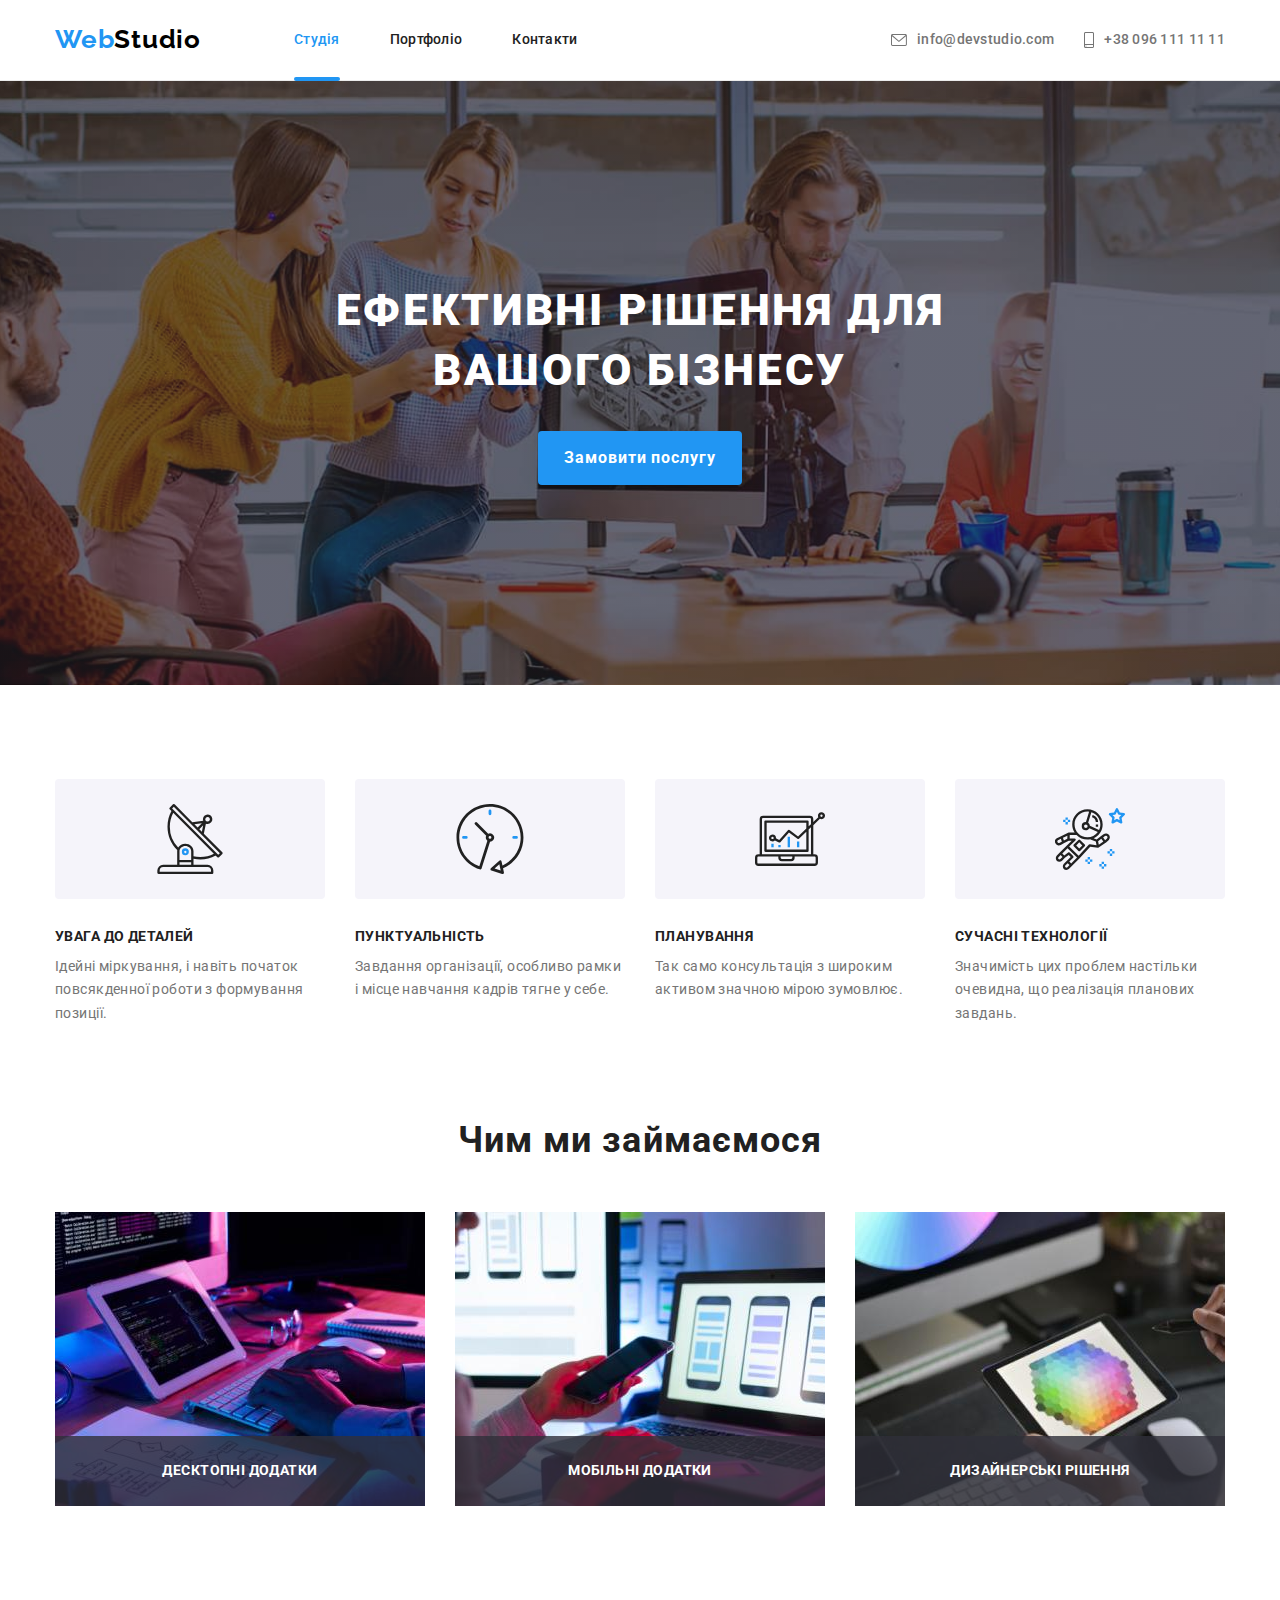
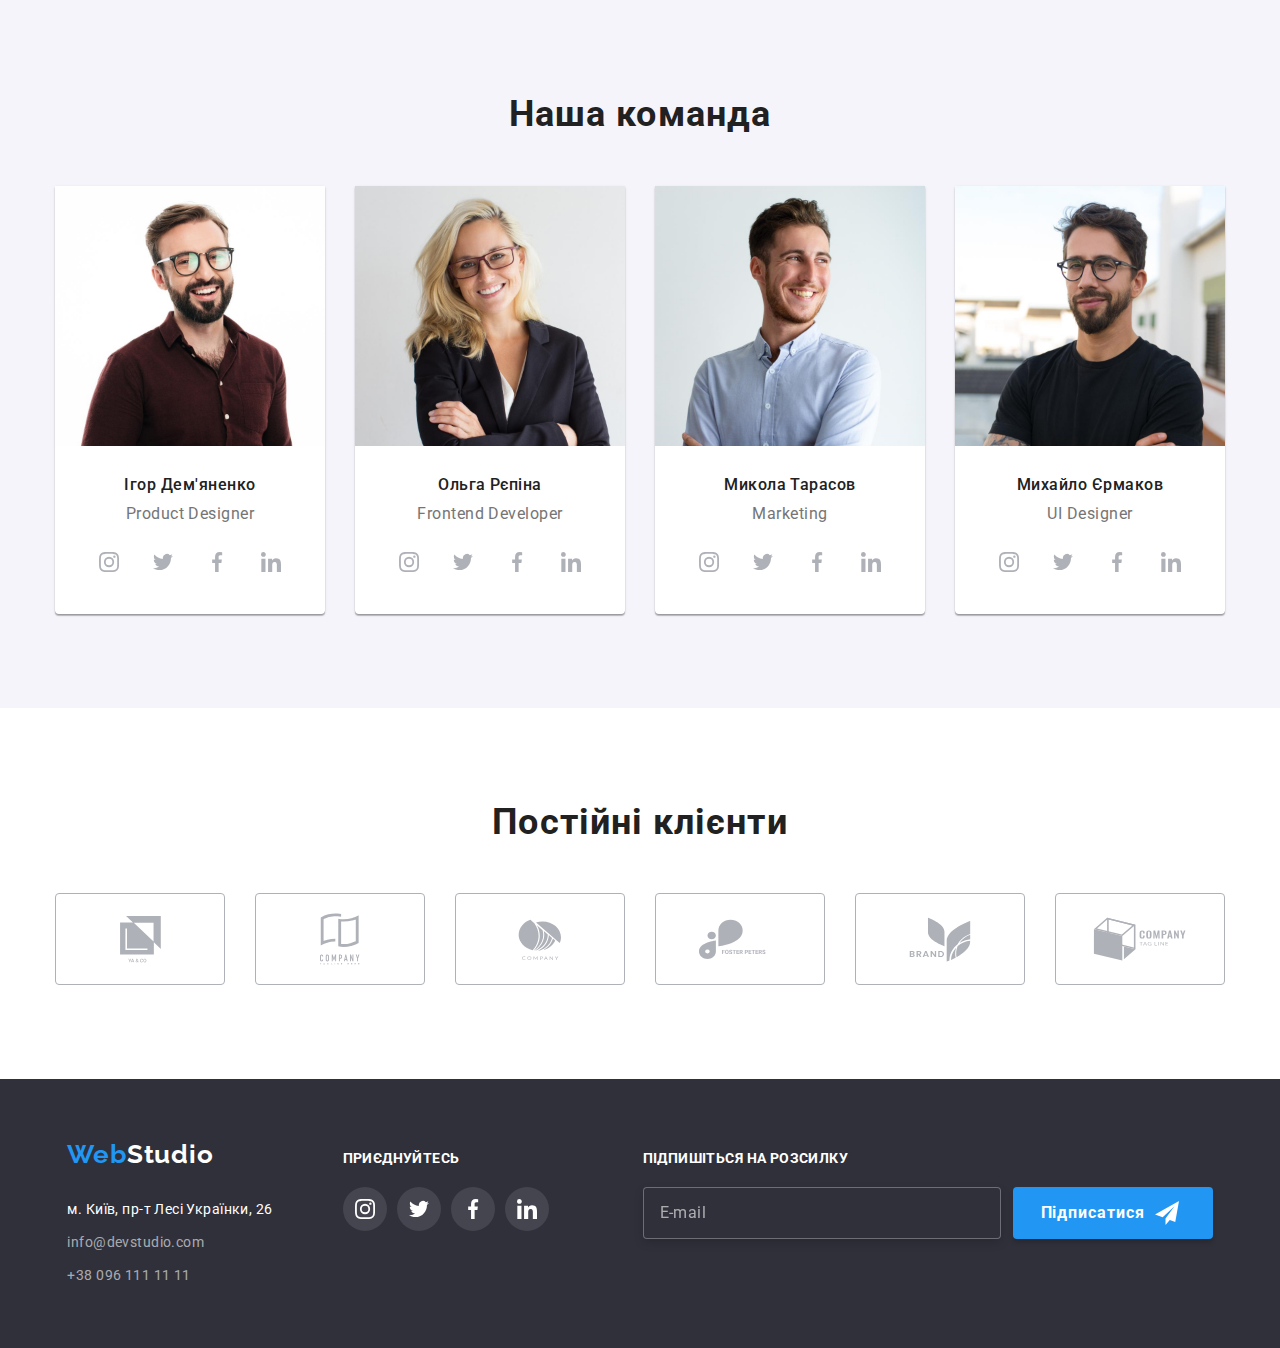
==== index.html @ ff3f1fca "фіксить висоту картки проекта" ====
<!DOCTYPE html>
<html lang="uk">
<head>
    <meta charset="UTF-8">
    <meta http-equiv="X-UA-Compatible" content="IE=edge">
    <meta name="viewport" content="width=device-width, initial-scale=1.0">

    <link rel="preconnect" href="https://fonts.googleapis.com">
    <link rel="preconnect" href="https://fonts.gstatic.com" crossorigin>
    <link href="https://fonts.googleapis.com/css2?family=Raleway:wght@700&family=Roboto:wght@400;500;700;900&display=swap"
        rel="stylesheet">

    <title>Сайт-Студія</title>

    <link rel="stylesheet" href="https://cdnjs.cloudflare.com/ajax/libs/modern-normalize/1.1.0/modern-normalize.min.css">
    <link rel="stylesheet" href="./css/main.min.css">
</head>

<body>
  
    <!--header-->
    <header class="page-header">
        <div class="container container--header">
            
            <nav class="bloc-nav">
                <a class="logo bloc-nav__logo" href="./index.html">
                    Web<span class="logo__accent">Studio</span>
                </a>

                <!-- Перемикач мобільного меню -->
                <button 
                    type="button" 
                    class="mobile-menu__button js-open-menu"
                    aria-expanded="false"
                    aria-controls="mobile-menu"
                >
                    <svg width="40" height="40" aria-label="Перемикач мобільного меню">
                        <use class="mobile-menu__icon-open" href="./images/icons.svg#icon-menu_40px"></use>
                    </svg>
                </button>
        
                <ul class="navigation-list">
                    <li class="navigation-list__item"><a class="navigation-list__link navigation-list__link--current" href="./index.html">Студія</a></li>
                    <li class="navigation-list__item"><a class="navigation-list__link" href="./portfolio.html">Портфоліо</a></li>
                    <li class="navigation-list__item"><a class="navigation-list__link" href="">Контакти</a></li>
                </ul>
            </nav>
        
            <ul class="contact-list">
                <li class="contact-list__item">
                    <a class="contact-list__link" href="mailto:info@devstudio.com">
                        <svg class="contact-list__icon" width="16" height="12">
                            <use href="./images/icons.svg#icon-envelope"></use>
                        </svg>
                        info@devstudio.com   
                    </a>
                </li>  

                <li class="contact-list__item">
                    <a class="contact-list__link" href="tel:+380961111111">
                        <svg class="contact-list__icon" width="10" height="16">
                            <use href="./images/icons.svg#icon-phone"></use>
                        </svg>
                        +38 096 111 11 11   
                    </a>
                </li> 
            </ul>
            
        </div>

    </header>
    
    <!--main Студія-->
    <main class="page-studio">

        <!-- Секція "hero" -->
        <section class="hero hero--overlay">
            <h1 class="hero__title">Ефективні рішення для вашого бізнесу</h1>
            <button data-modal-open class="hero__btn" type="button">Замовити послугу</button>  
        </section>
    
        <!-- Секція "advantage" -->
        <section class="section">
            <div class="container">
    
                <!--Скритий заголовок-->
                <h2 class="visually-hidden">Наші переваги</h2>
                <ul class="advantage-list">
                    <li class="advantage-list__item">
                        <div class="advantage-list__icon">
                            <svg width="70" height="70">
                                <use href="./images/icons.svg#icon-antenna"></use>
                            </svg>   
                        </div>

                        <h3 class="advantage-list__title">УВАГА ДО ДЕТАЛЕЙ</h3>
                        <p class="advantage-list__descr">Ідейні міркування, і 
                            навіть початок повсякденної роботи з формування
                            позиції.
                        </p>
                    </li>

                    <li class="advantage-list__item">
                        <div class="advantage-list__icon">
                            <svg width="70" height="70">
                                <use href="./images/icons.svg#icon-clock"></use>
                            </svg>   
                        </div>

                        <h3 class="advantage-list__title">ПУНКТУАЛЬНІСТЬ</h3>
                        <p class="advantage-list__descr">Завдання організації, особливо 
                            рамки і місце навчання кадрів тягне у себе.
                        </p>
                    </li>

                    <li class="advantage-list__item">
                        <div class="advantage-list__icon">
                            <svg width="70" height="70">
                                <use href="./images/icons.svg#icon-diagram"></use>
                            </svg>   
                        </div>

                        <h3 class="advantage-list__title">ПЛАНУВАННЯ</h3>
                        <p class="advantage-list__descr">Так само консультація з широким 
                            активом значною мірою зумовлює.
                        </p>
                    </li>

                    <li class="advantage-list__item">
                        <div class="advantage-list__icon">
                            <svg width="70" height="70">
                                <use href="./images/icons.svg#icon-astronaut"></use>
                            </svg>   
                        </div>

                        <h3 class="advantage-list__title">СУЧАСНІ ТЕХНОЛОГІЇ</h3>
                        <p class="advantage-list__descr">Значимість цих проблем настільки 
                            очевидна, що реалізація планових завдань.
                        </p>
                    </li>
                </ul>
            </div>
        </section>
    
        <!-- Секція "work"-->
        <section class="section section--work">
            <div class="container">
    
                <h2 class="work-title">Чим ми займаємося</h2>
                <ul class="work-list">
                    <li class="work-list__item">
                        <div class="work-list__box">
                            <img src="./images/box-1.jpg" alt="Програмуємо алгоритми роботи" width="370" height="294">
                            <h3 class="work-list__title">Десктопні додатки</h3>
                        </div>
                    </li>

                    <li class="work-list__item">
                        <div class="work-list__box">
                            <img src="./images/box-2.jpg" alt="Розробляємо макети застосунків для телефонів" width="370" height="294">
                            <h3 class="work-list__title">Мобільні додатки</h3>
                        </div>
                    </li>

                    <li class="work-list__item">
                        <div class="work-list__box">
                            <img src="./images/box-3.jpg" alt="Використовуємо палітру кольорів" width="370" height="294">
                            <h3 class="work-list__title">Дизайнерські рішення</h3>
                        </div>
                    </li>

                </ul>
            </div>
        </section>
    
        <!-- Секція "team"-->
        <section class="section section--team">
            <div class="container">
    
                <h2 class="team-title">Наша команда</h2>
                <ul class="team-list">
                    <li class="team-list__item">
                        <img src="./images/igor.jpg" alt="Фото Ігоря Дем'яненко" width="270" height="260">
                        
                        <div class="team-list__card">
                            <h3 class="team-list__title">Ігор Дем'яненко</h3>
                            <p class="team-list__descr">Product Designer</p>

                            <!-- Блок social-list -->

                            <ul class="social-list">
                                <li class="social-list__item">
                                    <a class="social-list__link" aria-label="Instagram" href="">
                                        <svg class="social-list__icon" width="20" height="20">
                                            <use href="./images/icons.svg#icon-instagram"></use>
                                        </svg>   
                                    </a>
                                </li>  

                                <li class="social-list__item">
                                    <a class="social-list__link" aria-label="Twitter" href="">
                                        <svg class="social-list__icon" width="20" height="20">
                                            <use href="./images/icons.svg#icon-twitter"></use>
                                        </svg>   
                                    </a>
                                </li>  

                                <li class="social-list__item">
                                    <a class="social-list__link" aria-label="Facebook" href="">
                                        <svg class="social-list__icon" width="20" height="20">
                                            <use href="./images/icons.svg#icon-facebook"></use>
                                        </svg>   
                                    </a>
                                </li> 
                                
                                <li class="social-list__item">
                                    <a class="social-list__link" aria-label="Linkedin" href="">
                                        <svg class="social-list__icon" width="20" height="20">
                                            <use href="./images/icons.svg#icon-linkedin"></use>
                                        </svg>   
                                    </a>
                                </li>  
                            </ul>  

                        </div>

                    </li>

                    <li class="team-list__item">
                        <img src="./images/olga.jpg" alt="Фото Ольги Рєпіної" width="270" height="260">

                        <div class="team-list__card">
                            <h3 class="team-list__title">Ольга Рєпіна</h3>
                            <p class="team-list__descr">Frontend Developer</p>

                            <!-- Блок social-list -->

                            <ul class="social-list">
                                <li class="social-list__item">
                                    <a class="social-list__link" aria-label="Instagram" href="">
                                        <svg class="social-list__icon" width="20" height="20">
                                            <use href="./images/icons.svg#icon-instagram"></use>
                                        </svg>   
                                    </a>
                                </li>  

                                <li class="social-list__item">
                                    <a class="social-list__link" aria-label="Twitter" href="">
                                        <svg class="social-list__icon" width="20" height="20">
                                            <use href="./images/icons.svg#icon-twitter"></use>
                                        </svg>   
                                    </a>
                                </li>  

                                <li class="social-list__item">
                                    <a class="social-list__link" aria-label="Facebook" href="">
                                        <svg class="social-list__icon" width="20" height="20">
                                            <use href="./images/icons.svg#icon-facebook"></use>
                                        </svg>   
                                    </a>
                                </li> 
                                
                                <li class="social-list__item">
                                    <a class="social-list__link" aria-label="Linkedin" href="">
                                        <svg class="social-list__icon" width="20" height="20">
                                            <use href="./images/icons.svg#icon-linkedin"></use>
                                        </svg>   
                                    </a>
                                </li>  
                            </ul>  

                        </div>

                    </li>

                    <li class="team-list__item">
                        <img src="./images/mykola.jpg" alt="Фото Миколи Тарасова" width="270" height="260">

                        <div class="team-list__card">
                            <h3 class="team-list__title">Микола Тарасов</h3>
                            <p class="team-list__descr">Marketing</p>

                            <!-- Блок social-list -->

                            <ul class="social-list">
                                <li class="social-list__item">
                                    <a class="social-list__link" aria-label="Instagram" href="">
                                        <svg class="social-list__icon" width="20" height="20">
                                            <use href="./images/icons.svg#icon-instagram"></use>
                                        </svg>   
                                    </a>
                                </li>  

                                <li class="social-list__item">
                                    <a class="social-list__link" aria-label="Twitter" href="">
                                        <svg class="social-list__icon" width="20" height="20">
                                            <use href="./images/icons.svg#icon-twitter"></use>
                                        </svg>   
                                    </a>
                                </li>  

                                <li class="social-list__item">
                                    <a class="social-list__link" aria-label="Facebook" href="">
                                        <svg class="social-list__icon" width="20" height="20">
                                            <use href="./images/icons.svg#icon-facebook"></use>
                                        </svg>   
                                    </a>
                                </li> 
                                
                                <li class="social-list__item">
                                    <a class="social-list__link" aria-label="Linkedin" href="">
                                        <svg class="social-list__icon" width="20" height="20">
                                            <use href="./images/icons.svg#icon-linkedin"></use>
                                        </svg>   
                                    </a>
                                </li>  
                            </ul>  

                        </div>

                    </li>

                    <li class="team-list__item">
                        <img src="./images/mykhailo.jpg" alt="Фото Михайла Єрмакова" width="270" height="260">

                        <div class="team-list__card">
                            <h3 class="team-list__title">Михайло Єрмаков</h3>
                            <p class="team-list__descr">UI Designer</p>

                            <!-- Блок social-list -->

                           <ul class="social-list">
                                <li class="social-list__item">
                                    <a class="social-list__link" aria-label="Instagram" href="">
                                        <svg class="social-list__icon" width="20" height="20">
                                            <use href="./images/icons.svg#icon-instagram"></use>
                                        </svg>   
                                    </a>
                                </li>  

                                <li class="social-list__item">
                                    <a class="social-list__link" aria-label="Twitter" href="">
                                        <svg class="social-list__icon" width="20" height="20">
                                            <use href="./images/icons.svg#icon-twitter"></use>
                                        </svg>   
                                    </a>
                                </li>  

                                <li class="social-list__item">
                                    <a class="social-list__link" aria-label="Facebook" href="">
                                        <svg class="social-list__icon" width="20" height="20">
                                            <use href="./images/icons.svg#icon-facebook"></use>
                                        </svg>   
                                    </a>
                                </li> 
                                
                                <li class="social-list__item">
                                    <a class="social-list__link" aria-label="Linkedin" href="">
                                        <svg class="social-list__icon" width="20" height="20">
                                            <use href="./images/icons.svg#icon-linkedin"></use>
                                        </svg>   
                                    </a>
                                </li>  
                            </ul>  

                        </div>

                    </li>

                </ul>
    
            </div>
        </section>

        <!-- Секція "clients"-->
        <section class="section">
            <div class="container">

                <h2 class="clients-title">Постійні клієнти</h2>
                <ul class="clients-list">
                    <li class="clients-list__item">
                        <a class="clients-list__link" href="">
                            <svg class="clients-list__icon" width="41" height="46.7">
                                <use href="./images/icons.svg#icon-cl1-ya-co"></use>
                            </svg>   
                        </a>
                    </li>  

                    <li class="clients-list__item">
                        <a class="clients-list__link" href="">
                            <svg class="clients-list__icon" width="40" height="52">
                                <use href="./images/icons.svg#icon-cl2-tagline"></use>
                            </svg>   
                        </a>
                    </li>  

                    <li class="clients-list__item">
                        <a class="clients-list__link" href="">
                            <svg class="clients-list__icon" width="43.46" height="41.18">
                                <use href="./images/icons.svg#icon-cl3-company"></use>
                            </svg>   
                        </a>
                    </li>  

                    <li class="clients-list__item">
                        <a class="clients-list__link" href="">
                            <svg class="clients-list__icon" width="84.44" height="40.62">
                                <use href="./images/icons.svg#icon-cl4-foster"></use>
                            </svg>   
                        </a>
                    </li>  

                    <li class="clients-list__item">
                        <a class="clients-list__link" href="">
                            <svg class="clients-list__icon" width="62.54" height="45.43">
                                <use href="./images/icons.svg#icon-cl5-brand"></use>
                            </svg>   
                        </a>
                    </li> 
                    
                    <li class="clients-list__item">
                        <a class="clients-list__link" href="">
                            <svg class="clients-list__icon" width="93.79" height="43.93">
                                <use href="./images/icons.svg#icon-cl6-tag-line"></use>
                            </svg>   
                        </a>
                    </li>  
                </ul>
            </div>
        </section>
    
    </main>

    <!--footer-->
    <footer class="page-footer">
        <div class="container container--footer">
    
            <div class="bloc-residence">
                <a class="logo bloc-residence__logo" href="./index.html">
                    Web<span class="logo__accent bloc-residence__logo__accent">Studio</span>
                </a>

                <address class="residence">
                    <ul class="residence-list">
                        <li class="residence-list__item"><a class="residence-list__descr" href="https://goo.gl/maps/CPtrU1FHBa2aNyZL9" target="_blank"
                            rel="noopener noreferrer nofollow">м. Київ, пр-т Лесі Українки, 26</a>
                        </li>
                        <li class="residence-list__item"><a class="residence-list__link" href="mailto:info@devstudio.com">info@devstudio.com</a></li>
                        <li class="residence-list__item"><a class="residence-list__link" href="tel:+380961111111">+38 096 111 11 11</a></li>
                    </ul>
                </address>
            </div>

            <div class="bloc-join">
                <h3 class="bloc-join__title"><em class="bloc-join__slogan">Приєднуйтесь</em></h3>
                
                <!-- Блок  social-list -->

                <ul class="social-list">
                    <li class="social-list__item">
                        <a class="social-list__link bloc-join__social-list__link" aria-label="Instagram" href="">
                            <svg class="social-list__icon" width="20" height="20">
                                <use href="./images/icons.svg#icon-instagram"></use>
                            </svg>   
                        </a>
                    </li>  

                    <li class="social-list__item">
                        <a class="social-list__link bloc-join__social-list__link" aria-label="Twitter" href="">
                            <svg class="social-list__icon" width="20" height="20">
                                <use href="./images/icons.svg#icon-twitter"></use>
                            </svg>   
                        </a>
                    </li>  

                    <li class="social-list__item">
                        <a class="social-list__link bloc-join__social-list__link" aria-label="Facebook" href="">
                            <svg class="social-list__icon" width="20" height="20">
                                <use href="./images/icons.svg#icon-facebook"></use>
                            </svg>   
                        </a>
                    </li> 
                                
                    <li class="social-list__item">
                        <a class="social-list__link bloc-join__social-list__link" aria-label="Linkedin" href="">
                            <svg class="social-list__icon" width="20" height="20">
                                <use href="./images/icons.svg#icon-linkedin"></use>
                            </svg>   
                        </a>
                    </li>

                </ul>  
            </div>

            <div class="bloc-send">
                <p class="bloc-send__title">Підпишіться на розсилку</p>

                <form class="bloc-send__form">
                    <input class="bloc-send__input" type="email" name="send-mail" id="send-mail" placeholder="E-mail">

                    <button class="bloc-send__btn-submit" type="submit">Підписатися
                        <svg class="bloc-send__icon" width="24" height="24">
                            <use href="./images/icons.svg#icon-send"></use>
                        </svg>
                    </button> 

                </form>
            </div>

        </div>

    </footer>
        
    <!--Модальне вікно-->
    <div class="backdrop backdrop--is-hidden" data-modal>
        <div class="modal">
            <button data-modal-close class="modal__btn-close" type="button">
                <svg class="modal__icon-close" width="18" height="18">
                    <use href="./images/icons.svg#icon-close"></use>
                </svg>
            </button>

            <p class="modal__title">Залиште свої дані, ми вам передзвонимо</p>

            <form class="form">
                <label class="form__field" for="name">Ім'я
                    <input class="form__input" type="text" name="name" id="name">

                    <svg class="form__icon" width="18" height="18">
                        <use href="./images/icons.svg#icon-person-black"></use>
                    </svg>
                </label>
                
                <label class="form__field" for="tel">Телефон
                    <input class="form__input" type="tel" name="tel" id="tel">

                    <svg class="form__icon" width="18" height="18">
                        <use href="./images/icons.svg#icon-phone-black"></use>
                    </svg>
                </label>

                <label class="form__field" for="mail">Пошта
                    <input class="form__input" type="email" name="mail" id="mail">

                    <svg class="form__icon" width="18" height="18">
                        <use href="./images/icons.svg#icon-email-black"></use>
                    </svg>
                </label>
                
                <label class="form__field form__field--last" for="comment">Коментар
                    <textarea class="form__textarea" name="comment" id="comment" placeholder="Введіть текст"></textarea>
                </label>
                
                <div class="form__check">
                    <label class="form__label-check" for="check">Погоджуюся з розсилкою та приймаю
                        <input class="form__input-check" type="checkbox" name="check" value="checked" id="check">
                        <svg class="form__icon-check" width="16" height="15">
                            <use href="./images/icons.svg#icon-check"></use>
                        </svg>
                    </label>
                    
                    <div class="form__contract-check">
                        <a class="form__link-contract" href="">Умови договору</a>
                    </div>

                </div>

                <div class="form__bloc-btn">
                    <button class="form__btn-submit" type="submit">Відправити</button>
                </div>   

            </form>

        </div>
    </div>

    <!-- Mobile menu -->
    <div class="mobile-menu js-menu-container" id="mobile-menu">

        <button 
            type="button" 
            class="mobile-menu__button js-close-menu"
            aria-expanded="false"
            aria-controls="mobile-menu"
        >
            <svg width="40" height="40" aria-label="Перемикач мобільного меню">
                <use class="mobile-menu__icon-close" href="./images/icons.svg#icon-close_40px"></use>
            </svg>
        </button>
        
        <ul class="mobile-menu__list">
          <li class="mobile-menu__item">
            <a href="./index.html" class="mobile-menu__link mobile-menu__link--current">Студія</a>
          </li>
          <li class="mobile-menu__item">
            <a href="./portfolio.html" class="mobile-menu__link">Портфоліо</a>
          </li>
          <li class="mobile-menu__item">
            <a href="#" class="mobile-menu__link">Контакти</a>
          </li>
        </ul>

        <ul class="mobile-menu-contact">
            <li class="mobile-menu-contact__item"><a class="mobile-menu-contact__link mobile-menu-contact__link--tel" href="tel:+380961111111">+38 096 111 11 11</a></li>
            <li class="mobile-menu-contact__item"><a class="mobile-menu-contact__link mobile-menu-contact__link--mailto" href="mailto:info@devstudio.com">info@devstudio.com</a></li>
        </ul>

    </div>

    <script src="./js/modal.js"></script>
    <script src="./js/mobile-menu.js"></script>
</body>
</html>
---- css/main.min.css ----
:root{--primary-text-color: #757575;--secondary-text-color:#000000;--title-text-color: #212121;--accent-text-color:#FFFFFF;--link-text-color: rgba(255, 255, 255, 0.6);--primary-accent-color: #2196F3;--secondary-accent-color: #188CE8;--primary-background-color: #FFFFFF;--secondary-background-color: #F5F4FA;--hero-background-color:#C4C4C4;--footer-background-color: #2F303A;--header-border-color: #ECECEC;--project-border-color: #EEEEEE;--svg-primary-color: #AFB1B8;--footer-social-background-color:rgba(255, 255, 255, 0.1);--work-overlay-color:rgba(47, 48, 58, 0.8);--project-overlay-color: rgba(33, 150, 243, 0.9);--modal-backdrop-color:rgba(0, 0, 0, 0.2);--btn-shadow-color: rgba(0, 0, 0, 0.15);--team-shadow-color: 0px 1px 3px rgba(0, 0, 0, 0.12), 0px 1px 1px rgba(0, 0, 0, 0.14), 0px 2px 1px rgba(0, 0, 0, 0.2);--filter-shadow-color: 0px 3px 1px rgba(0, 0, 0, 0.1), 0px 1px 2px rgba(0, 0, 0, 0.08), 0px 2px 2px rgba(0, 0, 0, 0.12);--project-shadow-color: 0px 1px 1px rgba(0, 0, 0, 0.12), 0px 4px 4px rgba(0, 0, 0, 0.06), 1px 4px 6px rgba(0, 0, 0, 0.16);--drop-shadow-color: drop-shadow(0px 4px 4px rgba(0, 0, 0, 0.15));--form-placeholder-color: rgba(117, 117, 117, 0.5);--form-border-color: rgba(33, 33, 33, 0.2);--btn-border-color: rgba(0, 0, 0, 0.1);--form-footer-border-color: rgba(255, 255, 255, 0.3);--project-card-set-gap: 30px;--cubic-bezier: cubic-bezier(0.4, 0, 0.2, 1);--font-family-basic: Roboto, sans-serif;--font-family-special: "Raleway"}body{color:var(--primary-text-color);background-color:var(--primary-background-color);font-family:var(--font-family-basic)}h1,h2,h3,h4,h5,h6,p,ul{padding:0;margin:0}img{display:block;max-width:100%;height:auto}.section{padding-top:60px;padding-bottom:60px}@media screen and (min-width: 1200px){.section{padding-top:94px;padding-bottom:94px}}.container{padding-left:15px;padding-right:15px;margin-left:auto;margin-right:auto}@media screen and (min-width: 480px){.container{width:480px}}@media screen and (min-width: 768px){.container{width:768px}}@media screen and (min-width: 1200px){.container{width:1200px}}.visually-hidden{position:absolute;white-space:nowrap;width:1px;height:1px;overflow:hidden;border:0;padding:0;clip:rect(0 0 0 0);-webkit-clip-path:inset(50%);clip-path:inset(50%);margin:-1px}.logo{color:var(--primary-accent-color);font-family:var(--font-family-special);font-style:normal;font-weight:700;font-size:24px;line-height:1.16;letter-spacing:.03em;text-decoration:none}@media screen and (min-width: 1200px){.logo{font-size:26px;line-height:1.19}}.logo__accent{color:var(--secondary-text-color)}.page-header{border-bottom:1px solid var(--header-border-color)}@media screen and (max-width: 767px){.page-header{position:relative}}.container--header{display:flex;align-items:center}.bloc-nav{display:flex}.bloc-nav__logo{display:block;padding-top:24px;padding-bottom:25px}@media screen and (max-width: 767px){.bloc-nav__logo{padding-top:16px;padding-bottom:16px}}.navigation-list{list-style:none;display:flex;margin-left:93px}@media screen and (max-width: 767px){.navigation-list{display:none}}.navigation-list__item:not(:first-child){margin-left:50px}.navigation-list__link{color:var(--title-text-color);font-weight:500;font-size:14px;line-height:1.14;letter-spacing:.02em;text-decoration:none;display:block;padding-top:32px;padding-bottom:32px;position:relative;transition:color 250ms var(--cubic-bezier)}.navigation-list__link:hover,.navigation-list__link:focus{color:var(--primary-accent-color)}.navigation-list__link--current{color:var(--primary-accent-color)}.navigation-list__link--current::after{content:"";display:block;height:4px;width:100%;border-radius:2px;background-color:var(--primary-accent-color);position:absolute;left:0;bottom:-1px}.contact-list{list-style:none;display:flex;margin-left:auto}@media screen and (max-width: 767px){.contact-list{display:none}}@media screen and (min-width: 768px)and (max-width: 1199px){.contact-list{display:block}}.contact-list__item{padding-top:0;padding-bottom:0}@media screen and (min-width: 1200px){.contact-list__item{padding-top:32px;padding-bottom:32px}}@media screen and (min-width: 768px)and (max-width: 1199px){.contact-list__item:first-child{padding-top:21px;margin-bottom:10px}}@media screen and (min-width: 768px)and (max-width: 1199px){.contact-list__item:last-child{padding-bottom:21px}}@media screen and (min-width: 1200px){.contact-list__item:last-child{margin-left:30px}}.contact-list__link{color:var(--primary-text-color);font-weight:500;font-size:14px;line-height:1.14;letter-spacing:.02em;text-decoration:none;display:flex;align-items:center;transition:color 250ms var(--cubic-bezier)}.contact-list__link:hover,.contact-list__link:focus{color:var(--primary-accent-color)}.contact-list__icon{fill:currentColor;margin-right:10px}.hero{text-align:center;padding:118px 0}@media screen and (min-width: 1200px){.hero{background-color:var(--hero-background-color);padding:200px 0}}.hero--overlay{max-width:100%;margin-left:auto;margin-right:auto;background-image:linear-gradient(to right, rgba(47, 48, 58, 0.4), rgba(47, 48, 58, 0.4)),url("../images/Img-hero.jpg");background-repeat:no-repeat;background-position:center;background-size:cover}@media screen and (min-width: 1200px){.hero--overlay{max-width:1600px}}.hero__title{color:var(--accent-text-color);font-weight:900;font-size:26px;line-height:1.61;letter-spacing:.06em;text-transform:uppercase;max-width:360px;margin:0 auto;margin-bottom:30px}@media screen and (min-width: 1200px){.hero__title{font-size:44px;line-height:1.36;max-width:696px}}.hero__btn{color:var(--accent-text-color);background-color:var(--primary-accent-color);cursor:pointer;border-radius:4px;font-weight:700;font-size:16px;line-height:1.87;letter-spacing:.06em;font-family:inherit;border-color:rgba(0,0,0,0);padding:10px 24px;box-shadow:0px 4px 4px var(--btn-shadow-color);transition:background-color 250ms var(--cubic-bezier)}.hero__btn:hover,.hero__btn:focus{background-color:var(--secondary-accent-color)}.advantage-list{list-style:none;margin-top:-30px}@media screen and (min-width: 768px){.advantage-list{display:flex;flex-wrap:wrap;margin-left:-30px}}.advantage-list__item{max-width:100%;margin-top:30px}@media screen and (min-width: 768px){.advantage-list__item{flex-basis:calc(50% - 30px);margin-left:30px}}@media screen and (min-width: 1200px){.advantage-list__item{flex-basis:calc(25% - 30px)}}.advantage-list__icon{width:100%;height:120px;background-color:var(--secondary-background-color);border-radius:4px;margin-bottom:30px;display:flex;justify-content:center;align-items:center}.advantage-list__title{color:var(--title-text-color);font-weight:700;font-size:14px;line-height:1.14;letter-spacing:.03em;text-transform:uppercase;margin-bottom:10px}.advantage-list__descr{font-size:14px;line-height:1.71;letter-spacing:.03em}.section--work{padding-top:0}@media screen and (max-width: 1199px){.section--work{display:none}}.work-title{color:var(--title-text-color);font-weight:700;font-size:36px;line-height:1.16;letter-spacing:.03em;text-align:center;margin-bottom:50px}.work-list{list-style:none;display:flex;justify-content:space-between}.work-list__item:not(:first-child){margin-left:30px}.work-list__box{position:relative}.work-list__title{color:var(--accent-text-color);background-color:var(--work-overlay-color);font-weight:700;font-size:14px;line-height:1.14;letter-spacing:.03em;text-transform:uppercase;text-align:center;padding-top:27px;padding-bottom:27px;position:absolute;width:100%;left:0;bottom:0}.section--team{background-color:var(--secondary-background-color)}.team-title{color:var(--title-text-color);font-weight:700;font-size:28px;line-height:1.17;letter-spacing:.03em;text-align:center;margin-bottom:30px}@media screen and (min-width: 1200px){.team-title{font-size:36px;line-height:1.16;margin-bottom:50px}}.team-list{list-style:none}@media screen and (min-width: 768px){.team-list{display:flex;justify-content:space-between;flex-wrap:wrap;margin-left:-30px;margin-top:-30px}}.team-list__item{max-width:100%;margin-top:30px;background-color:var(--primary-background-color);border-radius:0px 0px 4px 4px;text-align:center;box-shadow:var(--team-shadow-color)}@media screen and (min-width: 768px){.team-list__item{flex-basis:calc(50% - 30px);margin-left:30px}}@media screen and (min-width: 1200px){.team-list__item{flex-basis:calc(25% - 30px)}}.team-list__card{padding-top:30px;padding-bottom:24px}@media screen and (min-width: 1200px){.team-list__card{padding-bottom:30px}}.team-list__title{color:var(--title-text-color);font-weight:500;font-size:16px;line-height:1.18;letter-spacing:.03em;margin-bottom:10px}.team-list__descr{font-size:16px;line-height:1.18;letter-spacing:.03em;margin-bottom:16px}.social-list{list-style:none;display:flex;justify-content:center}.social-list__item{display:flex}.social-list__item:not(:first-child){margin-left:10px}.social-list__link{width:44px;height:44px;border-radius:50%;color:var(--svg-primary-color);display:flex;justify-content:center;align-items:center;transition:color 250ms var(--cubic-bezier),background-color 250ms var(--cubic-bezier)}.social-list__link:hover,.social-list__link:focus{color:var(--accent-text-color);background-color:var(--primary-accent-color)}.social-list__icon{display:block;fill:currentColor}.clients-title{color:var(--title-text-color);font-weight:700;font-size:28px;line-height:1.17;letter-spacing:.03em;text-align:center;margin-bottom:30px}@media screen and (min-width: 1200px){.clients-title{font-size:36px;line-height:1.16;margin-bottom:50px}}.clients-list{list-style:none;display:flex;flex-wrap:wrap;justify-content:center;margin-left:-30px;margin-top:-30px}@media screen and (min-width: 1200px){.clients-list{flex-wrap:nowrap}}.clients-list__item{display:flex;flex-basis:calc(50% - 30px);margin-left:30px;margin-top:30px}@media screen and (min-width: 768px){.clients-list__item{flex-basis:calc(33.3333333333% - 30px)}}@media screen and (min-width: 1200px){.clients-list__item{flex-basis:calc(16.6666666667% - 30px)}}.clients-list__link{width:100%;height:92px;border:1px solid var(--svg-primary-color);border-radius:4px;color:var(--svg-primary-color);display:flex;justify-content:center;align-items:center;transition:color 250ms var(--cubic-bezier),border-color 250ms var(--cubic-bezier)}.clients-list__link:hover,.clients-list__link:focus{color:var(--primary-accent-color);border-color:var(--primary-accent-color)}.clients-list__icon{display:block;fill:currentColor}.filter-list{list-style:none;display:flex;flex-wrap:wrap;width:100%}@media screen and (min-width: 480px)and (max-width: 767px){.filter-list{width:350px}}@media screen and (max-width: 767px){.filter-list{margin-right:-8px;margin-top:-15px;margin-bottom:70px}}@media screen and (min-width: 768px){.filter-list{justify-content:center;flex-wrap:nowrap;margin-bottom:30px}}@media screen and (min-width: 1200px){.filter-list{margin-bottom:50px}}.filter-list__item{margin-top:15px;display:flex}@media screen and (min-width: 768px){.filter-list__item{margin-top:0}}.filter-list__item:not(:last-child){margin-right:8px}.filter-list__btn{color:var(--title-text-color);background-color:var(--secondary-background-color);border-radius:4px;font-weight:500;font-size:16px;line-height:1.62;letter-spacing:.03em;cursor:pointer;font-family:inherit;border-color:rgba(0,0,0,0);box-shadow:none;padding:6px 22px;transition:color 250ms var(--cubic-bezier),background-color 250ms var(--cubic-bezier),box-shadow 250ms var(--cubic-bezier)}.filter-list__btn:hover,.filter-list__btn:focus{color:var(--accent-text-color);background-color:var(--primary-accent-color);box-shadow:var(--filter-shadow-color)}.project-list{list-style:none;margin-top:calc(-1*var(--project-card-set-gap))}@media screen and (min-width: 768px){.project-list{display:flex;flex-wrap:wrap;margin-left:calc(-1*var(--project-card-set-gap))}}.project-list__item{max-width:100%;margin-top:var(--project-card-set-gap)}@media screen and (min-width: 768px){.project-list__item{flex-basis:calc(50% - var(--project-card-set-gap));margin-left:var(--project-card-set-gap)}}@media screen and (min-width: 1200px){.project-list__item{flex-basis:calc(33.3333333333% - var(--project-card-set-gap))}}.project-list__link{height:100%;text-decoration:none;display:flex;flex-direction:column;box-shadow:none;transition:box-shadow 250ms var(--cubic-bezier)}.project-list__link:hover,.project-list__link:focus{box-shadow:var(--project-shadow-color)}.project-list__card{border-right:1px solid var(--project-border-color);border-bottom:1px solid var(--project-border-color);border-left:1px solid var(--project-border-color);padding:20px 24px;flex-grow:1}.project-list__title{color:var(--title-text-color);font-weight:700;font-size:18px;line-height:2;letter-spacing:.06em;margin-bottom:4px}.project-list__descr{color:var(--primary-text-color);font-size:16px;line-height:1.87;letter-spacing:.03em}.project-list__container{position:relative;overflow:hidden}.project-list__link:hover .project-list__overlay,.project-list__link:focus .project-list__overlay{transform:translateY(-100%)}.project-list__overlay{background-color:var(--project-overlay-color);padding:63px 24px;position:absolute;top:100%;left:0;transform:translateY(0);transition:transform 250ms var(--cubic-bezier)}.project-list__text{color:var(--accent-text-color);font-size:18px;line-height:1.55;letter-spacing:.03em}.page-footer{background-color:var(--footer-background-color);padding-top:60px;padding-bottom:60px}@media screen and (min-width: 768px){.container--footer{display:flex;align-items:baseline;justify-content:center;flex-wrap:wrap}}.bloc-residence{text-align:center}@media screen and (max-width: 1199px){.bloc-residence{margin-bottom:60px}}@media screen and (min-width: 768px)and (max-width: 1199px){.bloc-residence{margin-right:165px}}@media screen and (min-width: 1200px){.bloc-residence{text-align:start;margin-right:70px}}.bloc-residence__logo{display:inline-block;margin-bottom:28px}.bloc-residence__logo__accent{color:var(--accent-text-color)}.residence{font-style:normal}.residence-list{list-style:none;display:inline-block}.residence-list__item:not(:first-child){margin-top:9px}.residence-list__descr{color:var(--accent-text-color);font-size:14px;line-height:1.71;letter-spacing:.03em;text-decoration:none;display:block;transition:color 250ms var(--cubic-bezier)}.residence-list__link{color:var(--link-text-color);font-size:14px;line-height:1.71;letter-spacing:.03em;text-decoration:none;display:block;transition:color 250ms var(--cubic-bezier)}.residence-list__descr:hover,.residence-list__descr:focus,.residence-list__link:hover,.residence-list__link:focus{color:var(--primary-accent-color)}.bloc-join{text-align:center}@media screen and (max-width: 767px){.bloc-join{margin-bottom:60px}}@media screen and (min-width: 1200px){.bloc-join{text-align:start;margin-right:94px}}.bloc-join__title{color:var(--accent-text-color);font-weight:700;font-size:14px;line-height:1.14;letter-spacing:.03em;text-transform:uppercase;margin-bottom:20px}.bloc-join__slogan{font-style:normal}.bloc-join__social-list__link{color:var(--accent-text-color);background-color:var(--footer-social-background-color)}.bloc-join__social-list__link:hover,.bloc-join__social-list__link:focus{background-color:var(--primary-accent-color)}.bloc-send{text-align:center}@media screen and (min-width: 1200px){.bloc-send{text-align:start}}.bloc-send__title{color:var(--accent-text-color);font-weight:700;font-size:14px;line-height:1.14;letter-spacing:.03em;text-transform:uppercase;margin-bottom:20px}@media screen and (min-width: 1200px){.bloc-send__form{display:flex}}.bloc-send__input{color:var(--accent-text-color);background-color:var(--footer-background-color);font-size:16px;line-height:1.25;letter-spacing:.03em;border:1px solid var(--form-footer-border-color);filter:var(--drop-shadow-color);border-radius:4px;width:450px;margin:0;padding:15px 16px}@media screen and (max-width: 479px){.bloc-send__input{width:100%}}@media screen and (max-width: 1199px){.bloc-send__input{margin-bottom:20px}}@media screen and (min-width: 1200px){.bloc-send__input{width:358px;margin-right:12px}}.bloc-send__input::-moz-placeholder{color:var(--link-text-color);font-size:16px;line-height:1.25;letter-spacing:.03em}.bloc-send__input:-ms-input-placeholder{color:var(--link-text-color);font-size:16px;line-height:1.25;letter-spacing:.03em}.bloc-send__input::placeholder{color:var(--link-text-color);font-size:16px;line-height:1.25;letter-spacing:.03em}.bloc-send__btn-submit{color:var(--accent-text-color);background-color:var(--primary-accent-color);cursor:pointer;border-radius:4px;font-weight:700;font-size:16px;line-height:1.87;letter-spacing:.06em;font-family:inherit;border:none;display:flex;align-items:center;min-width:200px;padding:10px 28px;margin-left:auto;margin-right:auto;box-shadow:0px 4px 4px var(--btn-shadow-color)}.bloc-send__icon{fill:currentColor;margin-left:10px}.backdrop{position:fixed;top:0;left:0;width:100%;height:100%;background-color:var(--modal-backdrop-color);opacity:1;transition:opacity 250ms var(--cubic-bezier)}.backdrop--is-hidden{opacity:0;pointer-events:none}.backdrop--is-hidden .modal{transform:translate(-50%, -50%) scale(0.9)}.modal{position:absolute;top:50%;left:50%;height:581px;width:528px;background-color:var(--primary-background-color);padding:40px;transform:translate(-50%, -50%) scale(1);transition:transform 250ms var(--cubic-bezier)}.modal__btn-close{width:30px;height:30px;border-radius:50%;border:1px solid var(--btn-border-color);background-color:var(--primary-background-color);cursor:pointer;display:flex;justify-content:center;align-items:center;position:absolute;top:8px;right:8px;transition:color 250ms var(--cubic-bezier)}.modal__btn-close:hover,.modal__btn-close:focus{color:var(--primary-accent-color)}.modal__icon-close{fill:currentColor}.modal__title{color:var(--title-text-color);font-weight:700;font-size:20px;line-height:1.15;letter-spacing:.03em;text-align:center;margin-bottom:12px}.form{display:block}.form__field{color:var(--primary-text-color);font-size:12px;line-height:1.16;letter-spacing:.01em;display:flex;flex-direction:column;margin-bottom:10px;position:relative}.form__field--last{margin-bottom:20px}.form__input{margin:0;padding-left:42px;padding-right:16px;height:40px;border:1px solid var(--form-border-color);border-radius:4px;margin-top:4px;transition:border-color 250ms var(--cubic-bezier),outline 250ms var(--cubic-bezier)}.form__input:focus{border-color:var(--primary-accent-color);outline:.1px var(--primary-accent-color);outline-style:solid}.form__input:focus+.form__icon{fill:var(--primary-accent-color)}.form__icon{fill:var(--title-text-color);position:absolute;top:50%;margin-left:12px;transition:fill 250ms var(--cubic-bezier)}.form__textarea{padding:12px 16px;height:120px;margin-top:4px;resize:none;border:1px solid var(--form-border-color);border-radius:4px;transition:border-color 250ms var(--cubic-bezier),outline 250ms var(--cubic-bezier)}.form__textarea:focus{border-color:var(--primary-accent-color);outline:.1px var(--primary-accent-color);outline-style:solid}.form__textarea::-moz-placeholder{font-size:12px;line-height:1.16;letter-spacing:.01em;color:var(--form-placeholder-color)}.form__textarea:-ms-input-placeholder{font-size:12px;line-height:1.16;letter-spacing:.01em;color:var(--form-placeholder-color)}.form__textarea::placeholder{font-size:12px;line-height:1.16;letter-spacing:.01em;color:var(--form-placeholder-color)}.form__check{margin-bottom:30px;display:flex;align-items:center;position:relative}.form__label-check{font-size:14px;line-height:1.71;letter-spacing:.03em;color:var(--primary-text-color);display:flex;align-items:center;position:relative;padding-left:35px}.form__input-check{position:absolute;white-space:nowrap;width:1px;height:1px;overflow:hidden;border:0;padding:0;clip:rect(0 0 0 0);-webkit-clip-path:inset(50%);clip-path:inset(50%);margin:-1px}.form__input-check:checked+.form__icon-check{background-color:var(--primary-accent-color);border:rgba(0,0,0,0)}.form__icon-check{margin-left:12px;fill:var(--accent-text-color);border:2px solid var(--title-text-color);border-radius:2px;background-color:var(--primary-background-color);position:absolute;left:0;transition:background-color 250ms var(--cubic-bezier),border 250ms var(--cubic-bezier)}.form__contract-check{position:relative;margin-left:5px}.form__link-contract{font-size:14px;line-height:1.71;letter-spacing:.03em;color:var(--primary-accent-color);text-decoration:none}.form__link-contract::after{content:"";display:block;height:.5px;width:100%;background-color:var(--primary-accent-color);position:absolute;left:0;bottom:5.5px}.form__bloc-btn{display:flex;justify-content:center}.form__btn-submit{color:var(--accent-text-color);background-color:var(--primary-accent-color);cursor:pointer;border-radius:4px;font-weight:700;font-size:16px;line-height:1.87;letter-spacing:.06em;font-family:inherit;border:none;min-width:200px;padding:10px 52px;box-shadow:0px 4px 4px var(--btn-shadow-color);transition:background-color 250ms var(--cubic-bezier)}.form__btn-submit:hover{background-color:var(--secondary-accent-color)}.mobile-menu{background-color:var(--primary-background-color);padding:48px 40px;position:fixed;top:0;left:0;width:100vw;height:100vh;transform:translateX(100%);transition:transform 250ms var(--cubic-bezier)}.mobile-menu.is-open{transform:translateX(0)}.mobile-menu__button{width:40px;height:40px;padding:0;border:none;background-color:var(--primary-background-color);cursor:pointer;display:flex;justify-content:center;align-items:center;position:absolute;top:10px;right:15px;transition:color 250ms var(--cubic-bezier)}@media screen and (min-width: 768px){.mobile-menu__button{display:none}}.mobile-menu__button:hover,.mobile-menu__button:focus{color:var(--primary-accent-color)}.mobile-menu__icon-open,.mobile-menu__icon-close{fill:currentColor}.mobile-menu__list{list-style:none;display:inline-block}.mobile-menu__item:not(:first-child){margin-top:32px}.mobile-menu__link{color:var(--title-text-color);font-weight:500;font-size:40px;line-height:1.17;letter-spacing:.02em;text-decoration:none;transition:color 250ms var(--cubic-bezier)}.mobile-menu__link:hover,.mobile-menu__link:focus{color:var(--primary-accent-color)}.mobile-menu__link--current{color:var(--primary-accent-color)}.mobile-menu-contact{list-style:none;display:inline-block}.mobile-menu-contact__item:not(:first-child){margin-top:32px}.mobile-menu-contact__link{text-decoration:none;font-weight:500;letter-spacing:.02em}.mobile-menu-contact__link--tel{font-size:34px;line-height:1.17;color:var(--primary-accent-color)}@media screen and (max-width: 390px){.mobile-menu-contact__link--tel{font-size:26px}}.mobile-menu-contact__link--mailto{font-size:24px;line-height:1.16;color:var(--primary-text-color)}/*# sourceMappingURL=main.min.css.map */
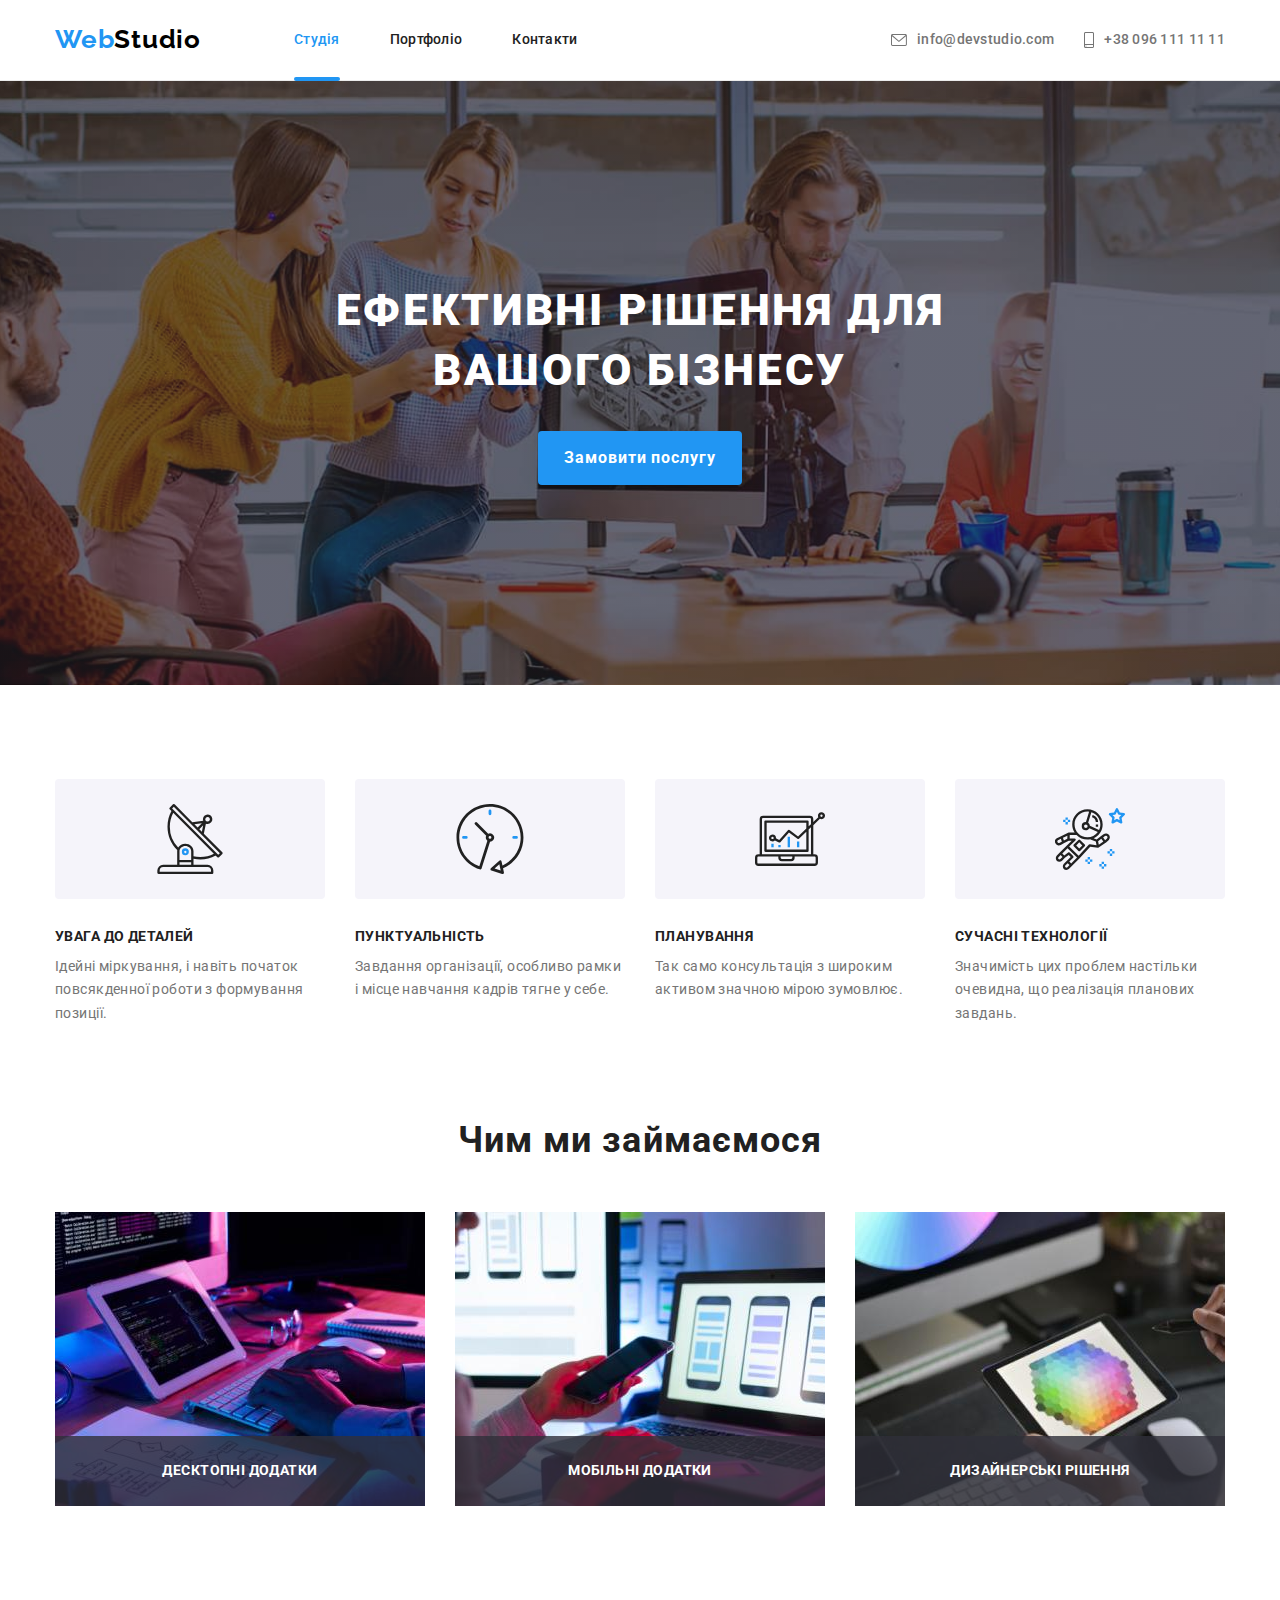
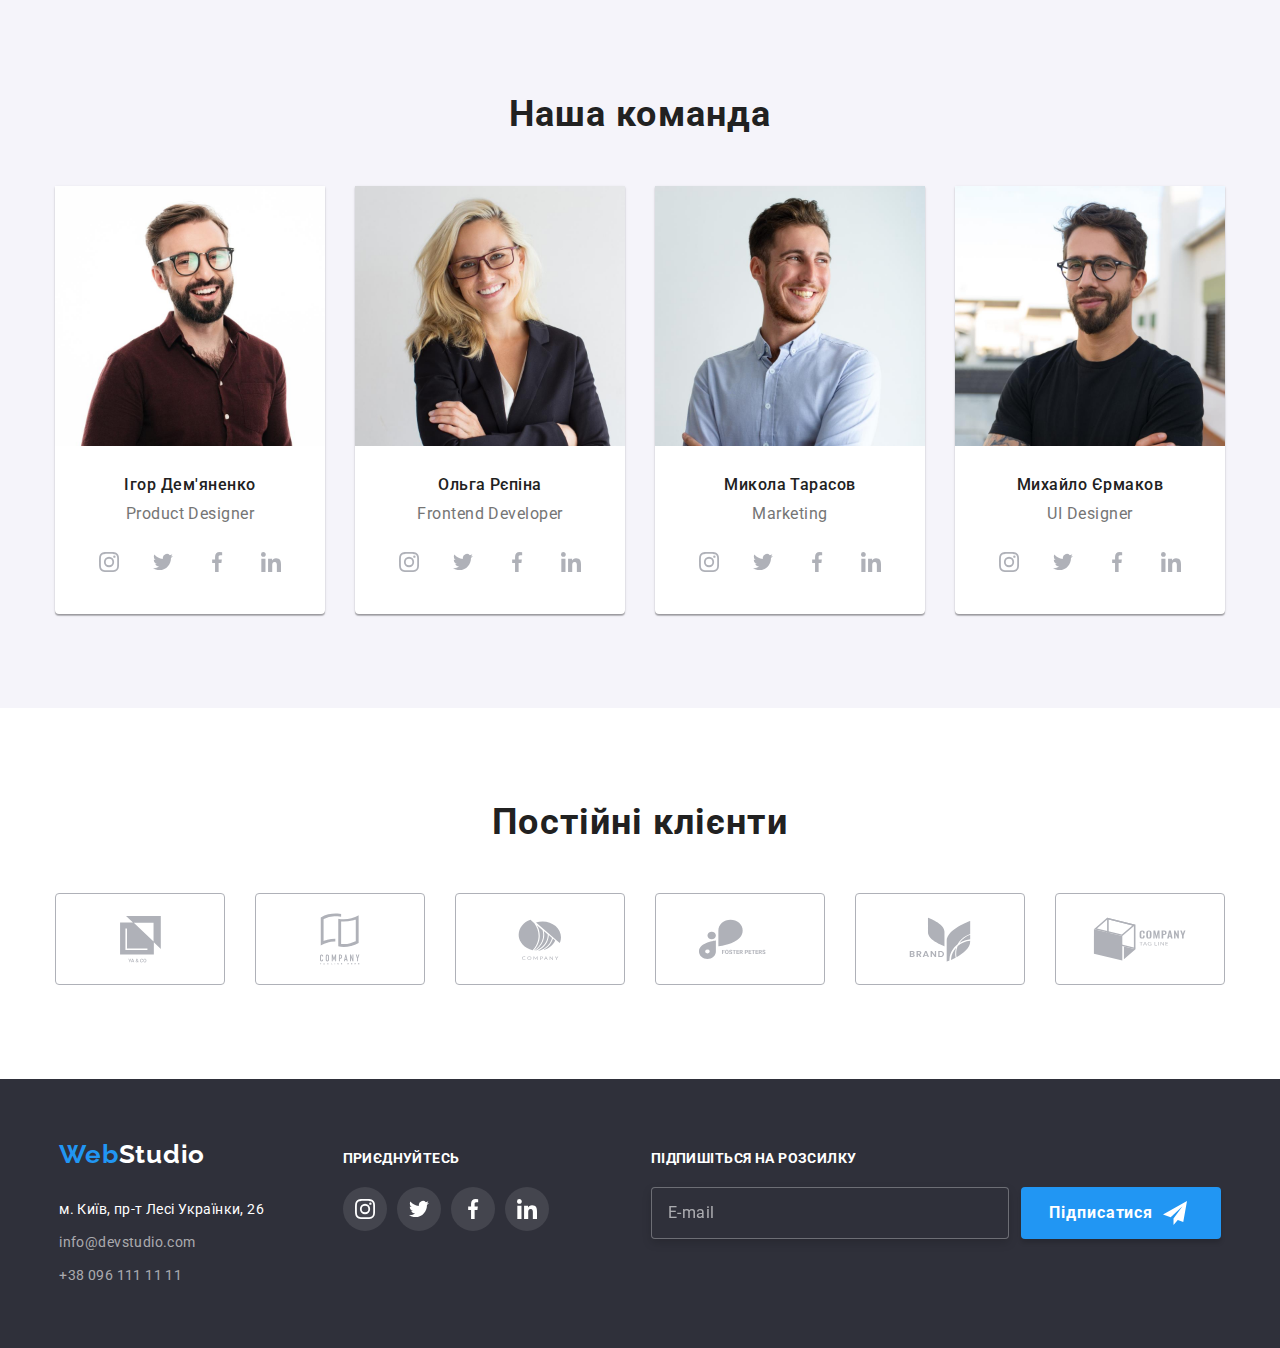
==== commit f07bdeec: "додає фото для мобілок" ====
--- a/index.html
+++ b/index.html
@@ -180,8 +180,12 @@
                 <h2 class="team-title">Наша команда</h2>
                 <ul class="team-list">
                     <li class="team-list__item">
-                        <img src="./images/igor.jpg" alt="Фото Ігоря Дем'яненко" width="270" height="260">
-                        
+
+                        <picture>
+                            <source media="(max-width: 767px)" srcset="./images/igor-mobile-@1x.jpg 1x, ./images/igor-mobile-@2x.jpg 2x">
+                            <img src="./images/igor.jpg" alt="Фото Ігоря Дем'яненко" max-width="100%">
+                        </picture>
+
                         <div class="team-list__card">
                             <h3 class="team-list__title">Ігор Дем'яненко</h3>
                             <p class="team-list__descr">Product Designer</p>
@@ -227,7 +231,11 @@
                     </li>
 
                     <li class="team-list__item">
-                        <img src="./images/olga.jpg" alt="Фото Ольги Рєпіної" width="270" height="260">
+
+                        <picture>
+                            <source media="(max-width: 767px)" srcset="./images/olga-mobile-@1x.jpg 1x, ./images/olga-mobile-@2x.jpg 2x">
+                            <img src="./images/olga.jpg" alt="Фото Ольги Рєпіної" max-width="100%">
+                        </picture>
 
                         <div class="team-list__card">
                             <h3 class="team-list__title">Ольга Рєпіна</h3>
@@ -274,7 +282,11 @@
                     </li>
 
                     <li class="team-list__item">
-                        <img src="./images/mykola.jpg" alt="Фото Миколи Тарасова" width="270" height="260">
+
+                        <picture>
+                            <source media="(max-width: 767px)" srcset="./images/mykola-mobile-@1x.jpg 1x, ./images/mykola-mobile-@2x.jpg 2x">
+                            <img src="./images/mykola.jpg" alt="Фото Миколи Тарасова" max-width="100%">
+                        </picture>
 
                         <div class="team-list__card">
                             <h3 class="team-list__title">Микола Тарасов</h3>
@@ -321,7 +333,11 @@
                     </li>
 
                     <li class="team-list__item">
-                        <img src="./images/mykhailo.jpg" alt="Фото Михайла Єрмакова" width="270" height="260">
+
+                        <picture>
+                            <source media="(max-width: 767px)" srcset="./images/mykhailo-mobile-@1x.jpg 1x, ./images/mykhailo-mobile-@2x.jpg 2x">
+                            <img src="./images/mykhailo.jpg" alt="Фото Михайла Єрмакова" max-width="100%">
+                        </picture>
 
                         <div class="team-list__card">
                             <h3 class="team-list__title">Михайло Єрмаков</h3>
@@ -600,11 +616,33 @@
           </li>
         </ul>
 
+        <!-- Mobile menu  Список контактів -->
+
         <ul class="mobile-menu-contact">
             <li class="mobile-menu-contact__item"><a class="mobile-menu-contact__link mobile-menu-contact__link--tel" href="tel:+380961111111">+38 096 111 11 11</a></li>
             <li class="mobile-menu-contact__item"><a class="mobile-menu-contact__link mobile-menu-contact__link--mailto" href="mailto:info@devstudio.com">info@devstudio.com</a></li>
         </ul>
 
+        <!-- Mobile menu  Список соціальних мереж -->
+
+        <ul class="mobile-menu-social">
+            <li class="mobile-menu-social__item">
+                <a class="mobile-menu-social__link" aria-label="Instagram" href="">Instagram</a>
+            </li>  
+
+            <li class="mobile-menu-social__item">
+                <a class="mobile-menu-social__link" aria-label="Twitter" href="">Twitter</a>
+            </li>  
+
+            <li class="mobile-menu-social__item">
+                <a class="mobile-menu-social__link" aria-label="Facebook" href="">Facebook</a>
+            </li>               
+                        
+            <li class="mobile-menu-social__item">
+                <a class="mobile-menu-social__link" aria-label="Linkedin" href="">Linkedin</a>
+            </li>             
+        </ul>              
+
     </div>
 
     <script src="./js/modal.js"></script>
--- a/css/main.min.css
+++ b/css/main.min.css
@@ -1 +1 @@
-:root{--primary-text-color: #757575;--secondary-text-color:#000000;--title-text-color: #212121;--accent-text-color:#FFFFFF;--link-text-color: rgba(255, 255, 255, 0.6);--primary-accent-color: #2196F3;--secondary-accent-color: #188CE8;--primary-background-color: #FFFFFF;--secondary-background-color: #F5F4FA;--hero-background-color:#C4C4C4;--footer-background-color: #2F303A;--header-border-color: #ECECEC;--project-border-color: #EEEEEE;--svg-primary-color: #AFB1B8;--footer-social-background-color:rgba(255, 255, 255, 0.1);--work-overlay-color:rgba(47, 48, 58, 0.8);--project-overlay-color: rgba(33, 150, 243, 0.9);--modal-backdrop-color:rgba(0, 0, 0, 0.2);--btn-shadow-color: rgba(0, 0, 0, 0.15);--team-shadow-color: 0px 1px 3px rgba(0, 0, 0, 0.12), 0px 1px 1px rgba(0, 0, 0, 0.14), 0px 2px 1px rgba(0, 0, 0, 0.2);--filter-shadow-color: 0px 3px 1px rgba(0, 0, 0, 0.1), 0px 1px 2px rgba(0, 0, 0, 0.08), 0px 2px 2px rgba(0, 0, 0, 0.12);--project-shadow-color: 0px 1px 1px rgba(0, 0, 0, 0.12), 0px 4px 4px rgba(0, 0, 0, 0.06), 1px 4px 6px rgba(0, 0, 0, 0.16);--drop-shadow-color: drop-shadow(0px 4px 4px rgba(0, 0, 0, 0.15));--form-placeholder-color: rgba(117, 117, 117, 0.5);--form-border-color: rgba(33, 33, 33, 0.2);--btn-border-color: rgba(0, 0, 0, 0.1);--form-footer-border-color: rgba(255, 255, 255, 0.3);--project-card-set-gap: 30px;--cubic-bezier: cubic-bezier(0.4, 0, 0.2, 1);--font-family-basic: Roboto, sans-serif;--font-family-special: "Raleway"}body{color:var(--primary-text-color);background-color:var(--primary-background-color);font-family:var(--font-family-basic)}h1,h2,h3,h4,h5,h6,p,ul{padding:0;margin:0}img{display:block;max-width:100%;height:auto}.section{padding-top:60px;padding-bottom:60px}@media screen and (min-width: 1200px){.section{padding-top:94px;padding-bottom:94px}}.container{padding-left:15px;padding-right:15px;margin-left:auto;margin-right:auto}@media screen and (min-width: 480px){.container{width:480px}}@media screen and (min-width: 768px){.container{width:768px}}@media screen and (min-width: 1200px){.container{width:1200px}}.visually-hidden{position:absolute;white-space:nowrap;width:1px;height:1px;overflow:hidden;border:0;padding:0;clip:rect(0 0 0 0);-webkit-clip-path:inset(50%);clip-path:inset(50%);margin:-1px}.logo{color:var(--primary-accent-color);font-family:var(--font-family-special);font-style:normal;font-weight:700;font-size:24px;line-height:1.16;letter-spacing:.03em;text-decoration:none}@media screen and (min-width: 1200px){.logo{font-size:26px;line-height:1.19}}.logo__accent{color:var(--secondary-text-color)}.page-header{border-bottom:1px solid var(--header-border-color)}@media screen and (max-width: 767px){.page-header{position:relative}}.container--header{display:flex;align-items:center}.bloc-nav{display:flex}.bloc-nav__logo{display:block;padding-top:24px;padding-bottom:25px}@media screen and (max-width: 767px){.bloc-nav__logo{padding-top:16px;padding-bottom:16px}}.navigation-list{list-style:none;display:flex;margin-left:93px}@media screen and (max-width: 767px){.navigation-list{display:none}}.navigation-list__item:not(:first-child){margin-left:50px}.navigation-list__link{color:var(--title-text-color);font-weight:500;font-size:14px;line-height:1.14;letter-spacing:.02em;text-decoration:none;display:block;padding-top:32px;padding-bottom:32px;position:relative;transition:color 250ms var(--cubic-bezier)}.navigation-list__link:hover,.navigation-list__link:focus{color:var(--primary-accent-color)}.navigation-list__link--current{color:var(--primary-accent-color)}.navigation-list__link--current::after{content:"";display:block;height:4px;width:100%;border-radius:2px;background-color:var(--primary-accent-color);position:absolute;left:0;bottom:-1px}.contact-list{list-style:none;display:flex;margin-left:auto}@media screen and (max-width: 767px){.contact-list{display:none}}@media screen and (min-width: 768px)and (max-width: 1199px){.contact-list{display:block}}.contact-list__item{padding-top:0;padding-bottom:0}@media screen and (min-width: 1200px){.contact-list__item{padding-top:32px;padding-bottom:32px}}@media screen and (min-width: 768px)and (max-width: 1199px){.contact-list__item:first-child{padding-top:21px;margin-bottom:10px}}@media screen and (min-width: 768px)and (max-width: 1199px){.contact-list__item:last-child{padding-bottom:21px}}@media screen and (min-width: 1200px){.contact-list__item:last-child{margin-left:30px}}.contact-list__link{color:var(--primary-text-color);font-weight:500;font-size:14px;line-height:1.14;letter-spacing:.02em;text-decoration:none;display:flex;align-items:center;transition:color 250ms var(--cubic-bezier)}.contact-list__link:hover,.contact-list__link:focus{color:var(--primary-accent-color)}.contact-list__icon{fill:currentColor;margin-right:10px}.hero{text-align:center;padding:118px 0}@media screen and (min-width: 1200px){.hero{background-color:var(--hero-background-color);padding:200px 0}}.hero--overlay{max-width:100%;margin-left:auto;margin-right:auto;background-image:linear-gradient(to right, rgba(47, 48, 58, 0.4), rgba(47, 48, 58, 0.4)),url("../images/Img-hero.jpg");background-repeat:no-repeat;background-position:center;background-size:cover}@media screen and (min-width: 1200px){.hero--overlay{max-width:1600px}}.hero__title{color:var(--accent-text-color);font-weight:900;font-size:26px;line-height:1.61;letter-spacing:.06em;text-transform:uppercase;max-width:360px;margin:0 auto;margin-bottom:30px}@media screen and (min-width: 1200px){.hero__title{font-size:44px;line-height:1.36;max-width:696px}}.hero__btn{color:var(--accent-text-color);background-color:var(--primary-accent-color);cursor:pointer;border-radius:4px;font-weight:700;font-size:16px;line-height:1.87;letter-spacing:.06em;font-family:inherit;border-color:rgba(0,0,0,0);padding:10px 24px;box-shadow:0px 4px 4px var(--btn-shadow-color);transition:background-color 250ms var(--cubic-bezier)}.hero__btn:hover,.hero__btn:focus{background-color:var(--secondary-accent-color)}.advantage-list{list-style:none;margin-top:-30px}@media screen and (min-width: 768px){.advantage-list{display:flex;flex-wrap:wrap;margin-left:-30px}}.advantage-list__item{max-width:100%;margin-top:30px}@media screen and (min-width: 768px){.advantage-list__item{flex-basis:calc(50% - 30px);margin-left:30px}}@media screen and (min-width: 1200px){.advantage-list__item{flex-basis:calc(25% - 30px)}}.advantage-list__icon{width:100%;height:120px;background-color:var(--secondary-background-color);border-radius:4px;margin-bottom:30px;display:flex;justify-content:center;align-items:center}.advantage-list__title{color:var(--title-text-color);font-weight:700;font-size:14px;line-height:1.14;letter-spacing:.03em;text-transform:uppercase;margin-bottom:10px}.advantage-list__descr{font-size:14px;line-height:1.71;letter-spacing:.03em}.section--work{padding-top:0}@media screen and (max-width: 1199px){.section--work{display:none}}.work-title{color:var(--title-text-color);font-weight:700;font-size:36px;line-height:1.16;letter-spacing:.03em;text-align:center;margin-bottom:50px}.work-list{list-style:none;display:flex;justify-content:space-between}.work-list__item:not(:first-child){margin-left:30px}.work-list__box{position:relative}.work-list__title{color:var(--accent-text-color);background-color:var(--work-overlay-color);font-weight:700;font-size:14px;line-height:1.14;letter-spacing:.03em;text-transform:uppercase;text-align:center;padding-top:27px;padding-bottom:27px;position:absolute;width:100%;left:0;bottom:0}.section--team{background-color:var(--secondary-background-color)}.team-title{color:var(--title-text-color);font-weight:700;font-size:28px;line-height:1.17;letter-spacing:.03em;text-align:center;margin-bottom:30px}@media screen and (min-width: 1200px){.team-title{font-size:36px;line-height:1.16;margin-bottom:50px}}.team-list{list-style:none}@media screen and (min-width: 768px){.team-list{display:flex;justify-content:space-between;flex-wrap:wrap;margin-left:-30px;margin-top:-30px}}.team-list__item{max-width:100%;margin-top:30px;background-color:var(--primary-background-color);border-radius:0px 0px 4px 4px;text-align:center;box-shadow:var(--team-shadow-color)}@media screen and (min-width: 768px){.team-list__item{flex-basis:calc(50% - 30px);margin-left:30px}}@media screen and (min-width: 1200px){.team-list__item{flex-basis:calc(25% - 30px)}}.team-list__card{padding-top:30px;padding-bottom:24px}@media screen and (min-width: 1200px){.team-list__card{padding-bottom:30px}}.team-list__title{color:var(--title-text-color);font-weight:500;font-size:16px;line-height:1.18;letter-spacing:.03em;margin-bottom:10px}.team-list__descr{font-size:16px;line-height:1.18;letter-spacing:.03em;margin-bottom:16px}.social-list{list-style:none;display:flex;justify-content:center}.social-list__item{display:flex}.social-list__item:not(:first-child){margin-left:10px}.social-list__link{width:44px;height:44px;border-radius:50%;color:var(--svg-primary-color);display:flex;justify-content:center;align-items:center;transition:color 250ms var(--cubic-bezier),background-color 250ms var(--cubic-bezier)}.social-list__link:hover,.social-list__link:focus{color:var(--accent-text-color);background-color:var(--primary-accent-color)}.social-list__icon{display:block;fill:currentColor}.clients-title{color:var(--title-text-color);font-weight:700;font-size:28px;line-height:1.17;letter-spacing:.03em;text-align:center;margin-bottom:30px}@media screen and (min-width: 1200px){.clients-title{font-size:36px;line-height:1.16;margin-bottom:50px}}.clients-list{list-style:none;display:flex;flex-wrap:wrap;justify-content:center;margin-left:-30px;margin-top:-30px}@media screen and (min-width: 1200px){.clients-list{flex-wrap:nowrap}}.clients-list__item{display:flex;flex-basis:calc(50% - 30px);margin-left:30px;margin-top:30px}@media screen and (min-width: 768px){.clients-list__item{flex-basis:calc(33.3333333333% - 30px)}}@media screen and (min-width: 1200px){.clients-list__item{flex-basis:calc(16.6666666667% - 30px)}}.clients-list__link{width:100%;height:92px;border:1px solid var(--svg-primary-color);border-radius:4px;color:var(--svg-primary-color);display:flex;justify-content:center;align-items:center;transition:color 250ms var(--cubic-bezier),border-color 250ms var(--cubic-bezier)}.clients-list__link:hover,.clients-list__link:focus{color:var(--primary-accent-color);border-color:var(--primary-accent-color)}.clients-list__icon{display:block;fill:currentColor}.filter-list{list-style:none;display:flex;flex-wrap:wrap;width:100%}@media screen and (min-width: 480px)and (max-width: 767px){.filter-list{width:350px}}@media screen and (max-width: 767px){.filter-list{margin-right:-8px;margin-top:-15px;margin-bottom:70px}}@media screen and (min-width: 768px){.filter-list{justify-content:center;flex-wrap:nowrap;margin-bottom:30px}}@media screen and (min-width: 1200px){.filter-list{margin-bottom:50px}}.filter-list__item{margin-top:15px;display:flex}@media screen and (min-width: 768px){.filter-list__item{margin-top:0}}.filter-list__item:not(:last-child){margin-right:8px}.filter-list__btn{color:var(--title-text-color);background-color:var(--secondary-background-color);border-radius:4px;font-weight:500;font-size:16px;line-height:1.62;letter-spacing:.03em;cursor:pointer;font-family:inherit;border-color:rgba(0,0,0,0);box-shadow:none;padding:6px 22px;transition:color 250ms var(--cubic-bezier),background-color 250ms var(--cubic-bezier),box-shadow 250ms var(--cubic-bezier)}.filter-list__btn:hover,.filter-list__btn:focus{color:var(--accent-text-color);background-color:var(--primary-accent-color);box-shadow:var(--filter-shadow-color)}.project-list{list-style:none;margin-top:calc(-1*var(--project-card-set-gap))}@media screen and (min-width: 768px){.project-list{display:flex;flex-wrap:wrap;margin-left:calc(-1*var(--project-card-set-gap))}}.project-list__item{max-width:100%;margin-top:var(--project-card-set-gap)}@media screen and (min-width: 768px){.project-list__item{flex-basis:calc(50% - var(--project-card-set-gap));margin-left:var(--project-card-set-gap)}}@media screen and (min-width: 1200px){.project-list__item{flex-basis:calc(33.3333333333% - var(--project-card-set-gap))}}.project-list__link{height:100%;text-decoration:none;display:flex;flex-direction:column;box-shadow:none;transition:box-shadow 250ms var(--cubic-bezier)}.project-list__link:hover,.project-list__link:focus{box-shadow:var(--project-shadow-color)}.project-list__card{border-right:1px solid var(--project-border-color);border-bottom:1px solid var(--project-border-color);border-left:1px solid var(--project-border-color);padding:20px 24px;flex-grow:1}.project-list__title{color:var(--title-text-color);font-weight:700;font-size:18px;line-height:2;letter-spacing:.06em;margin-bottom:4px}.project-list__descr{color:var(--primary-text-color);font-size:16px;line-height:1.87;letter-spacing:.03em}.project-list__container{position:relative;overflow:hidden}.project-list__link:hover .project-list__overlay,.project-list__link:focus .project-list__overlay{transform:translateY(-100%)}.project-list__overlay{background-color:var(--project-overlay-color);padding:63px 24px;position:absolute;top:100%;left:0;transform:translateY(0);transition:transform 250ms var(--cubic-bezier)}.project-list__text{color:var(--accent-text-color);font-size:18px;line-height:1.55;letter-spacing:.03em}.page-footer{background-color:var(--footer-background-color);padding-top:60px;padding-bottom:60px}@media screen and (min-width: 768px){.container--footer{display:flex;align-items:baseline;justify-content:center;flex-wrap:wrap}}.bloc-residence{text-align:center}@media screen and (max-width: 1199px){.bloc-residence{margin-bottom:60px}}@media screen and (min-width: 768px)and (max-width: 1199px){.bloc-residence{margin-right:165px}}@media screen and (min-width: 1200px){.bloc-residence{text-align:start;margin-right:70px}}.bloc-residence__logo{display:inline-block;margin-bottom:28px}.bloc-residence__logo__accent{color:var(--accent-text-color)}.residence{font-style:normal}.residence-list{list-style:none;display:inline-block}.residence-list__item:not(:first-child){margin-top:9px}.residence-list__descr{color:var(--accent-text-color);font-size:14px;line-height:1.71;letter-spacing:.03em;text-decoration:none;display:block;transition:color 250ms var(--cubic-bezier)}.residence-list__link{color:var(--link-text-color);font-size:14px;line-height:1.71;letter-spacing:.03em;text-decoration:none;display:block;transition:color 250ms var(--cubic-bezier)}.residence-list__descr:hover,.residence-list__descr:focus,.residence-list__link:hover,.residence-list__link:focus{color:var(--primary-accent-color)}.bloc-join{text-align:center}@media screen and (max-width: 767px){.bloc-join{margin-bottom:60px}}@media screen and (min-width: 1200px){.bloc-join{text-align:start;margin-right:94px}}.bloc-join__title{color:var(--accent-text-color);font-weight:700;font-size:14px;line-height:1.14;letter-spacing:.03em;text-transform:uppercase;margin-bottom:20px}.bloc-join__slogan{font-style:normal}.bloc-join__social-list__link{color:var(--accent-text-color);background-color:var(--footer-social-background-color)}.bloc-join__social-list__link:hover,.bloc-join__social-list__link:focus{background-color:var(--primary-accent-color)}.bloc-send{text-align:center}@media screen and (min-width: 1200px){.bloc-send{text-align:start}}.bloc-send__title{color:var(--accent-text-color);font-weight:700;font-size:14px;line-height:1.14;letter-spacing:.03em;text-transform:uppercase;margin-bottom:20px}@media screen and (min-width: 1200px){.bloc-send__form{display:flex}}.bloc-send__input{color:var(--accent-text-color);background-color:var(--footer-background-color);font-size:16px;line-height:1.25;letter-spacing:.03em;border:1px solid var(--form-footer-border-color);filter:var(--drop-shadow-color);border-radius:4px;width:450px;margin:0;padding:15px 16px}@media screen and (max-width: 479px){.bloc-send__input{width:100%}}@media screen and (max-width: 1199px){.bloc-send__input{margin-bottom:20px}}@media screen and (min-width: 1200px){.bloc-send__input{width:358px;margin-right:12px}}.bloc-send__input::-moz-placeholder{color:var(--link-text-color);font-size:16px;line-height:1.25;letter-spacing:.03em}.bloc-send__input:-ms-input-placeholder{color:var(--link-text-color);font-size:16px;line-height:1.25;letter-spacing:.03em}.bloc-send__input::placeholder{color:var(--link-text-color);font-size:16px;line-height:1.25;letter-spacing:.03em}.bloc-send__btn-submit{color:var(--accent-text-color);background-color:var(--primary-accent-color);cursor:pointer;border-radius:4px;font-weight:700;font-size:16px;line-height:1.87;letter-spacing:.06em;font-family:inherit;border:none;display:flex;align-items:center;min-width:200px;padding:10px 28px;margin-left:auto;margin-right:auto;box-shadow:0px 4px 4px var(--btn-shadow-color)}.bloc-send__icon{fill:currentColor;margin-left:10px}.backdrop{position:fixed;top:0;left:0;width:100%;height:100%;background-color:var(--modal-backdrop-color);opacity:1;transition:opacity 250ms var(--cubic-bezier)}.backdrop--is-hidden{opacity:0;pointer-events:none}.backdrop--is-hidden .modal{transform:translate(-50%, -50%) scale(0.9)}.modal{position:absolute;top:50%;left:50%;height:581px;width:528px;background-color:var(--primary-background-color);padding:40px;transform:translate(-50%, -50%) scale(1);transition:transform 250ms var(--cubic-bezier)}.modal__btn-close{width:30px;height:30px;border-radius:50%;border:1px solid var(--btn-border-color);background-color:var(--primary-background-color);cursor:pointer;display:flex;justify-content:center;align-items:center;position:absolute;top:8px;right:8px;transition:color 250ms var(--cubic-bezier)}.modal__btn-close:hover,.modal__btn-close:focus{color:var(--primary-accent-color)}.modal__icon-close{fill:currentColor}.modal__title{color:var(--title-text-color);font-weight:700;font-size:20px;line-height:1.15;letter-spacing:.03em;text-align:center;margin-bottom:12px}.form{display:block}.form__field{color:var(--primary-text-color);font-size:12px;line-height:1.16;letter-spacing:.01em;display:flex;flex-direction:column;margin-bottom:10px;position:relative}.form__field--last{margin-bottom:20px}.form__input{margin:0;padding-left:42px;padding-right:16px;height:40px;border:1px solid var(--form-border-color);border-radius:4px;margin-top:4px;transition:border-color 250ms var(--cubic-bezier),outline 250ms var(--cubic-bezier)}.form__input:focus{border-color:var(--primary-accent-color);outline:.1px var(--primary-accent-color);outline-style:solid}.form__input:focus+.form__icon{fill:var(--primary-accent-color)}.form__icon{fill:var(--title-text-color);position:absolute;top:50%;margin-left:12px;transition:fill 250ms var(--cubic-bezier)}.form__textarea{padding:12px 16px;height:120px;margin-top:4px;resize:none;border:1px solid var(--form-border-color);border-radius:4px;transition:border-color 250ms var(--cubic-bezier),outline 250ms var(--cubic-bezier)}.form__textarea:focus{border-color:var(--primary-accent-color);outline:.1px var(--primary-accent-color);outline-style:solid}.form__textarea::-moz-placeholder{font-size:12px;line-height:1.16;letter-spacing:.01em;color:var(--form-placeholder-color)}.form__textarea:-ms-input-placeholder{font-size:12px;line-height:1.16;letter-spacing:.01em;color:var(--form-placeholder-color)}.form__textarea::placeholder{font-size:12px;line-height:1.16;letter-spacing:.01em;color:var(--form-placeholder-color)}.form__check{margin-bottom:30px;display:flex;align-items:center;position:relative}.form__label-check{font-size:14px;line-height:1.71;letter-spacing:.03em;color:var(--primary-text-color);display:flex;align-items:center;position:relative;padding-left:35px}.form__input-check{position:absolute;white-space:nowrap;width:1px;height:1px;overflow:hidden;border:0;padding:0;clip:rect(0 0 0 0);-webkit-clip-path:inset(50%);clip-path:inset(50%);margin:-1px}.form__input-check:checked+.form__icon-check{background-color:var(--primary-accent-color);border:rgba(0,0,0,0)}.form__icon-check{margin-left:12px;fill:var(--accent-text-color);border:2px solid var(--title-text-color);border-radius:2px;background-color:var(--primary-background-color);position:absolute;left:0;transition:background-color 250ms var(--cubic-bezier),border 250ms var(--cubic-bezier)}.form__contract-check{position:relative;margin-left:5px}.form__link-contract{font-size:14px;line-height:1.71;letter-spacing:.03em;color:var(--primary-accent-color);text-decoration:none}.form__link-contract::after{content:"";display:block;height:.5px;width:100%;background-color:var(--primary-accent-color);position:absolute;left:0;bottom:5.5px}.form__bloc-btn{display:flex;justify-content:center}.form__btn-submit{color:var(--accent-text-color);background-color:var(--primary-accent-color);cursor:pointer;border-radius:4px;font-weight:700;font-size:16px;line-height:1.87;letter-spacing:.06em;font-family:inherit;border:none;min-width:200px;padding:10px 52px;box-shadow:0px 4px 4px var(--btn-shadow-color);transition:background-color 250ms var(--cubic-bezier)}.form__btn-submit:hover{background-color:var(--secondary-accent-color)}.mobile-menu{background-color:var(--primary-background-color);padding:48px 40px;position:fixed;top:0;left:0;width:100vw;height:100vh;transform:translateX(100%);transition:transform 250ms var(--cubic-bezier)}.mobile-menu.is-open{transform:translateX(0)}.mobile-menu__button{width:40px;height:40px;padding:0;border:none;background-color:var(--primary-background-color);cursor:pointer;display:flex;justify-content:center;align-items:center;position:absolute;top:10px;right:15px;transition:color 250ms var(--cubic-bezier)}@media screen and (min-width: 768px){.mobile-menu__button{display:none}}.mobile-menu__button:hover,.mobile-menu__button:focus{color:var(--primary-accent-color)}.mobile-menu__icon-open,.mobile-menu__icon-close{fill:currentColor}.mobile-menu__list{list-style:none;display:inline-block}.mobile-menu__item:not(:first-child){margin-top:32px}.mobile-menu__link{color:var(--title-text-color);font-weight:500;font-size:40px;line-height:1.17;letter-spacing:.02em;text-decoration:none;transition:color 250ms var(--cubic-bezier)}.mobile-menu__link:hover,.mobile-menu__link:focus{color:var(--primary-accent-color)}.mobile-menu__link--current{color:var(--primary-accent-color)}.mobile-menu-contact{list-style:none;display:inline-block}.mobile-menu-contact__item:not(:first-child){margin-top:32px}.mobile-menu-contact__link{text-decoration:none;font-weight:500;letter-spacing:.02em}.mobile-menu-contact__link--tel{font-size:34px;line-height:1.17;color:var(--primary-accent-color)}@media screen and (max-width: 390px){.mobile-menu-contact__link--tel{font-size:26px}}.mobile-menu-contact__link--mailto{font-size:24px;line-height:1.16;color:var(--primary-text-color)}/*# sourceMappingURL=main.min.css.map */+:root{--primary-text-color: #757575;--secondary-text-color:#000000;--title-text-color: #212121;--accent-text-color:#FFFFFF;--link-text-color: rgba(255, 255, 255, 0.6);--primary-accent-color: #2196F3;--secondary-accent-color: #188CE8;--primary-background-color: #FFFFFF;--secondary-background-color: #F5F4FA;--hero-background-color:#C4C4C4;--footer-background-color: #2F303A;--header-border-color: #ECECEC;--project-border-color: #EEEEEE;--svg-primary-color: #AFB1B8;--footer-social-background-color:rgba(255, 255, 255, 0.1);--work-overlay-color:rgba(47, 48, 58, 0.8);--project-overlay-color: rgba(33, 150, 243, 0.9);--modal-backdrop-color:rgba(0, 0, 0, 0.2);--btn-shadow-color: rgba(0, 0, 0, 0.15);--team-shadow-color: 0px 1px 3px rgba(0, 0, 0, 0.12), 0px 1px 1px rgba(0, 0, 0, 0.14), 0px 2px 1px rgba(0, 0, 0, 0.2);--filter-shadow-color: 0px 3px 1px rgba(0, 0, 0, 0.1), 0px 1px 2px rgba(0, 0, 0, 0.08), 0px 2px 2px rgba(0, 0, 0, 0.12);--project-shadow-color: 0px 1px 1px rgba(0, 0, 0, 0.12), 0px 4px 4px rgba(0, 0, 0, 0.06), 1px 4px 6px rgba(0, 0, 0, 0.16);--drop-shadow-color: drop-shadow(0px 4px 4px rgba(0, 0, 0, 0.15));--form-placeholder-color: rgba(117, 117, 117, 0.5);--form-border-color: rgba(33, 33, 33, 0.2);--btn-border-color: rgba(0, 0, 0, 0.1);--form-footer-border-color: rgba(255, 255, 255, 0.3);--project-card-set-gap: 30px;--cubic-bezier: cubic-bezier(0.4, 0, 0.2, 1);--font-family-basic: Roboto, sans-serif;--font-family-special: "Raleway"}body{color:var(--primary-text-color);background-color:var(--primary-background-color);font-family:var(--font-family-basic)}h1,h2,h3,h4,h5,h6,p,ul{padding:0;margin:0}img{display:block;max-width:100%;height:auto}.section{padding-top:60px;padding-bottom:60px}@media screen and (min-width: 1200px){.section{padding-top:94px;padding-bottom:94px}}.container{padding-left:15px;padding-right:15px;margin-left:auto;margin-right:auto}@media screen and (min-width: 480px){.container{width:480px}}@media screen and (min-width: 768px){.container{width:768px}}@media screen and (min-width: 1200px){.container{width:1200px}}.visually-hidden{position:absolute;white-space:nowrap;width:1px;height:1px;overflow:hidden;border:0;padding:0;clip:rect(0 0 0 0);-webkit-clip-path:inset(50%);clip-path:inset(50%);margin:-1px}.logo{color:var(--primary-accent-color);font-family:var(--font-family-special);font-style:normal;font-weight:700;font-size:24px;line-height:1.16;letter-spacing:.03em;text-decoration:none}@media screen and (min-width: 1200px){.logo{font-size:26px;line-height:1.19}}.logo__accent{color:var(--secondary-text-color)}.page-header{border-bottom:1px solid var(--header-border-color)}@media screen and (max-width: 767px){.page-header{position:relative}}.container--header{display:flex;align-items:center}.bloc-nav{display:flex}.bloc-nav__logo{display:block;padding-top:24px;padding-bottom:25px}@media screen and (max-width: 767px){.bloc-nav__logo{padding-top:16px;padding-bottom:16px}}.navigation-list{list-style:none;display:flex;margin-left:93px}@media screen and (max-width: 767px){.navigation-list{display:none}}.navigation-list__item:not(:first-child){margin-left:50px}.navigation-list__link{color:var(--title-text-color);font-weight:500;font-size:14px;line-height:1.14;letter-spacing:.02em;text-decoration:none;display:block;padding-top:32px;padding-bottom:32px;position:relative;transition:color 250ms var(--cubic-bezier)}.navigation-list__link:hover,.navigation-list__link:focus{color:var(--primary-accent-color)}.navigation-list__link--current{color:var(--primary-accent-color)}.navigation-list__link--current::after{content:"";display:block;height:4px;width:100%;border-radius:2px;background-color:var(--primary-accent-color);position:absolute;left:0;bottom:-1px}.contact-list{list-style:none;display:flex;margin-left:auto}@media screen and (max-width: 767px){.contact-list{display:none}}@media screen and (min-width: 768px)and (max-width: 1199px){.contact-list{display:block}}.contact-list__item{padding-top:0;padding-bottom:0}@media screen and (min-width: 1200px){.contact-list__item{padding-top:32px;padding-bottom:32px}}@media screen and (min-width: 768px)and (max-width: 1199px){.contact-list__item:first-child{padding-top:21px;margin-bottom:10px}}@media screen and (min-width: 768px)and (max-width: 1199px){.contact-list__item:last-child{padding-bottom:21px}}@media screen and (min-width: 1200px){.contact-list__item:last-child{margin-left:30px}}.contact-list__link{color:var(--primary-text-color);font-weight:500;font-size:14px;line-height:1.14;letter-spacing:.02em;text-decoration:none;display:flex;align-items:center;transition:color 250ms var(--cubic-bezier)}@media screen and (min-width: 768px)and (max-width: 1199px){.contact-list__link{font-size:12px;line-height:1.16}}.contact-list__link:hover,.contact-list__link:focus{color:var(--primary-accent-color)}.contact-list__icon{fill:currentColor;margin-right:10px}@media screen and (min-width: 768px)and (max-width: 1199px){.contact-list__icon{margin-right:8px}}.hero{background-color:var(--hero-background-color);text-align:center;padding:118px 0}@media screen and (min-width: 1200px){.hero{padding:200px 0}}.hero--overlay{max-width:100%;height:auto;margin-left:auto;margin-right:auto;background-image:linear-gradient(to right, rgba(47, 48, 58, 0.4), rgba(47, 48, 58, 0.4)),url("../images/hero-mobile-@1x.jpg");background-repeat:no-repeat;background-position:center;background-size:cover}@media(min-device-pixel-ratio: 2),(-webkit-min-device-pixel-ratio: 2),(min-resolution: 192dpi),(min-resolution: 2dppx){.hero--overlay{background-image:linear-gradient(to right, rgba(47, 48, 58, 0.4), rgba(47, 48, 58, 0.4)),url("../images/hero-mobile-@2x.jpg")}}@media screen and (min-width: 768px){.hero--overlay{background-image:linear-gradient(to right, rgba(47, 48, 58, 0.4), rgba(47, 48, 58, 0.4)),url("../images/hero-tablet-@1x.jpg")}}@media screen and (min-width: 768px)and (min-device-pixel-ratio: 2),screen and (min-width: 768px)and (-webkit-min-device-pixel-ratio: 2),screen and (min-width: 768px)and (min-resolution: 192dpi),screen and (min-width: 768px)and (min-resolution: 2dppx){.hero--overlay{background-image:linear-gradient(to right, rgba(47, 48, 58, 0.4), rgba(47, 48, 58, 0.4)),url("../images/hero-tablet-@2x.jpg")}}@media screen and (min-width: 1200px){.hero--overlay{max-width:1600px;background-image:linear-gradient(to right, rgba(47, 48, 58, 0.4), rgba(47, 48, 58, 0.4)),url("../images/hero-desktop-@1x.jpg")}}@media screen and (min-width: 1200px)and (min-device-pixel-ratio: 2),screen and (min-width: 1200px)and (-webkit-min-device-pixel-ratio: 2),screen and (min-width: 1200px)and (min-resolution: 192dpi),screen and (min-width: 1200px)and (min-resolution: 2dppx){.hero--overlay{background-image:linear-gradient(to right, rgba(47, 48, 58, 0.4), rgba(47, 48, 58, 0.4)),url("../images/hero-desktop-@2x.jpg")}}.hero__title{color:var(--accent-text-color);font-weight:900;font-size:26px;line-height:1.61;letter-spacing:.06em;text-transform:uppercase;max-width:360px;margin:0 auto;margin-bottom:30px}@media screen and (min-width: 1200px){.hero__title{font-size:44px;line-height:1.36;max-width:696px}}.hero__btn{color:var(--accent-text-color);background-color:var(--primary-accent-color);cursor:pointer;border-radius:4px;font-weight:700;font-size:16px;line-height:1.87;letter-spacing:.06em;font-family:inherit;border-color:rgba(0,0,0,0);padding:10px 24px;box-shadow:0px 4px 4px var(--btn-shadow-color);transition:background-color 250ms var(--cubic-bezier)}.hero__btn:hover,.hero__btn:focus{background-color:var(--secondary-accent-color)}.advantage-list{list-style:none;margin-top:-30px}@media screen and (min-width: 768px){.advantage-list{display:flex;flex-wrap:wrap;margin-left:-30px}}.advantage-list__item{max-width:100%;margin-top:30px}@media screen and (min-width: 768px){.advantage-list__item{flex-basis:calc(50% - 30px);margin-left:30px}}@media screen and (min-width: 1200px){.advantage-list__item{flex-basis:calc(25% - 30px)}}.advantage-list__icon{width:100%;height:120px;background-color:var(--secondary-background-color);border-radius:4px;margin-bottom:30px;display:flex;justify-content:center;align-items:center}.advantage-list__title{color:var(--title-text-color);font-weight:700;font-size:14px;line-height:1.14;letter-spacing:.03em;text-transform:uppercase;margin-bottom:10px}@media screen and (max-width: 767px){.advantage-list__title{text-align:center}}.advantage-list__descr{font-size:14px;line-height:1.71;letter-spacing:.03em}.section--work{padding-top:0}@media screen and (max-width: 1199px){.section--work{display:none}}.work-title{color:var(--title-text-color);font-weight:700;font-size:36px;line-height:1.16;letter-spacing:.03em;text-align:center;margin-bottom:50px}.work-list{list-style:none;display:flex;justify-content:space-between}.work-list__item:not(:first-child){margin-left:30px}.work-list__box{position:relative}.work-list__title{color:var(--accent-text-color);background-color:var(--work-overlay-color);font-weight:700;font-size:14px;line-height:1.14;letter-spacing:.03em;text-transform:uppercase;text-align:center;padding-top:27px;padding-bottom:27px;position:absolute;width:100%;left:0;bottom:0}.section--team{background-color:var(--secondary-background-color)}.team-title{color:var(--title-text-color);font-weight:700;font-size:28px;line-height:1.17;letter-spacing:.03em;text-align:center;margin-bottom:30px}@media screen and (min-width: 1200px){.team-title{font-size:36px;line-height:1.16;margin-bottom:50px}}.team-list{list-style:none}@media screen and (min-width: 768px){.team-list{display:flex;justify-content:space-between;flex-wrap:wrap;margin-left:-30px;margin-top:-30px}}.team-list__item{max-width:100%;margin-top:30px;background-color:var(--primary-background-color);border-radius:0px 0px 4px 4px;text-align:center;box-shadow:var(--team-shadow-color)}@media screen and (min-width: 768px){.team-list__item{flex-basis:calc(50% - 30px);margin-left:30px}}@media screen and (min-width: 1200px){.team-list__item{flex-basis:calc(25% - 30px)}}.team-list__card{padding-top:30px;padding-bottom:24px}@media screen and (min-width: 1200px){.team-list__card{padding-bottom:30px}}.team-list__title{color:var(--title-text-color);font-weight:500;font-size:16px;line-height:1.18;letter-spacing:.03em;margin-bottom:10px}.team-list__descr{font-size:16px;line-height:1.18;letter-spacing:.03em;margin-bottom:16px}.social-list{list-style:none;display:flex;justify-content:center}.social-list__item{display:flex}.social-list__item:not(:first-child){margin-left:10px}.social-list__link{width:44px;height:44px;border-radius:50%;color:var(--svg-primary-color);display:flex;justify-content:center;align-items:center;transition:color 250ms var(--cubic-bezier),background-color 250ms var(--cubic-bezier)}.social-list__link:hover,.social-list__link:focus{color:var(--accent-text-color);background-color:var(--primary-accent-color)}.social-list__icon{display:block;fill:currentColor}.clients-title{color:var(--title-text-color);font-weight:700;font-size:28px;line-height:1.17;letter-spacing:.03em;text-align:center;margin-bottom:30px}@media screen and (min-width: 1200px){.clients-title{font-size:36px;line-height:1.16;margin-bottom:50px}}.clients-list{list-style:none;display:flex;flex-wrap:wrap;justify-content:center;margin-left:-30px;margin-top:-30px}@media screen and (min-width: 1200px){.clients-list{flex-wrap:nowrap}}.clients-list__item{display:flex;flex-basis:calc(50% - 30px);margin-left:30px;margin-top:30px}@media screen and (min-width: 768px){.clients-list__item{flex-basis:calc(33.3333333333% - 30px)}}@media screen and (min-width: 1200px){.clients-list__item{flex-basis:calc(16.6666666667% - 30px)}}.clients-list__link{width:100%;height:92px;border:1px solid var(--svg-primary-color);border-radius:4px;color:var(--svg-primary-color);display:flex;justify-content:center;align-items:center;transition:color 250ms var(--cubic-bezier),border-color 250ms var(--cubic-bezier)}.clients-list__link:hover,.clients-list__link:focus{color:var(--primary-accent-color);border-color:var(--primary-accent-color)}.clients-list__icon{display:block;fill:currentColor}.filter-list{list-style:none;display:flex;flex-wrap:wrap;width:100%}@media screen and (min-width: 480px)and (max-width: 767px){.filter-list{max-width:350px}}@media screen and (max-width: 767px){.filter-list{margin-right:-8px;margin-top:-15px;margin-bottom:40px}}@media screen and (min-width: 768px){.filter-list{justify-content:center;flex-wrap:nowrap;margin-bottom:30px}}@media screen and (min-width: 1200px){.filter-list{margin-bottom:50px}}.filter-list__item{margin-top:15px;display:flex}@media screen and (min-width: 768px){.filter-list__item{margin-top:0}}.filter-list__item:not(:last-child){margin-right:8px}.filter-list__btn{color:var(--title-text-color);background-color:var(--secondary-background-color);border-radius:4px;font-weight:500;font-size:16px;line-height:1.62;letter-spacing:.03em;cursor:pointer;font-family:inherit;border-color:rgba(0,0,0,0);box-shadow:none;padding:6px 22px;transition:color 250ms var(--cubic-bezier),background-color 250ms var(--cubic-bezier),box-shadow 250ms var(--cubic-bezier)}@media screen and (max-width: 374px){.filter-list__btn{font-size:4vw;padding-left:4vw;padding-right:4vw}}.filter-list__btn:hover,.filter-list__btn:focus{color:var(--accent-text-color);background-color:var(--primary-accent-color);box-shadow:var(--filter-shadow-color)}.project-list{list-style:none}@media screen and (min-width: 768px){.project-list{display:flex;flex-wrap:wrap;margin-left:calc(-1*var(--project-card-set-gap));margin-top:calc(-1*var(--project-card-set-gap))}}.project-list__item{max-width:100%;margin-top:var(--project-card-set-gap)}@media screen and (min-width: 768px){.project-list__item{flex-basis:calc(50% - var(--project-card-set-gap));margin-left:var(--project-card-set-gap)}}@media screen and (min-width: 1200px){.project-list__item{flex-basis:calc(33.3333333333% - var(--project-card-set-gap))}}.project-list__link{height:100%;text-decoration:none;display:flex;flex-direction:column;box-shadow:none;transition:box-shadow 250ms var(--cubic-bezier)}.project-list__link:hover,.project-list__link:focus{box-shadow:var(--project-shadow-color)}.project-list__card{border-right:1px solid var(--project-border-color);border-bottom:1px solid var(--project-border-color);border-left:1px solid var(--project-border-color);padding:20px 24px;flex-grow:1}.project-list__title{color:var(--title-text-color);font-weight:700;font-size:18px;line-height:2;letter-spacing:.06em;margin-bottom:4px}.project-list__descr{color:var(--primary-text-color);font-size:16px;line-height:1.87;letter-spacing:.03em}.project-list__container{position:relative;overflow:hidden}.project-list__link:hover .project-list__overlay,.project-list__link:focus .project-list__overlay{transform:translateY(-100%)}.project-list__overlay{background-color:var(--project-overlay-color);width:100%;height:100%;padding:63px 24px;position:absolute;top:100%;left:0;transform:translateY(0);transition:transform 250ms var(--cubic-bezier)}@media screen and (max-width: 479px){.project-list__overlay{padding-top:10vw;padding-bottom:10vw}}.project-list__text{color:var(--accent-text-color);font-size:18px;line-height:1.55;letter-spacing:.03em}@media screen and (max-width: 374px){.project-list__text{font-size:4.5vw}}.page-footer{background-color:var(--footer-background-color);padding-top:60px;padding-bottom:60px}@media screen and (min-width: 768px){.container--footer{display:flex;align-items:baseline;justify-content:space-around;flex-wrap:wrap}}.bloc-residence{text-align:center}@media screen and (max-width: 1199px){.bloc-residence{margin-bottom:60px}}@media screen and (min-width: 1200px){.bloc-residence{text-align:start;margin-right:70px}}.bloc-residence__logo{display:inline-block;margin-bottom:28px}.bloc-residence__logo__accent{color:var(--accent-text-color)}.residence{font-style:normal}.residence-list{list-style:none;display:inline-block}.residence-list__item:not(:first-child){margin-top:9px}.residence-list__descr{color:var(--accent-text-color);font-size:14px;line-height:1.71;letter-spacing:.03em;text-decoration:none;display:block;transition:color 250ms var(--cubic-bezier)}.residence-list__link{color:var(--link-text-color);font-size:14px;line-height:1.71;letter-spacing:.03em;text-decoration:none;display:block;transition:color 250ms var(--cubic-bezier)}.residence-list__descr:hover,.residence-list__descr:focus,.residence-list__link:hover,.residence-list__link:focus{color:var(--primary-accent-color)}.bloc-join{text-align:center}@media screen and (max-width: 767px){.bloc-join{margin-bottom:60px}}@media screen and (min-width: 1200px){.bloc-join{text-align:start;margin-right:94px}}.bloc-join__title{color:var(--accent-text-color);font-weight:700;font-size:14px;line-height:1.14;letter-spacing:.03em;text-transform:uppercase;margin-bottom:20px}.bloc-join__slogan{font-style:normal}.bloc-join__social-list__link{color:var(--accent-text-color);background-color:var(--footer-social-background-color)}.bloc-join__social-list__link:hover,.bloc-join__social-list__link:focus{background-color:var(--primary-accent-color)}.bloc-send{text-align:center}@media screen and (min-width: 1200px){.bloc-send{text-align:start}}.bloc-send__title{color:var(--accent-text-color);font-weight:700;font-size:14px;line-height:1.14;letter-spacing:.03em;text-transform:uppercase;margin-bottom:20px}@media screen and (min-width: 1200px){.bloc-send__form{display:flex}}.bloc-send__input{color:var(--accent-text-color);background-color:var(--footer-background-color);font-size:16px;line-height:1.25;letter-spacing:.03em;border:1px solid var(--form-footer-border-color);filter:var(--drop-shadow-color);border-radius:4px;width:450px;margin:0;padding:15px 16px}@media screen and (max-width: 479px){.bloc-send__input{width:100%}}@media screen and (max-width: 1199px){.bloc-send__input{margin-bottom:20px}}@media screen and (min-width: 1200px){.bloc-send__input{width:358px;margin-right:12px}}.bloc-send__input::-moz-placeholder{color:var(--link-text-color);font-size:16px;line-height:1.25;letter-spacing:.03em}.bloc-send__input:-ms-input-placeholder{color:var(--link-text-color);font-size:16px;line-height:1.25;letter-spacing:.03em}.bloc-send__input::placeholder{color:var(--link-text-color);font-size:16px;line-height:1.25;letter-spacing:.03em}.bloc-send__btn-submit{color:var(--accent-text-color);background-color:var(--primary-accent-color);cursor:pointer;border-radius:4px;font-weight:700;font-size:16px;line-height:1.87;letter-spacing:.06em;font-family:inherit;border:none;display:flex;align-items:center;min-width:200px;padding:10px 28px;margin-left:auto;margin-right:auto;box-shadow:0px 4px 4px var(--btn-shadow-color)}.bloc-send__icon{fill:currentColor;margin-left:10px}.backdrop{position:fixed;top:0;left:0;width:100%;height:100%;background-color:var(--modal-backdrop-color);opacity:1;overflow-y:scroll;transition:opacity 250ms var(--cubic-bezier)}.backdrop--is-hidden{opacity:0;pointer-events:none}.backdrop--is-hidden .modal{transform:translate(-50%, -50%) scale(0.9)}.modal{position:absolute;top:50%;left:50%;background-color:var(--primary-background-color);padding:40px;transform:translate(-50%, -50%) scale(1);transition:transform 250ms var(--cubic-bezier)}@media screen and (max-width: 449px){.modal{width:100%}}@media screen and (min-width: 450px)and (max-width: 1199px){.modal{height:609px;width:450px}}@media screen and (min-width: 1200px){.modal{height:581px;width:528px}}.modal__btn-close{width:30px;height:30px;border-radius:50%;border:1px solid var(--btn-border-color);background-color:var(--primary-background-color);cursor:pointer;display:flex;justify-content:center;align-items:center;position:absolute;top:8px;right:8px;transition:color 250ms var(--cubic-bezier)}.modal__btn-close:hover,.modal__btn-close:focus{color:var(--primary-accent-color)}.modal__icon-close{fill:currentColor}.modal__title{color:var(--title-text-color);font-weight:700;font-size:20px;line-height:1.15;letter-spacing:.03em;text-align:center;margin-bottom:12px}@media screen and (max-width: 1199px){.modal__title{line-height:1.5}}.form{display:block}.form__field{color:var(--primary-text-color);font-size:12px;line-height:1.16;letter-spacing:.01em;display:flex;flex-direction:column;margin-bottom:10px;position:relative}.form__field--last{margin-bottom:20px}.form__input{margin:0;padding-left:42px;padding-right:16px;height:40px;border:1px solid var(--form-border-color);border-radius:4px;margin-top:4px;transition:border-color 250ms var(--cubic-bezier),outline 250ms var(--cubic-bezier)}.form__input:focus{border-color:var(--primary-accent-color);outline:.1px var(--primary-accent-color);outline-style:solid}.form__input:focus+.form__icon{fill:var(--primary-accent-color)}.form__icon{fill:var(--title-text-color);position:absolute;top:50%;margin-left:12px;transition:fill 250ms var(--cubic-bezier)}.form__textarea{padding:12px 16px;height:120px;margin-top:4px;resize:none;border:1px solid var(--form-border-color);border-radius:4px;transition:border-color 250ms var(--cubic-bezier),outline 250ms var(--cubic-bezier)}.form__textarea:focus{border-color:var(--primary-accent-color);outline:.1px var(--primary-accent-color);outline-style:solid}.form__textarea::-moz-placeholder{font-size:12px;line-height:1.16;letter-spacing:.01em;color:var(--form-placeholder-color)}.form__textarea:-ms-input-placeholder{font-size:12px;line-height:1.16;letter-spacing:.01em;color:var(--form-placeholder-color)}.form__textarea::placeholder{font-size:12px;line-height:1.16;letter-spacing:.01em;color:var(--form-placeholder-color)}.form__check{margin-bottom:30px;display:flex;align-items:center;position:relative}.form__label-check{font-size:12px;line-height:1.16;letter-spacing:.03em;color:var(--primary-text-color);display:flex;align-items:center;position:relative;padding-left:35px}@media screen and (max-width: 450px){.form__label-check{font-size:3vw}}@media screen and (min-width: 1200px){.form__label-check{font-size:14px;line-height:1.71}}.form__input-check{position:absolute;white-space:nowrap;width:1px;height:1px;overflow:hidden;border:0;padding:0;clip:rect(0 0 0 0);-webkit-clip-path:inset(50%);clip-path:inset(50%);margin:-1px}.form__input-check:checked+.form__icon-check{background-color:var(--primary-accent-color);border:rgba(0,0,0,0)}.form__icon-check{margin-left:12px;fill:var(--accent-text-color);border:2px solid var(--title-text-color);border-radius:2px;background-color:var(--primary-background-color);position:absolute;left:0;transition:background-color 250ms var(--cubic-bezier),border 250ms var(--cubic-bezier)}.form__contract-check{display:flex;position:relative;margin-left:5px}.form__link-contract{font-size:12px;line-height:1.16;letter-spacing:.03em;color:var(--primary-accent-color);text-decoration:none}@media screen and (max-width: 450px){.form__link-contract{font-size:3vw}}@media screen and (min-width: 1200px){.form__link-contract{font-size:14px;line-height:1.71}}.form__link-contract::after{content:"";display:block;height:.5px;width:100%;background-color:var(--primary-accent-color);position:absolute;left:0}@media screen and (min-width: 1199px){.form__link-contract::after{bottom:5.5px}}.form__bloc-btn{display:flex;justify-content:center}.form__btn-submit{color:var(--accent-text-color);background-color:var(--primary-accent-color);cursor:pointer;border-radius:4px;font-weight:700;font-size:16px;line-height:1.87;letter-spacing:.06em;font-family:inherit;border:none;min-width:200px;padding:10px 52px;box-shadow:0px 4px 4px var(--btn-shadow-color);transition:background-color 250ms var(--cubic-bezier)}.form__btn-submit:hover{background-color:var(--secondary-accent-color)}.mobile-menu{background-color:var(--primary-background-color);padding:48px 40px;position:fixed;top:0;left:0;width:100vw;height:100vh;transform:translateX(100%);transition:transform 250ms var(--cubic-bezier);overflow-y:scroll}.mobile-menu.is-open{transform:translateX(0)}.mobile-menu__button{width:40px;height:40px;padding:0;border:none;background-color:var(--primary-background-color);cursor:pointer;display:flex;justify-content:center;align-items:center;position:absolute;top:10px;right:15px;transition:color 250ms var(--cubic-bezier)}@media screen and (min-width: 768px){.mobile-menu__button{display:none}}.mobile-menu__button:active{color:var(--primary-accent-color)}.mobile-menu__icon-open,.mobile-menu__icon-close{fill:currentColor}.mobile-menu__list{list-style:none;display:inline-block}.mobile-menu__item:not(:first-child){margin-top:32px}.mobile-menu__link{color:var(--title-text-color);font-weight:500;font-size:40px;line-height:1.17;letter-spacing:.02em;text-decoration:none;transition:color 250ms var(--cubic-bezier)}.mobile-menu__link:hover,.mobile-menu__link:focus{color:var(--primary-accent-color)}.mobile-menu__link--current{color:var(--primary-accent-color)}.mobile-menu-contact{list-style:none;margin-top:100%}.mobile-menu-contact__item:not(:first-child){margin-top:32px}.mobile-menu-contact__link{text-decoration:none;font-weight:500;letter-spacing:.02em}.mobile-menu-contact__link--tel{font-size:34px;line-height:1.17;color:var(--primary-accent-color)}@media screen and (max-width: 477px){.mobile-menu-contact__link--tel{font-size:8vw}}.mobile-menu-contact__link--mailto{font-size:24px;line-height:1.16;color:var(--primary-text-color)}@media screen and (max-width: 320px){.mobile-menu-contact__link--mailto{font-size:8vw}}.mobile-menu-social{list-style:none;display:flex;margin-top:64px}.mobile-menu-social__item{display:flex;position:relative}.mobile-menu-social__item:not(:last-child){margin-right:20px}.mobile-menu-social__item:not(:last-child)::after{content:"";display:block;height:100%;width:1px;background-color:var(--form-border-color);position:absolute;right:-10px;bottom:0}.mobile-menu-social__link{text-decoration:none;font-weight:500;font-size:18px;line-height:1.22;letter-spacing:.02em;color:var(--primary-accent-color)}@media screen and (max-width: 447px){.mobile-menu-social__link{font-size:3.4vw}}/*# sourceMappingURL=main.min.css.map */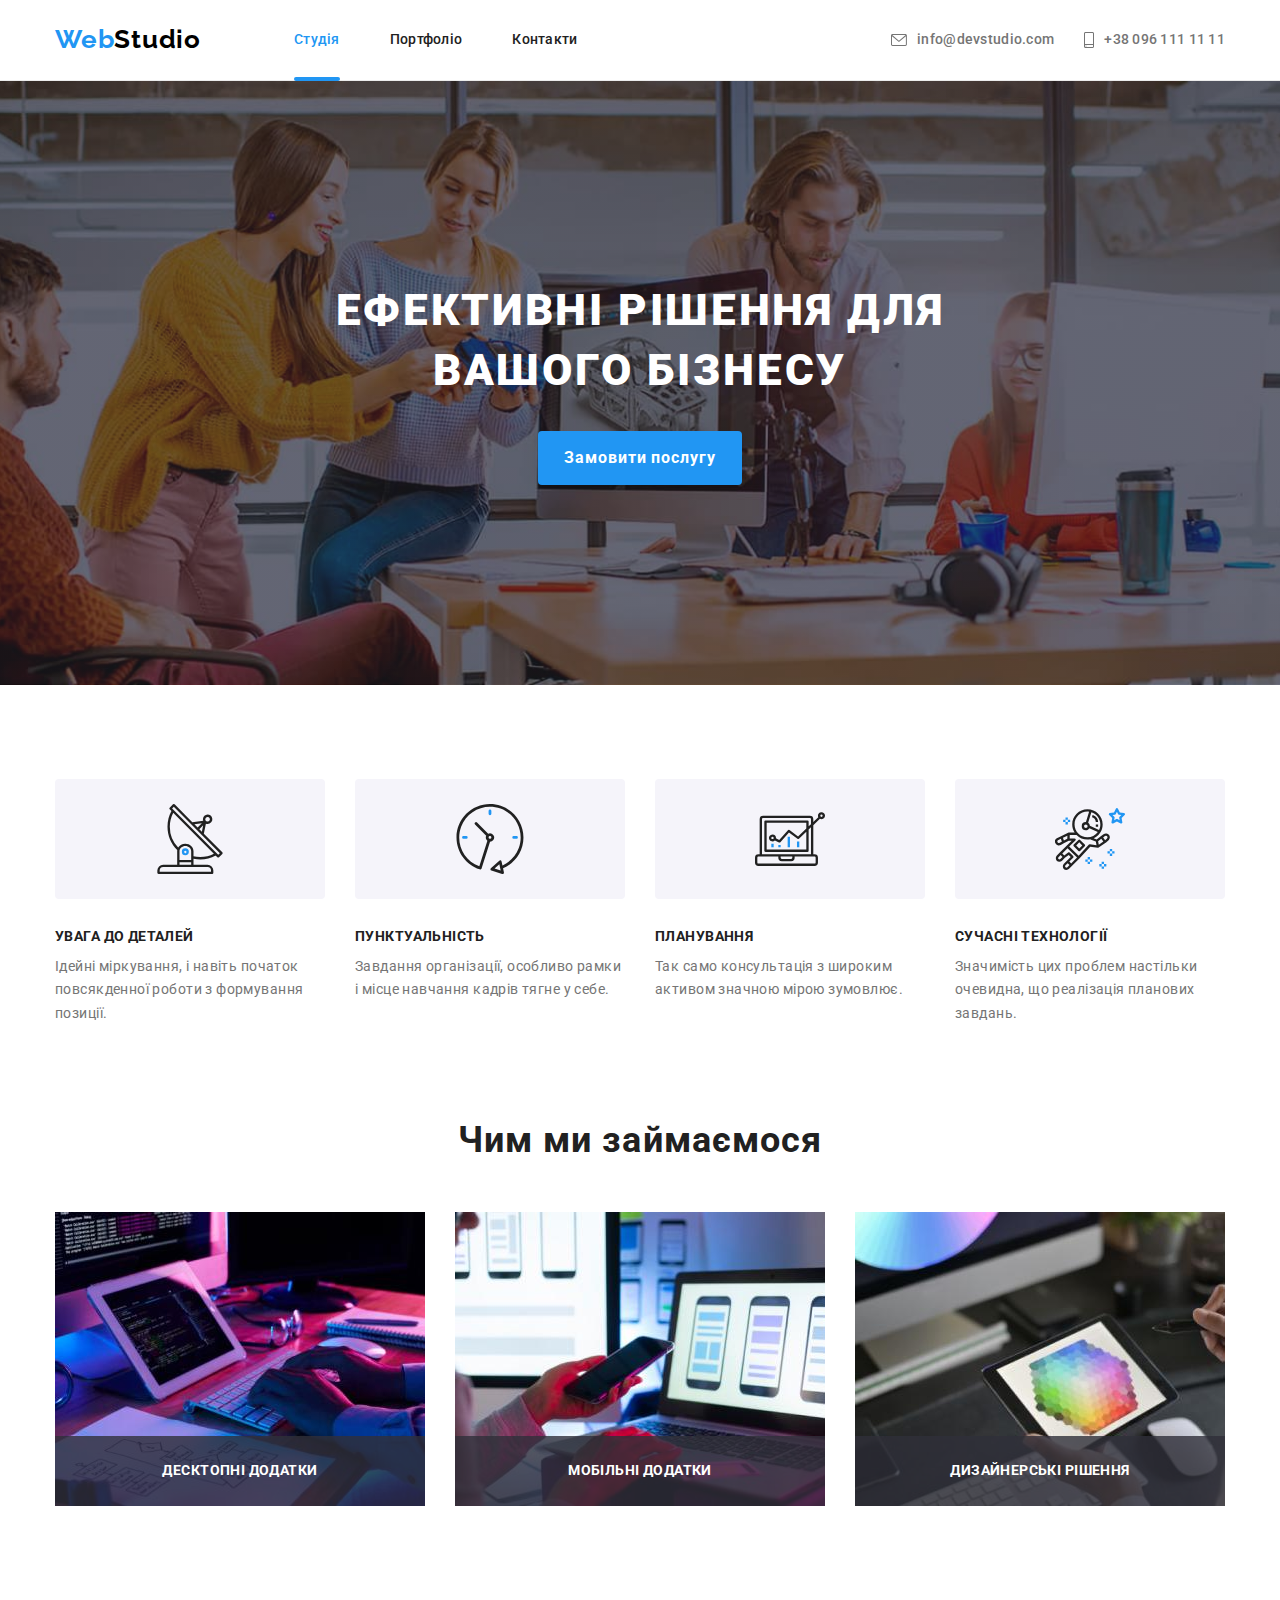
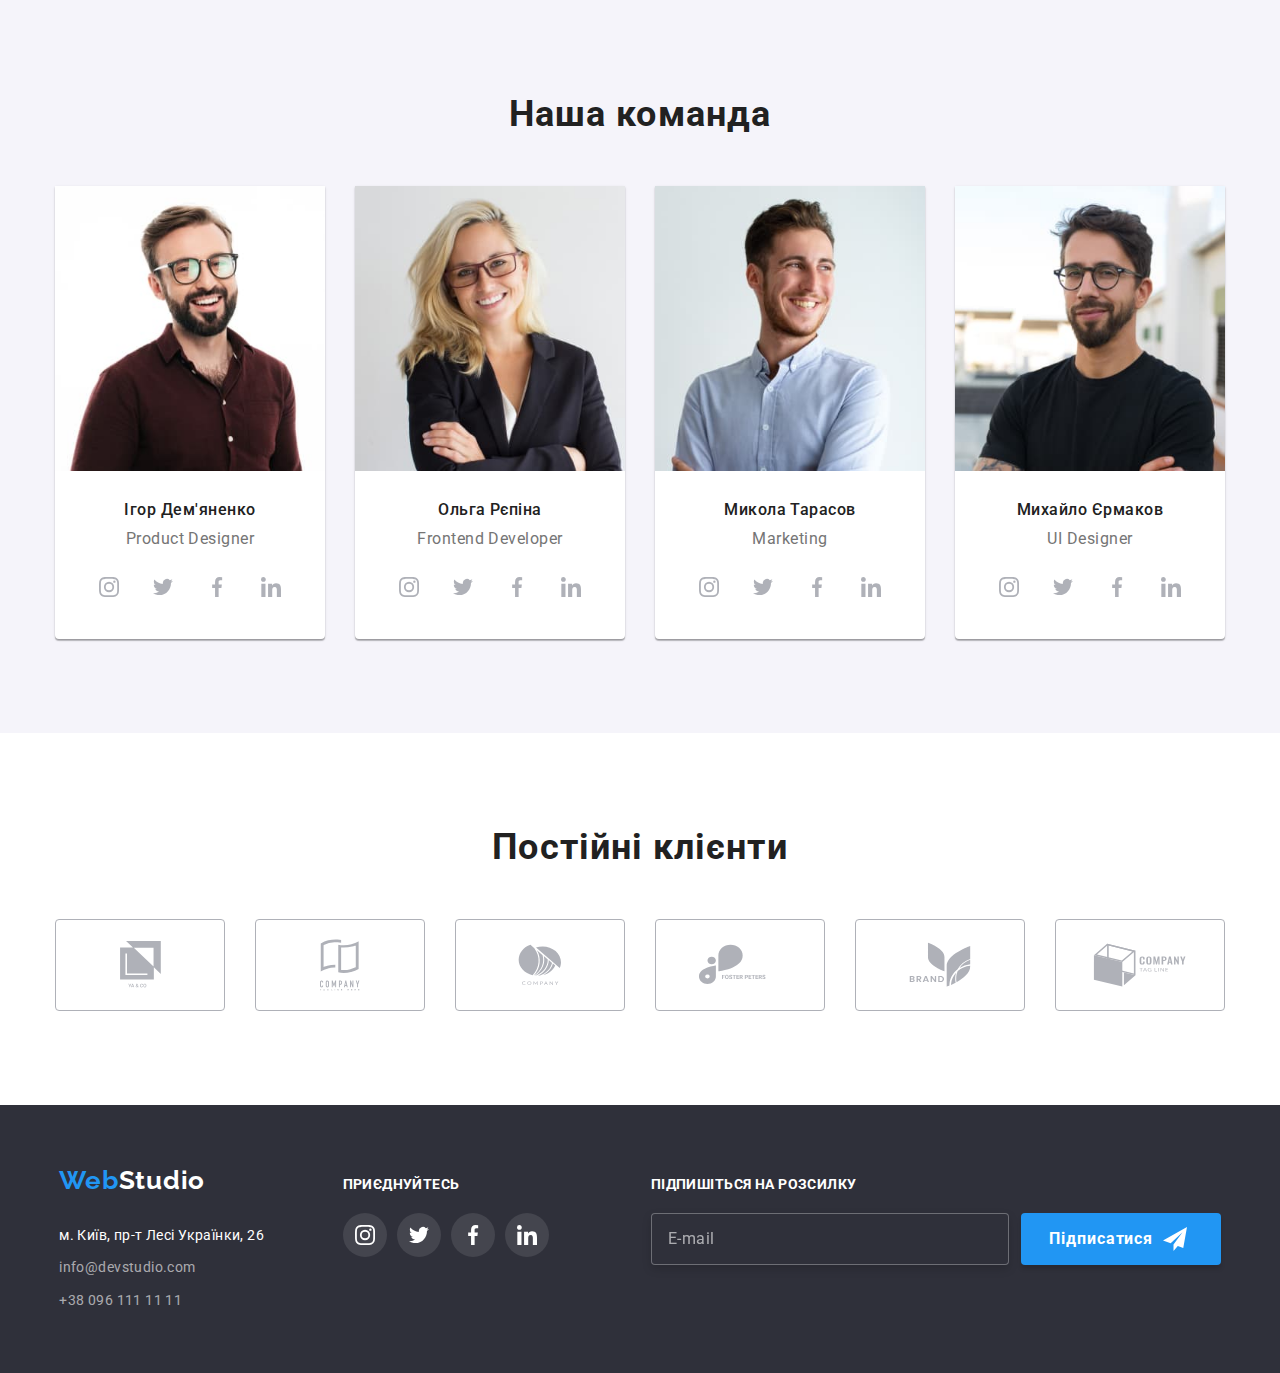
==== commit bcaa77d3: "адаптує фото  для tablet" ====
--- a/index.html
+++ b/index.html
@@ -183,6 +183,7 @@
 
                         <picture>
                             <source media="(max-width: 767px)" srcset="./images/igor-mobile-@1x.jpg 1x, ./images/igor-mobile-@2x.jpg 2x">
+                            <source media="(min-width: 768px)" srcset="./images/igor-tablet-@1x.jpg 1x, ./images/igor-tablet-@2x.jpg 2x">
                             <img src="./images/igor.jpg" alt="Фото Ігоря Дем'яненко" max-width="100%">
                         </picture>
 
@@ -234,6 +235,7 @@
 
                         <picture>
                             <source media="(max-width: 767px)" srcset="./images/olga-mobile-@1x.jpg 1x, ./images/olga-mobile-@2x.jpg 2x">
+                            <source media="(min-width: 768px)" srcset="./images/olga-tablet-@1x.jpg 1x, ./images/olga-tablet-@2x.jpg 2x">
                             <img src="./images/olga.jpg" alt="Фото Ольги Рєпіної" max-width="100%">
                         </picture>
 
@@ -285,6 +287,7 @@
 
                         <picture>
                             <source media="(max-width: 767px)" srcset="./images/mykola-mobile-@1x.jpg 1x, ./images/mykola-mobile-@2x.jpg 2x">
+                            <source media="(min-width: 768px)" srcset="./images/mykola-tablet-@1x.jpg 1x, ./images/mykola-tablet-@2x.jpg 2x">
                             <img src="./images/mykola.jpg" alt="Фото Миколи Тарасова" max-width="100%">
                         </picture>
 
@@ -336,6 +339,7 @@
 
                         <picture>
                             <source media="(max-width: 767px)" srcset="./images/mykhailo-mobile-@1x.jpg 1x, ./images/mykhailo-mobile-@2x.jpg 2x">
+                            <source media="(min-width: 768px)" srcset="./images/mykhailo-tablet-@1x.jpg 1x, ./images/mykhailo-tablet-@2x.jpg 2x">
                             <img src="./images/mykhailo.jpg" alt="Фото Михайла Єрмакова" max-width="100%">
                         </picture>
 
--- a/css/main.min.css
+++ b/css/main.min.css
@@ -1 +1 @@
-:root{--primary-text-color: #757575;--secondary-text-color:#000000;--title-text-color: #212121;--accent-text-color:#FFFFFF;--link-text-color: rgba(255, 255, 255, 0.6);--primary-accent-color: #2196F3;--secondary-accent-color: #188CE8;--primary-background-color: #FFFFFF;--secondary-background-color: #F5F4FA;--hero-background-color:#C4C4C4;--footer-background-color: #2F303A;--header-border-color: #ECECEC;--project-border-color: #EEEEEE;--svg-primary-color: #AFB1B8;--footer-social-background-color:rgba(255, 255, 255, 0.1);--work-overlay-color:rgba(47, 48, 58, 0.8);--project-overlay-color: rgba(33, 150, 243, 0.9);--modal-backdrop-color:rgba(0, 0, 0, 0.2);--btn-shadow-color: rgba(0, 0, 0, 0.15);--team-shadow-color: 0px 1px 3px rgba(0, 0, 0, 0.12), 0px 1px 1px rgba(0, 0, 0, 0.14), 0px 2px 1px rgba(0, 0, 0, 0.2);--filter-shadow-color: 0px 3px 1px rgba(0, 0, 0, 0.1), 0px 1px 2px rgba(0, 0, 0, 0.08), 0px 2px 2px rgba(0, 0, 0, 0.12);--project-shadow-color: 0px 1px 1px rgba(0, 0, 0, 0.12), 0px 4px 4px rgba(0, 0, 0, 0.06), 1px 4px 6px rgba(0, 0, 0, 0.16);--drop-shadow-color: drop-shadow(0px 4px 4px rgba(0, 0, 0, 0.15));--form-placeholder-color: rgba(117, 117, 117, 0.5);--form-border-color: rgba(33, 33, 33, 0.2);--btn-border-color: rgba(0, 0, 0, 0.1);--form-footer-border-color: rgba(255, 255, 255, 0.3);--project-card-set-gap: 30px;--cubic-bezier: cubic-bezier(0.4, 0, 0.2, 1);--font-family-basic: Roboto, sans-serif;--font-family-special: "Raleway"}body{color:var(--primary-text-color);background-color:var(--primary-background-color);font-family:var(--font-family-basic)}h1,h2,h3,h4,h5,h6,p,ul{padding:0;margin:0}img{display:block;max-width:100%;height:auto}.section{padding-top:60px;padding-bottom:60px}@media screen and (min-width: 1200px){.section{padding-top:94px;padding-bottom:94px}}.container{padding-left:15px;padding-right:15px;margin-left:auto;margin-right:auto}@media screen and (min-width: 480px){.container{width:480px}}@media screen and (min-width: 768px){.container{width:768px}}@media screen and (min-width: 1200px){.container{width:1200px}}.visually-hidden{position:absolute;white-space:nowrap;width:1px;height:1px;overflow:hidden;border:0;padding:0;clip:rect(0 0 0 0);-webkit-clip-path:inset(50%);clip-path:inset(50%);margin:-1px}.logo{color:var(--primary-accent-color);font-family:var(--font-family-special);font-style:normal;font-weight:700;font-size:24px;line-height:1.16;letter-spacing:.03em;text-decoration:none}@media screen and (min-width: 1200px){.logo{font-size:26px;line-height:1.19}}.logo__accent{color:var(--secondary-text-color)}.page-header{border-bottom:1px solid var(--header-border-color)}@media screen and (max-width: 767px){.page-header{position:relative}}.container--header{display:flex;align-items:center}.bloc-nav{display:flex}.bloc-nav__logo{display:block;padding-top:24px;padding-bottom:25px}@media screen and (max-width: 767px){.bloc-nav__logo{padding-top:16px;padding-bottom:16px}}.navigation-list{list-style:none;display:flex;margin-left:93px}@media screen and (max-width: 767px){.navigation-list{display:none}}.navigation-list__item:not(:first-child){margin-left:50px}.navigation-list__link{color:var(--title-text-color);font-weight:500;font-size:14px;line-height:1.14;letter-spacing:.02em;text-decoration:none;display:block;padding-top:32px;padding-bottom:32px;position:relative;transition:color 250ms var(--cubic-bezier)}.navigation-list__link:hover,.navigation-list__link:focus{color:var(--primary-accent-color)}.navigation-list__link--current{color:var(--primary-accent-color)}.navigation-list__link--current::after{content:"";display:block;height:4px;width:100%;border-radius:2px;background-color:var(--primary-accent-color);position:absolute;left:0;bottom:-1px}.contact-list{list-style:none;display:flex;margin-left:auto}@media screen and (max-width: 767px){.contact-list{display:none}}@media screen and (min-width: 768px)and (max-width: 1199px){.contact-list{display:block}}.contact-list__item{padding-top:0;padding-bottom:0}@media screen and (min-width: 1200px){.contact-list__item{padding-top:32px;padding-bottom:32px}}@media screen and (min-width: 768px)and (max-width: 1199px){.contact-list__item:first-child{padding-top:21px;margin-bottom:10px}}@media screen and (min-width: 768px)and (max-width: 1199px){.contact-list__item:last-child{padding-bottom:21px}}@media screen and (min-width: 1200px){.contact-list__item:last-child{margin-left:30px}}.contact-list__link{color:var(--primary-text-color);font-weight:500;font-size:14px;line-height:1.14;letter-spacing:.02em;text-decoration:none;display:flex;align-items:center;transition:color 250ms var(--cubic-bezier)}@media screen and (min-width: 768px)and (max-width: 1199px){.contact-list__link{font-size:12px;line-height:1.16}}.contact-list__link:hover,.contact-list__link:focus{color:var(--primary-accent-color)}.contact-list__icon{fill:currentColor;margin-right:10px}@media screen and (min-width: 768px)and (max-width: 1199px){.contact-list__icon{margin-right:8px}}.hero{background-color:var(--hero-background-color);text-align:center;padding:118px 0}@media screen and (min-width: 1200px){.hero{padding:200px 0}}.hero--overlay{max-width:100%;height:auto;margin-left:auto;margin-right:auto;background-image:linear-gradient(to right, rgba(47, 48, 58, 0.4), rgba(47, 48, 58, 0.4)),url("../images/hero-mobile-@1x.jpg");background-repeat:no-repeat;background-position:center;background-size:cover}@media(min-device-pixel-ratio: 2),(-webkit-min-device-pixel-ratio: 2),(min-resolution: 192dpi),(min-resolution: 2dppx){.hero--overlay{background-image:linear-gradient(to right, rgba(47, 48, 58, 0.4), rgba(47, 48, 58, 0.4)),url("../images/hero-mobile-@2x.jpg")}}@media screen and (min-width: 768px){.hero--overlay{background-image:linear-gradient(to right, rgba(47, 48, 58, 0.4), rgba(47, 48, 58, 0.4)),url("../images/hero-tablet-@1x.jpg")}}@media screen and (min-width: 768px)and (min-device-pixel-ratio: 2),screen and (min-width: 768px)and (-webkit-min-device-pixel-ratio: 2),screen and (min-width: 768px)and (min-resolution: 192dpi),screen and (min-width: 768px)and (min-resolution: 2dppx){.hero--overlay{background-image:linear-gradient(to right, rgba(47, 48, 58, 0.4), rgba(47, 48, 58, 0.4)),url("../images/hero-tablet-@2x.jpg")}}@media screen and (min-width: 1200px){.hero--overlay{max-width:1600px;background-image:linear-gradient(to right, rgba(47, 48, 58, 0.4), rgba(47, 48, 58, 0.4)),url("../images/hero-desktop-@1x.jpg")}}@media screen and (min-width: 1200px)and (min-device-pixel-ratio: 2),screen and (min-width: 1200px)and (-webkit-min-device-pixel-ratio: 2),screen and (min-width: 1200px)and (min-resolution: 192dpi),screen and (min-width: 1200px)and (min-resolution: 2dppx){.hero--overlay{background-image:linear-gradient(to right, rgba(47, 48, 58, 0.4), rgba(47, 48, 58, 0.4)),url("../images/hero-desktop-@2x.jpg")}}.hero__title{color:var(--accent-text-color);font-weight:900;font-size:26px;line-height:1.61;letter-spacing:.06em;text-transform:uppercase;max-width:360px;margin:0 auto;margin-bottom:30px}@media screen and (min-width: 1200px){.hero__title{font-size:44px;line-height:1.36;max-width:696px}}.hero__btn{color:var(--accent-text-color);background-color:var(--primary-accent-color);cursor:pointer;border-radius:4px;font-weight:700;font-size:16px;line-height:1.87;letter-spacing:.06em;font-family:inherit;border-color:rgba(0,0,0,0);padding:10px 24px;box-shadow:0px 4px 4px var(--btn-shadow-color);transition:background-color 250ms var(--cubic-bezier)}.hero__btn:hover,.hero__btn:focus{background-color:var(--secondary-accent-color)}.advantage-list{list-style:none;margin-top:-30px}@media screen and (min-width: 768px){.advantage-list{display:flex;flex-wrap:wrap;margin-left:-30px}}.advantage-list__item{max-width:100%;margin-top:30px}@media screen and (min-width: 768px){.advantage-list__item{flex-basis:calc(50% - 30px);margin-left:30px}}@media screen and (min-width: 1200px){.advantage-list__item{flex-basis:calc(25% - 30px)}}.advantage-list__icon{width:100%;height:120px;background-color:var(--secondary-background-color);border-radius:4px;margin-bottom:30px;display:flex;justify-content:center;align-items:center}.advantage-list__title{color:var(--title-text-color);font-weight:700;font-size:14px;line-height:1.14;letter-spacing:.03em;text-transform:uppercase;margin-bottom:10px}@media screen and (max-width: 767px){.advantage-list__title{text-align:center}}.advantage-list__descr{font-size:14px;line-height:1.71;letter-spacing:.03em}.section--work{padding-top:0}@media screen and (max-width: 1199px){.section--work{display:none}}.work-title{color:var(--title-text-color);font-weight:700;font-size:36px;line-height:1.16;letter-spacing:.03em;text-align:center;margin-bottom:50px}.work-list{list-style:none;display:flex;justify-content:space-between}.work-list__item:not(:first-child){margin-left:30px}.work-list__box{position:relative}.work-list__title{color:var(--accent-text-color);background-color:var(--work-overlay-color);font-weight:700;font-size:14px;line-height:1.14;letter-spacing:.03em;text-transform:uppercase;text-align:center;padding-top:27px;padding-bottom:27px;position:absolute;width:100%;left:0;bottom:0}.section--team{background-color:var(--secondary-background-color)}.team-title{color:var(--title-text-color);font-weight:700;font-size:28px;line-height:1.17;letter-spacing:.03em;text-align:center;margin-bottom:30px}@media screen and (min-width: 1200px){.team-title{font-size:36px;line-height:1.16;margin-bottom:50px}}.team-list{list-style:none}@media screen and (min-width: 768px){.team-list{display:flex;justify-content:space-between;flex-wrap:wrap;margin-left:-30px;margin-top:-30px}}.team-list__item{max-width:100%;margin-top:30px;background-color:var(--primary-background-color);border-radius:0px 0px 4px 4px;text-align:center;box-shadow:var(--team-shadow-color)}@media screen and (min-width: 768px){.team-list__item{flex-basis:calc(50% - 30px);margin-left:30px}}@media screen and (min-width: 1200px){.team-list__item{flex-basis:calc(25% - 30px)}}.team-list__card{padding-top:30px;padding-bottom:24px}@media screen and (min-width: 1200px){.team-list__card{padding-bottom:30px}}.team-list__title{color:var(--title-text-color);font-weight:500;font-size:16px;line-height:1.18;letter-spacing:.03em;margin-bottom:10px}.team-list__descr{font-size:16px;line-height:1.18;letter-spacing:.03em;margin-bottom:16px}.social-list{list-style:none;display:flex;justify-content:center}.social-list__item{display:flex}.social-list__item:not(:first-child){margin-left:10px}.social-list__link{width:44px;height:44px;border-radius:50%;color:var(--svg-primary-color);display:flex;justify-content:center;align-items:center;transition:color 250ms var(--cubic-bezier),background-color 250ms var(--cubic-bezier)}.social-list__link:hover,.social-list__link:focus{color:var(--accent-text-color);background-color:var(--primary-accent-color)}.social-list__icon{display:block;fill:currentColor}.clients-title{color:var(--title-text-color);font-weight:700;font-size:28px;line-height:1.17;letter-spacing:.03em;text-align:center;margin-bottom:30px}@media screen and (min-width: 1200px){.clients-title{font-size:36px;line-height:1.16;margin-bottom:50px}}.clients-list{list-style:none;display:flex;flex-wrap:wrap;justify-content:center;margin-left:-30px;margin-top:-30px}@media screen and (min-width: 1200px){.clients-list{flex-wrap:nowrap}}.clients-list__item{display:flex;flex-basis:calc(50% - 30px);margin-left:30px;margin-top:30px}@media screen and (min-width: 768px){.clients-list__item{flex-basis:calc(33.3333333333% - 30px)}}@media screen and (min-width: 1200px){.clients-list__item{flex-basis:calc(16.6666666667% - 30px)}}.clients-list__link{width:100%;height:92px;border:1px solid var(--svg-primary-color);border-radius:4px;color:var(--svg-primary-color);display:flex;justify-content:center;align-items:center;transition:color 250ms var(--cubic-bezier),border-color 250ms var(--cubic-bezier)}.clients-list__link:hover,.clients-list__link:focus{color:var(--primary-accent-color);border-color:var(--primary-accent-color)}.clients-list__icon{display:block;fill:currentColor}.filter-list{list-style:none;display:flex;flex-wrap:wrap;width:100%}@media screen and (min-width: 480px)and (max-width: 767px){.filter-list{max-width:350px}}@media screen and (max-width: 767px){.filter-list{margin-right:-8px;margin-top:-15px;margin-bottom:40px}}@media screen and (min-width: 768px){.filter-list{justify-content:center;flex-wrap:nowrap;margin-bottom:30px}}@media screen and (min-width: 1200px){.filter-list{margin-bottom:50px}}.filter-list__item{margin-top:15px;display:flex}@media screen and (min-width: 768px){.filter-list__item{margin-top:0}}.filter-list__item:not(:last-child){margin-right:8px}.filter-list__btn{color:var(--title-text-color);background-color:var(--secondary-background-color);border-radius:4px;font-weight:500;font-size:16px;line-height:1.62;letter-spacing:.03em;cursor:pointer;font-family:inherit;border-color:rgba(0,0,0,0);box-shadow:none;padding:6px 22px;transition:color 250ms var(--cubic-bezier),background-color 250ms var(--cubic-bezier),box-shadow 250ms var(--cubic-bezier)}@media screen and (max-width: 374px){.filter-list__btn{font-size:4vw;padding-left:4vw;padding-right:4vw}}.filter-list__btn:hover,.filter-list__btn:focus{color:var(--accent-text-color);background-color:var(--primary-accent-color);box-shadow:var(--filter-shadow-color)}.project-list{list-style:none}@media screen and (min-width: 768px){.project-list{display:flex;flex-wrap:wrap;margin-left:calc(-1*var(--project-card-set-gap));margin-top:calc(-1*var(--project-card-set-gap))}}.project-list__item{max-width:100%;margin-top:var(--project-card-set-gap)}@media screen and (min-width: 768px){.project-list__item{flex-basis:calc(50% - var(--project-card-set-gap));margin-left:var(--project-card-set-gap)}}@media screen and (min-width: 1200px){.project-list__item{flex-basis:calc(33.3333333333% - var(--project-card-set-gap))}}.project-list__link{height:100%;text-decoration:none;display:flex;flex-direction:column;box-shadow:none;transition:box-shadow 250ms var(--cubic-bezier)}.project-list__link:hover,.project-list__link:focus{box-shadow:var(--project-shadow-color)}.project-list__card{border-right:1px solid var(--project-border-color);border-bottom:1px solid var(--project-border-color);border-left:1px solid var(--project-border-color);padding:20px 24px;flex-grow:1}.project-list__title{color:var(--title-text-color);font-weight:700;font-size:18px;line-height:2;letter-spacing:.06em;margin-bottom:4px}.project-list__descr{color:var(--primary-text-color);font-size:16px;line-height:1.87;letter-spacing:.03em}.project-list__container{position:relative;overflow:hidden}.project-list__link:hover .project-list__overlay,.project-list__link:focus .project-list__overlay{transform:translateY(-100%)}.project-list__overlay{background-color:var(--project-overlay-color);width:100%;height:100%;padding:63px 24px;position:absolute;top:100%;left:0;transform:translateY(0);transition:transform 250ms var(--cubic-bezier)}@media screen and (max-width: 479px){.project-list__overlay{padding-top:10vw;padding-bottom:10vw}}.project-list__text{color:var(--accent-text-color);font-size:18px;line-height:1.55;letter-spacing:.03em}@media screen and (max-width: 374px){.project-list__text{font-size:4.5vw}}.page-footer{background-color:var(--footer-background-color);padding-top:60px;padding-bottom:60px}@media screen and (min-width: 768px){.container--footer{display:flex;align-items:baseline;justify-content:space-around;flex-wrap:wrap}}.bloc-residence{text-align:center}@media screen and (max-width: 1199px){.bloc-residence{margin-bottom:60px}}@media screen and (min-width: 1200px){.bloc-residence{text-align:start;margin-right:70px}}.bloc-residence__logo{display:inline-block;margin-bottom:28px}.bloc-residence__logo__accent{color:var(--accent-text-color)}.residence{font-style:normal}.residence-list{list-style:none;display:inline-block}.residence-list__item:not(:first-child){margin-top:9px}.residence-list__descr{color:var(--accent-text-color);font-size:14px;line-height:1.71;letter-spacing:.03em;text-decoration:none;display:block;transition:color 250ms var(--cubic-bezier)}.residence-list__link{color:var(--link-text-color);font-size:14px;line-height:1.71;letter-spacing:.03em;text-decoration:none;display:block;transition:color 250ms var(--cubic-bezier)}.residence-list__descr:hover,.residence-list__descr:focus,.residence-list__link:hover,.residence-list__link:focus{color:var(--primary-accent-color)}.bloc-join{text-align:center}@media screen and (max-width: 767px){.bloc-join{margin-bottom:60px}}@media screen and (min-width: 1200px){.bloc-join{text-align:start;margin-right:94px}}.bloc-join__title{color:var(--accent-text-color);font-weight:700;font-size:14px;line-height:1.14;letter-spacing:.03em;text-transform:uppercase;margin-bottom:20px}.bloc-join__slogan{font-style:normal}.bloc-join__social-list__link{color:var(--accent-text-color);background-color:var(--footer-social-background-color)}.bloc-join__social-list__link:hover,.bloc-join__social-list__link:focus{background-color:var(--primary-accent-color)}.bloc-send{text-align:center}@media screen and (min-width: 1200px){.bloc-send{text-align:start}}.bloc-send__title{color:var(--accent-text-color);font-weight:700;font-size:14px;line-height:1.14;letter-spacing:.03em;text-transform:uppercase;margin-bottom:20px}@media screen and (min-width: 1200px){.bloc-send__form{display:flex}}.bloc-send__input{color:var(--accent-text-color);background-color:var(--footer-background-color);font-size:16px;line-height:1.25;letter-spacing:.03em;border:1px solid var(--form-footer-border-color);filter:var(--drop-shadow-color);border-radius:4px;width:450px;margin:0;padding:15px 16px}@media screen and (max-width: 479px){.bloc-send__input{width:100%}}@media screen and (max-width: 1199px){.bloc-send__input{margin-bottom:20px}}@media screen and (min-width: 1200px){.bloc-send__input{width:358px;margin-right:12px}}.bloc-send__input::-moz-placeholder{color:var(--link-text-color);font-size:16px;line-height:1.25;letter-spacing:.03em}.bloc-send__input:-ms-input-placeholder{color:var(--link-text-color);font-size:16px;line-height:1.25;letter-spacing:.03em}.bloc-send__input::placeholder{color:var(--link-text-color);font-size:16px;line-height:1.25;letter-spacing:.03em}.bloc-send__btn-submit{color:var(--accent-text-color);background-color:var(--primary-accent-color);cursor:pointer;border-radius:4px;font-weight:700;font-size:16px;line-height:1.87;letter-spacing:.06em;font-family:inherit;border:none;display:flex;align-items:center;min-width:200px;padding:10px 28px;margin-left:auto;margin-right:auto;box-shadow:0px 4px 4px var(--btn-shadow-color)}.bloc-send__icon{fill:currentColor;margin-left:10px}.backdrop{position:fixed;top:0;left:0;width:100%;height:100%;background-color:var(--modal-backdrop-color);opacity:1;overflow-y:scroll;transition:opacity 250ms var(--cubic-bezier)}.backdrop--is-hidden{opacity:0;pointer-events:none}.backdrop--is-hidden .modal{transform:translate(-50%, -50%) scale(0.9)}.modal{position:absolute;top:50%;left:50%;background-color:var(--primary-background-color);padding:40px;transform:translate(-50%, -50%) scale(1);transition:transform 250ms var(--cubic-bezier)}@media screen and (max-width: 449px){.modal{width:100%}}@media screen and (min-width: 450px)and (max-width: 1199px){.modal{height:609px;width:450px}}@media screen and (min-width: 1200px){.modal{height:581px;width:528px}}.modal__btn-close{width:30px;height:30px;border-radius:50%;border:1px solid var(--btn-border-color);background-color:var(--primary-background-color);cursor:pointer;display:flex;justify-content:center;align-items:center;position:absolute;top:8px;right:8px;transition:color 250ms var(--cubic-bezier)}.modal__btn-close:hover,.modal__btn-close:focus{color:var(--primary-accent-color)}.modal__icon-close{fill:currentColor}.modal__title{color:var(--title-text-color);font-weight:700;font-size:20px;line-height:1.15;letter-spacing:.03em;text-align:center;margin-bottom:12px}@media screen and (max-width: 1199px){.modal__title{line-height:1.5}}.form{display:block}.form__field{color:var(--primary-text-color);font-size:12px;line-height:1.16;letter-spacing:.01em;display:flex;flex-direction:column;margin-bottom:10px;position:relative}.form__field--last{margin-bottom:20px}.form__input{margin:0;padding-left:42px;padding-right:16px;height:40px;border:1px solid var(--form-border-color);border-radius:4px;margin-top:4px;transition:border-color 250ms var(--cubic-bezier),outline 250ms var(--cubic-bezier)}.form__input:focus{border-color:var(--primary-accent-color);outline:.1px var(--primary-accent-color);outline-style:solid}.form__input:focus+.form__icon{fill:var(--primary-accent-color)}.form__icon{fill:var(--title-text-color);position:absolute;top:50%;margin-left:12px;transition:fill 250ms var(--cubic-bezier)}.form__textarea{padding:12px 16px;height:120px;margin-top:4px;resize:none;border:1px solid var(--form-border-color);border-radius:4px;transition:border-color 250ms var(--cubic-bezier),outline 250ms var(--cubic-bezier)}.form__textarea:focus{border-color:var(--primary-accent-color);outline:.1px var(--primary-accent-color);outline-style:solid}.form__textarea::-moz-placeholder{font-size:12px;line-height:1.16;letter-spacing:.01em;color:var(--form-placeholder-color)}.form__textarea:-ms-input-placeholder{font-size:12px;line-height:1.16;letter-spacing:.01em;color:var(--form-placeholder-color)}.form__textarea::placeholder{font-size:12px;line-height:1.16;letter-spacing:.01em;color:var(--form-placeholder-color)}.form__check{margin-bottom:30px;display:flex;align-items:center;position:relative}.form__label-check{font-size:12px;line-height:1.16;letter-spacing:.03em;color:var(--primary-text-color);display:flex;align-items:center;position:relative;padding-left:35px}@media screen and (max-width: 450px){.form__label-check{font-size:3vw}}@media screen and (min-width: 1200px){.form__label-check{font-size:14px;line-height:1.71}}.form__input-check{position:absolute;white-space:nowrap;width:1px;height:1px;overflow:hidden;border:0;padding:0;clip:rect(0 0 0 0);-webkit-clip-path:inset(50%);clip-path:inset(50%);margin:-1px}.form__input-check:checked+.form__icon-check{background-color:var(--primary-accent-color);border:rgba(0,0,0,0)}.form__icon-check{margin-left:12px;fill:var(--accent-text-color);border:2px solid var(--title-text-color);border-radius:2px;background-color:var(--primary-background-color);position:absolute;left:0;transition:background-color 250ms var(--cubic-bezier),border 250ms var(--cubic-bezier)}.form__contract-check{display:flex;position:relative;margin-left:5px}.form__link-contract{font-size:12px;line-height:1.16;letter-spacing:.03em;color:var(--primary-accent-color);text-decoration:none}@media screen and (max-width: 450px){.form__link-contract{font-size:3vw}}@media screen and (min-width: 1200px){.form__link-contract{font-size:14px;line-height:1.71}}.form__link-contract::after{content:"";display:block;height:.5px;width:100%;background-color:var(--primary-accent-color);position:absolute;left:0}@media screen and (min-width: 1199px){.form__link-contract::after{bottom:5.5px}}.form__bloc-btn{display:flex;justify-content:center}.form__btn-submit{color:var(--accent-text-color);background-color:var(--primary-accent-color);cursor:pointer;border-radius:4px;font-weight:700;font-size:16px;line-height:1.87;letter-spacing:.06em;font-family:inherit;border:none;min-width:200px;padding:10px 52px;box-shadow:0px 4px 4px var(--btn-shadow-color);transition:background-color 250ms var(--cubic-bezier)}.form__btn-submit:hover{background-color:var(--secondary-accent-color)}.mobile-menu{background-color:var(--primary-background-color);padding:48px 40px;position:fixed;top:0;left:0;width:100vw;height:100vh;transform:translateX(100%);transition:transform 250ms var(--cubic-bezier);overflow-y:scroll}.mobile-menu.is-open{transform:translateX(0)}.mobile-menu__button{width:40px;height:40px;padding:0;border:none;background-color:var(--primary-background-color);cursor:pointer;display:flex;justify-content:center;align-items:center;position:absolute;top:10px;right:15px;transition:color 250ms var(--cubic-bezier)}@media screen and (min-width: 768px){.mobile-menu__button{display:none}}.mobile-menu__button:active{color:var(--primary-accent-color)}.mobile-menu__icon-open,.mobile-menu__icon-close{fill:currentColor}.mobile-menu__list{list-style:none;display:inline-block}.mobile-menu__item:not(:first-child){margin-top:32px}.mobile-menu__link{color:var(--title-text-color);font-weight:500;font-size:40px;line-height:1.17;letter-spacing:.02em;text-decoration:none;transition:color 250ms var(--cubic-bezier)}.mobile-menu__link:hover,.mobile-menu__link:focus{color:var(--primary-accent-color)}.mobile-menu__link--current{color:var(--primary-accent-color)}.mobile-menu-contact{list-style:none;margin-top:100%}.mobile-menu-contact__item:not(:first-child){margin-top:32px}.mobile-menu-contact__link{text-decoration:none;font-weight:500;letter-spacing:.02em}.mobile-menu-contact__link--tel{font-size:34px;line-height:1.17;color:var(--primary-accent-color)}@media screen and (max-width: 477px){.mobile-menu-contact__link--tel{font-size:8vw}}.mobile-menu-contact__link--mailto{font-size:24px;line-height:1.16;color:var(--primary-text-color)}@media screen and (max-width: 320px){.mobile-menu-contact__link--mailto{font-size:8vw}}.mobile-menu-social{list-style:none;display:flex;margin-top:64px}.mobile-menu-social__item{display:flex;position:relative}.mobile-menu-social__item:not(:last-child){margin-right:20px}.mobile-menu-social__item:not(:last-child)::after{content:"";display:block;height:100%;width:1px;background-color:var(--form-border-color);position:absolute;right:-10px;bottom:0}.mobile-menu-social__link{text-decoration:none;font-weight:500;font-size:18px;line-height:1.22;letter-spacing:.02em;color:var(--primary-accent-color)}@media screen and (max-width: 447px){.mobile-menu-social__link{font-size:3.4vw}}/*# sourceMappingURL=main.min.css.map */+:root{--primary-text-color: #757575;--secondary-text-color:#000000;--title-text-color: #212121;--accent-text-color:#FFFFFF;--link-text-color: rgba(255, 255, 255, 0.6);--primary-accent-color: #2196F3;--secondary-accent-color: #188CE8;--primary-background-color: #FFFFFF;--secondary-background-color: #F5F4FA;--hero-background-color:#C4C4C4;--footer-background-color: #2F303A;--header-border-color: #ECECEC;--project-border-color: #EEEEEE;--svg-primary-color: #AFB1B8;--footer-social-background-color:rgba(255, 255, 255, 0.1);--work-overlay-color:rgba(47, 48, 58, 0.8);--project-overlay-color: rgba(33, 150, 243, 0.9);--modal-backdrop-color:rgba(0, 0, 0, 0.2);--btn-shadow-color: rgba(0, 0, 0, 0.15);--team-shadow-color: 0px 1px 3px rgba(0, 0, 0, 0.12), 0px 1px 1px rgba(0, 0, 0, 0.14), 0px 2px 1px rgba(0, 0, 0, 0.2);--filter-shadow-color: 0px 3px 1px rgba(0, 0, 0, 0.1), 0px 1px 2px rgba(0, 0, 0, 0.08), 0px 2px 2px rgba(0, 0, 0, 0.12);--project-shadow-color: 0px 1px 1px rgba(0, 0, 0, 0.12), 0px 4px 4px rgba(0, 0, 0, 0.06), 1px 4px 6px rgba(0, 0, 0, 0.16);--drop-shadow-color: drop-shadow(0px 4px 4px rgba(0, 0, 0, 0.15));--form-placeholder-color: rgba(117, 117, 117, 0.5);--form-border-color: rgba(33, 33, 33, 0.2);--btn-border-color: rgba(0, 0, 0, 0.1);--form-footer-border-color: rgba(255, 255, 255, 0.3);--project-card-set-gap: 30px;--cubic-bezier: cubic-bezier(0.4, 0, 0.2, 1);--font-family-basic: Roboto, sans-serif;--font-family-special: "Raleway"}body{color:var(--primary-text-color);background-color:var(--primary-background-color);font-family:var(--font-family-basic)}h1,h2,h3,h4,h5,h6,p,ul{padding:0;margin:0}img{display:block;max-width:100%;height:auto}.section{padding-top:60px;padding-bottom:60px}@media screen and (min-width: 1200px){.section{padding-top:94px;padding-bottom:94px}}.container{padding-left:15px;padding-right:15px;margin-left:auto;margin-right:auto}@media screen and (min-width: 480px){.container{width:480px}}@media screen and (min-width: 768px){.container{width:768px}}@media screen and (min-width: 1200px){.container{width:1200px}}.visually-hidden{position:absolute;white-space:nowrap;width:1px;height:1px;overflow:hidden;border:0;padding:0;clip:rect(0 0 0 0);-webkit-clip-path:inset(50%);clip-path:inset(50%);margin:-1px}.logo{color:var(--primary-accent-color);font-family:var(--font-family-special);font-style:normal;font-weight:700;font-size:24px;line-height:1.16;letter-spacing:.03em;text-decoration:none}@media screen and (min-width: 1200px){.logo{font-size:26px;line-height:1.19}}.logo__accent{color:var(--secondary-text-color)}.page-header{border-bottom:1px solid var(--header-border-color)}@media screen and (max-width: 767px){.page-header{position:relative}}.container--header{display:flex;align-items:center}.bloc-nav{display:flex}.bloc-nav__logo{display:block;padding-top:24px;padding-bottom:25px}@media screen and (max-width: 767px){.bloc-nav__logo{padding-top:16px;padding-bottom:16px}}.navigation-list{list-style:none;display:flex;margin-left:93px}@media screen and (max-width: 767px){.navigation-list{display:none}}.navigation-list__item:not(:first-child){margin-left:50px}.navigation-list__link{color:var(--title-text-color);font-weight:500;font-size:14px;line-height:1.14;letter-spacing:.02em;text-decoration:none;display:block;padding-top:32px;padding-bottom:32px;position:relative;transition:color 250ms var(--cubic-bezier)}.navigation-list__link:hover,.navigation-list__link:focus{color:var(--primary-accent-color)}.navigation-list__link--current{color:var(--primary-accent-color)}.navigation-list__link--current::after{content:"";display:block;height:4px;width:100%;border-radius:2px;background-color:var(--primary-accent-color);position:absolute;left:0;bottom:-1px}.contact-list{list-style:none;display:flex;margin-left:auto}@media screen and (max-width: 767px){.contact-list{display:none}}@media screen and (min-width: 768px)and (max-width: 1199px){.contact-list{display:block}}.contact-list__item{padding-top:0;padding-bottom:0}@media screen and (min-width: 1200px){.contact-list__item{padding-top:32px;padding-bottom:32px}}@media screen and (min-width: 768px)and (max-width: 1199px){.contact-list__item:first-child{padding-top:21px;margin-bottom:10px}}@media screen and (min-width: 768px)and (max-width: 1199px){.contact-list__item:last-child{padding-bottom:21px}}@media screen and (min-width: 1200px){.contact-list__item:last-child{margin-left:30px}}.contact-list__link{color:var(--primary-text-color);font-weight:500;font-size:14px;line-height:1.14;letter-spacing:.02em;text-decoration:none;display:flex;align-items:center;transition:color 250ms var(--cubic-bezier)}@media screen and (min-width: 768px)and (max-width: 1199px){.contact-list__link{font-size:12px;line-height:1.16}}.contact-list__link:hover,.contact-list__link:focus{color:var(--primary-accent-color)}.contact-list__icon{fill:currentColor;margin-right:10px}@media screen and (min-width: 768px)and (max-width: 1199px){.contact-list__icon{margin-right:8px}}.hero{background-color:var(--hero-background-color);text-align:center;padding:118px 0}@media screen and (min-width: 1200px){.hero{padding:200px 0}}.hero--overlay{max-width:100%;height:auto;margin-left:auto;margin-right:auto;background-image:linear-gradient(to right, rgba(47, 48, 58, 0.4), rgba(47, 48, 58, 0.4)),url("../images/hero-mobile-@1x.jpg");background-repeat:no-repeat;background-position:center;background-size:cover}@media(min-device-pixel-ratio: 2),(-webkit-min-device-pixel-ratio: 2),(min-resolution: 192dpi),(min-resolution: 2dppx){.hero--overlay{background-image:linear-gradient(to right, rgba(47, 48, 58, 0.4), rgba(47, 48, 58, 0.4)),url("../images/hero-mobile-@2x.jpg")}}@media screen and (min-width: 768px){.hero--overlay{background-image:linear-gradient(to right, rgba(47, 48, 58, 0.4), rgba(47, 48, 58, 0.4)),url("../images/hero-tablet-@1x.jpg")}}@media screen and (min-width: 768px)and (min-device-pixel-ratio: 2),screen and (min-width: 768px)and (-webkit-min-device-pixel-ratio: 2),screen and (min-width: 768px)and (min-resolution: 192dpi),screen and (min-width: 768px)and (min-resolution: 2dppx){.hero--overlay{background-image:linear-gradient(to right, rgba(47, 48, 58, 0.4), rgba(47, 48, 58, 0.4)),url("../images/hero-tablet-@2x.jpg")}}@media screen and (min-width: 1200px){.hero--overlay{max-width:1600px;background-image:linear-gradient(to right, rgba(47, 48, 58, 0.4), rgba(47, 48, 58, 0.4)),url("../images/hero-desktop-@1x.jpg")}}@media screen and (min-width: 1200px)and (min-device-pixel-ratio: 2),screen and (min-width: 1200px)and (-webkit-min-device-pixel-ratio: 2),screen and (min-width: 1200px)and (min-resolution: 192dpi),screen and (min-width: 1200px)and (min-resolution: 2dppx){.hero--overlay{background-image:linear-gradient(to right, rgba(47, 48, 58, 0.4), rgba(47, 48, 58, 0.4)),url("../images/hero-desktop-@2x.jpg")}}.hero__title{color:var(--accent-text-color);font-weight:900;font-size:26px;line-height:1.61;letter-spacing:.06em;text-transform:uppercase;max-width:360px;margin:0 auto;margin-bottom:30px}@media screen and (min-width: 1200px){.hero__title{font-size:44px;line-height:1.36;max-width:696px}}.hero__btn{color:var(--accent-text-color);background-color:var(--primary-accent-color);cursor:pointer;border-radius:4px;font-weight:700;font-size:16px;line-height:1.87;letter-spacing:.06em;font-family:inherit;border-color:rgba(0,0,0,0);padding:10px 24px;box-shadow:0px 4px 4px var(--btn-shadow-color);transition:background-color 250ms var(--cubic-bezier)}.hero__btn:hover,.hero__btn:focus{background-color:var(--secondary-accent-color)}.advantage-list{list-style:none;margin-top:-30px}@media screen and (min-width: 768px){.advantage-list{display:flex;flex-wrap:wrap;margin-left:-30px}}.advantage-list__item{max-width:100%;margin-top:30px}@media screen and (min-width: 768px){.advantage-list__item{flex-basis:calc(50% - 30px);margin-left:30px}}@media screen and (min-width: 1200px){.advantage-list__item{flex-basis:calc(25% - 30px)}}.advantage-list__icon{width:100%;height:120px;background-color:var(--secondary-background-color);border-radius:4px;margin-bottom:30px;display:flex;justify-content:center;align-items:center}.advantage-list__title{color:var(--title-text-color);font-weight:700;font-size:14px;line-height:1.14;letter-spacing:.03em;text-transform:uppercase;margin-bottom:10px}@media screen and (max-width: 767px){.advantage-list__title{text-align:center}}.advantage-list__descr{font-size:14px;line-height:1.71;letter-spacing:.03em}.section--work{padding-top:0}@media screen and (max-width: 1199px){.section--work{display:none}}.work-title{color:var(--title-text-color);font-weight:700;font-size:36px;line-height:1.16;letter-spacing:.03em;text-align:center;margin-bottom:50px}.work-list{list-style:none;display:flex;justify-content:space-between}.work-list__item:not(:first-child){margin-left:30px}.work-list__box{position:relative}.work-list__title{color:var(--accent-text-color);background-color:var(--work-overlay-color);font-weight:700;font-size:14px;line-height:1.14;letter-spacing:.03em;text-transform:uppercase;text-align:center;padding-top:27px;padding-bottom:27px;position:absolute;width:100%;left:0;bottom:0}.section--team{background-color:var(--secondary-background-color)}.team-title{color:var(--title-text-color);font-weight:700;font-size:28px;line-height:1.17;letter-spacing:.03em;text-align:center;margin-bottom:30px}@media screen and (min-width: 1200px){.team-title{font-size:36px;line-height:1.16;margin-bottom:50px}}.team-list{list-style:none}@media screen and (min-width: 768px){.team-list{display:flex;justify-content:space-between;flex-wrap:wrap;margin-left:-30px;margin-top:-30px}}.team-list__item{max-width:100%;margin-top:30px;background-color:var(--primary-background-color);border-radius:0px 0px 4px 4px;text-align:center;box-shadow:var(--team-shadow-color)}@media screen and (min-width: 768px){.team-list__item{flex-basis:calc(50% - 30px);margin-left:30px}}@media screen and (min-width: 1200px){.team-list__item{flex-basis:calc(25% - 30px)}}.team-list__card{padding-top:30px;padding-bottom:24px}@media screen and (min-width: 1200px){.team-list__card{padding-bottom:30px}}.team-list__title{color:var(--title-text-color);font-weight:500;font-size:16px;line-height:1.18;letter-spacing:.03em;margin-bottom:10px}.team-list__descr{font-size:16px;line-height:1.18;letter-spacing:.03em;margin-bottom:16px}.social-list{list-style:none;display:flex;justify-content:center}.social-list__item{display:flex}.social-list__item:not(:first-child){margin-left:10px}.social-list__link{width:44px;height:44px;border-radius:50%;color:var(--svg-primary-color);display:flex;justify-content:center;align-items:center;transition:color 250ms var(--cubic-bezier),background-color 250ms var(--cubic-bezier)}.social-list__link:hover,.social-list__link:focus{color:var(--accent-text-color);background-color:var(--primary-accent-color)}.social-list__icon{display:block;fill:currentColor}.clients-title{color:var(--title-text-color);font-weight:700;font-size:28px;line-height:1.17;letter-spacing:.03em;text-align:center;margin-bottom:30px}@media screen and (min-width: 1200px){.clients-title{font-size:36px;line-height:1.16;margin-bottom:50px}}.clients-list{list-style:none;display:flex;flex-wrap:wrap;justify-content:center;margin-left:-30px;margin-top:-30px}@media screen and (min-width: 1200px){.clients-list{flex-wrap:nowrap}}.clients-list__item{display:flex;flex-basis:calc(50% - 30px);margin-left:30px;margin-top:30px}@media screen and (min-width: 768px){.clients-list__item{flex-basis:calc(33.3333333333% - 30px)}}@media screen and (min-width: 1200px){.clients-list__item{flex-basis:calc(16.6666666667% - 30px)}}.clients-list__link{width:100%;height:92px;border:1px solid var(--svg-primary-color);border-radius:4px;color:var(--svg-primary-color);display:flex;justify-content:center;align-items:center;transition:color 250ms var(--cubic-bezier),border-color 250ms var(--cubic-bezier)}.clients-list__link:hover,.clients-list__link:focus{color:var(--primary-accent-color);border-color:var(--primary-accent-color)}.clients-list__icon{display:block;fill:currentColor}.filter-list{list-style:none;display:flex;flex-wrap:wrap;width:100%}@media screen and (min-width: 480px)and (max-width: 767px){.filter-list{max-width:350px}}@media screen and (max-width: 767px){.filter-list{margin-right:-8px;margin-top:-15px;margin-bottom:40px}}@media screen and (min-width: 768px){.filter-list{justify-content:center;flex-wrap:nowrap;margin-bottom:30px}}@media screen and (min-width: 1200px){.filter-list{margin-bottom:50px}}.filter-list__item{margin-top:15px;display:flex}@media screen and (min-width: 768px){.filter-list__item{margin-top:0}}.filter-list__item:not(:last-child){margin-right:8px}.filter-list__btn{color:var(--title-text-color);background-color:var(--secondary-background-color);border-radius:4px;font-weight:500;font-size:16px;line-height:1.62;letter-spacing:.03em;cursor:pointer;font-family:inherit;border-color:rgba(0,0,0,0);box-shadow:none;padding:6px 22px;transition:color 250ms var(--cubic-bezier),background-color 250ms var(--cubic-bezier),box-shadow 250ms var(--cubic-bezier)}@media screen and (max-width: 374px){.filter-list__btn{font-size:4vw;padding-left:4vw;padding-right:4vw}}.filter-list__btn:hover,.filter-list__btn:focus{color:var(--accent-text-color);background-color:var(--primary-accent-color);box-shadow:var(--filter-shadow-color)}.project-list{list-style:none}@media screen and (min-width: 768px){.project-list{display:flex;flex-wrap:wrap;margin-left:calc(-1*var(--project-card-set-gap));margin-top:calc(-1*var(--project-card-set-gap))}}.project-list__item{max-width:100%;margin-top:var(--project-card-set-gap)}@media screen and (min-width: 768px){.project-list__item{flex-basis:calc(50% - var(--project-card-set-gap));margin-left:var(--project-card-set-gap)}}@media screen and (min-width: 1200px){.project-list__item{flex-basis:calc(33.3333333333% - var(--project-card-set-gap))}}.project-list__link{height:100%;text-decoration:none;display:flex;flex-direction:column;box-shadow:none;transition:box-shadow 250ms var(--cubic-bezier)}.project-list__link:hover,.project-list__link:focus{box-shadow:var(--project-shadow-color)}.project-list__card{border-right:1px solid var(--project-border-color);border-bottom:1px solid var(--project-border-color);border-left:1px solid var(--project-border-color);padding:20px 24px;flex-grow:1}.project-list__title{color:var(--title-text-color);font-weight:700;font-size:18px;line-height:2;letter-spacing:.06em;margin-bottom:4px}.project-list__descr{color:var(--primary-text-color);font-size:16px;line-height:1.87;letter-spacing:.03em}.project-list__container{position:relative;overflow:hidden}.project-list__link:hover .project-list__overlay,.project-list__link:focus .project-list__overlay{transform:translateY(-100%)}.project-list__overlay{background-color:var(--project-overlay-color);width:100%;height:100%;padding:63px 24px;position:absolute;top:100%;left:0;transform:translateY(0);transition:transform 250ms var(--cubic-bezier)}@media screen and (max-width: 479px){.project-list__overlay{padding-top:10vw;padding-bottom:10vw}}.project-list__text{color:var(--accent-text-color);font-size:18px;line-height:1.55;letter-spacing:.03em}@media screen and (max-width: 390px){.project-list__text{font-size:4vw}}.page-footer{background-color:var(--footer-background-color);padding-top:60px;padding-bottom:60px}@media screen and (min-width: 768px){.container--footer{display:flex;align-items:baseline;justify-content:space-around;flex-wrap:wrap}}.bloc-residence{text-align:center}@media screen and (max-width: 1199px){.bloc-residence{margin-bottom:60px}}@media screen and (min-width: 1200px){.bloc-residence{text-align:start;margin-right:70px}}.bloc-residence__logo{display:inline-block;margin-bottom:28px}.bloc-residence__logo__accent{color:var(--accent-text-color)}.residence{font-style:normal}.residence-list{list-style:none;display:inline-block}.residence-list__item:not(:first-child){margin-top:9px}.residence-list__descr{color:var(--accent-text-color);font-size:14px;line-height:1.71;letter-spacing:.03em;text-decoration:none;display:block;transition:color 250ms var(--cubic-bezier)}.residence-list__link{color:var(--link-text-color);font-size:14px;line-height:1.71;letter-spacing:.03em;text-decoration:none;display:block;transition:color 250ms var(--cubic-bezier)}.residence-list__descr:hover,.residence-list__descr:focus,.residence-list__link:hover,.residence-list__link:focus{color:var(--primary-accent-color)}.bloc-join{text-align:center}@media screen and (max-width: 767px){.bloc-join{margin-bottom:60px}}@media screen and (min-width: 1200px){.bloc-join{text-align:start;margin-right:94px}}.bloc-join__title{color:var(--accent-text-color);font-weight:700;font-size:14px;line-height:1.14;letter-spacing:.03em;text-transform:uppercase;margin-bottom:20px}.bloc-join__slogan{font-style:normal}.bloc-join__social-list__link{color:var(--accent-text-color);background-color:var(--footer-social-background-color)}.bloc-join__social-list__link:hover,.bloc-join__social-list__link:focus{background-color:var(--primary-accent-color)}.bloc-send{text-align:center}@media screen and (min-width: 1200px){.bloc-send{text-align:start}}.bloc-send__title{color:var(--accent-text-color);font-weight:700;font-size:14px;line-height:1.14;letter-spacing:.03em;text-transform:uppercase;margin-bottom:20px}@media screen and (min-width: 1200px){.bloc-send__form{display:flex}}.bloc-send__input{color:var(--accent-text-color);background-color:var(--footer-background-color);font-size:16px;line-height:1.25;letter-spacing:.03em;border:1px solid var(--form-footer-border-color);filter:var(--drop-shadow-color);border-radius:4px;width:450px;margin:0;padding:15px 16px}@media screen and (max-width: 479px){.bloc-send__input{width:100%}}@media screen and (max-width: 1199px){.bloc-send__input{margin-bottom:20px}}@media screen and (min-width: 1200px){.bloc-send__input{width:358px;margin-right:12px}}.bloc-send__input::-moz-placeholder{color:var(--link-text-color);font-size:16px;line-height:1.25;letter-spacing:.03em}.bloc-send__input:-ms-input-placeholder{color:var(--link-text-color);font-size:16px;line-height:1.25;letter-spacing:.03em}.bloc-send__input::placeholder{color:var(--link-text-color);font-size:16px;line-height:1.25;letter-spacing:.03em}.bloc-send__btn-submit{color:var(--accent-text-color);background-color:var(--primary-accent-color);cursor:pointer;border-radius:4px;font-weight:700;font-size:16px;line-height:1.87;letter-spacing:.06em;font-family:inherit;border:none;display:flex;align-items:center;min-width:200px;padding:10px 28px;margin-left:auto;margin-right:auto;box-shadow:0px 4px 4px var(--btn-shadow-color)}.bloc-send__icon{fill:currentColor;margin-left:10px}.backdrop{position:fixed;top:0;left:0;width:100%;height:100%;background-color:var(--modal-backdrop-color);opacity:1;overflow-y:scroll;transition:opacity 250ms var(--cubic-bezier)}.backdrop--is-hidden{opacity:0;pointer-events:none}.backdrop--is-hidden .modal{transform:translate(-50%, -50%) scale(0.9)}.modal{position:absolute;top:50%;left:50%;background-color:var(--primary-background-color);padding:40px;transform:translate(-50%, -50%) scale(1);transition:transform 250ms var(--cubic-bezier)}@media screen and (max-width: 449px){.modal{width:100%}}@media screen and (min-width: 450px)and (max-width: 1199px){.modal{height:609px;width:450px}}@media screen and (min-width: 1200px){.modal{height:581px;width:528px}}.modal__btn-close{width:30px;height:30px;border-radius:50%;border:1px solid var(--btn-border-color);background-color:var(--primary-background-color);cursor:pointer;display:flex;justify-content:center;align-items:center;position:absolute;top:8px;right:8px;transition:color 250ms var(--cubic-bezier)}.modal__btn-close:hover,.modal__btn-close:focus{color:var(--primary-accent-color)}.modal__icon-close{fill:currentColor}.modal__title{color:var(--title-text-color);font-weight:700;font-size:20px;line-height:1.15;letter-spacing:.03em;text-align:center;margin-bottom:12px}@media screen and (max-width: 1199px){.modal__title{line-height:1.5}}.form{display:block}.form__field{color:var(--primary-text-color);font-size:12px;line-height:1.16;letter-spacing:.01em;display:flex;flex-direction:column;margin-bottom:10px;position:relative}.form__field--last{margin-bottom:20px}.form__input{margin:0;padding-left:42px;padding-right:16px;height:40px;border:1px solid var(--form-border-color);border-radius:4px;margin-top:4px;transition:border-color 250ms var(--cubic-bezier),outline 250ms var(--cubic-bezier)}.form__input:focus{border-color:var(--primary-accent-color);outline:.1px var(--primary-accent-color);outline-style:solid}.form__input:focus+.form__icon{fill:var(--primary-accent-color)}.form__icon{fill:var(--title-text-color);position:absolute;top:50%;margin-left:12px;transition:fill 250ms var(--cubic-bezier)}.form__textarea{padding:12px 16px;height:120px;margin-top:4px;resize:none;border:1px solid var(--form-border-color);border-radius:4px;transition:border-color 250ms var(--cubic-bezier),outline 250ms var(--cubic-bezier)}.form__textarea:focus{border-color:var(--primary-accent-color);outline:.1px var(--primary-accent-color);outline-style:solid}.form__textarea::-moz-placeholder{font-size:12px;line-height:1.16;letter-spacing:.01em;color:var(--form-placeholder-color)}.form__textarea:-ms-input-placeholder{font-size:12px;line-height:1.16;letter-spacing:.01em;color:var(--form-placeholder-color)}.form__textarea::placeholder{font-size:12px;line-height:1.16;letter-spacing:.01em;color:var(--form-placeholder-color)}.form__check{margin-bottom:30px;display:flex;align-items:center;position:relative}.form__label-check{font-size:12px;line-height:1.16;letter-spacing:.03em;color:var(--primary-text-color);display:flex;align-items:center;position:relative;padding-left:35px}@media screen and (max-width: 450px){.form__label-check{font-size:3vw}}@media screen and (min-width: 1200px){.form__label-check{font-size:14px;line-height:1.71}}.form__input-check{position:absolute;white-space:nowrap;width:1px;height:1px;overflow:hidden;border:0;padding:0;clip:rect(0 0 0 0);-webkit-clip-path:inset(50%);clip-path:inset(50%);margin:-1px}.form__input-check:checked+.form__icon-check{background-color:var(--primary-accent-color);border:rgba(0,0,0,0)}.form__icon-check{margin-left:12px;fill:var(--accent-text-color);border:2px solid var(--title-text-color);border-radius:2px;background-color:var(--primary-background-color);position:absolute;left:0;transition:background-color 250ms var(--cubic-bezier),border 250ms var(--cubic-bezier)}.form__contract-check{display:flex;position:relative;margin-left:5px}.form__link-contract{font-size:12px;line-height:1.16;letter-spacing:.03em;color:var(--primary-accent-color);text-decoration:none}@media screen and (max-width: 450px){.form__link-contract{font-size:3vw}}@media screen and (min-width: 1200px){.form__link-contract{font-size:14px;line-height:1.71}}.form__link-contract::after{content:"";display:block;height:.5px;width:100%;background-color:var(--primary-accent-color);position:absolute;left:0}@media screen and (min-width: 1199px){.form__link-contract::after{bottom:5.5px}}.form__bloc-btn{display:flex;justify-content:center}.form__btn-submit{color:var(--accent-text-color);background-color:var(--primary-accent-color);cursor:pointer;border-radius:4px;font-weight:700;font-size:16px;line-height:1.87;letter-spacing:.06em;font-family:inherit;border:none;min-width:200px;padding:10px 52px;box-shadow:0px 4px 4px var(--btn-shadow-color);transition:background-color 250ms var(--cubic-bezier)}.form__btn-submit:hover{background-color:var(--secondary-accent-color)}.mobile-menu{background-color:var(--primary-background-color);padding:48px 40px;position:fixed;top:0;left:0;width:100vw;height:100vh;transform:translateX(100%);transition:transform 250ms var(--cubic-bezier);overflow-y:scroll}.mobile-menu.is-open{transform:translateX(0)}.mobile-menu__button{width:40px;height:40px;padding:0;border:none;background-color:var(--primary-background-color);cursor:pointer;display:flex;justify-content:center;align-items:center;position:absolute;top:10px;right:15px;transition:color 250ms var(--cubic-bezier)}@media screen and (min-width: 768px){.mobile-menu__button{display:none}}.mobile-menu__button:active{color:var(--primary-accent-color)}.mobile-menu__icon-open,.mobile-menu__icon-close{fill:currentColor}.mobile-menu__list{list-style:none;display:inline-block}.mobile-menu__item:not(:first-child){margin-top:32px}.mobile-menu__link{color:var(--title-text-color);font-weight:500;font-size:40px;line-height:1.17;letter-spacing:.02em;text-decoration:none;transition:color 250ms var(--cubic-bezier)}.mobile-menu__link:hover,.mobile-menu__link:focus{color:var(--primary-accent-color)}.mobile-menu__link--current{color:var(--primary-accent-color)}.mobile-menu-contact{list-style:none;margin-top:100%}.mobile-menu-contact__item:not(:first-child){margin-top:32px}.mobile-menu-contact__link{text-decoration:none;font-weight:500;letter-spacing:.02em}.mobile-menu-contact__link--tel{font-size:34px;line-height:1.17;color:var(--primary-accent-color)}@media screen and (max-width: 477px){.mobile-menu-contact__link--tel{font-size:8vw}}.mobile-menu-contact__link--mailto{font-size:24px;line-height:1.16;color:var(--primary-text-color)}@media screen and (max-width: 320px){.mobile-menu-contact__link--mailto{font-size:8vw}}.mobile-menu-social{list-style:none;display:flex;margin-top:64px}.mobile-menu-social__item{display:flex;position:relative}.mobile-menu-social__item:not(:last-child){margin-right:20px}.mobile-menu-social__item:not(:last-child)::after{content:"";display:block;height:100%;width:1px;background-color:var(--form-border-color);position:absolute;right:-10px;bottom:0}.mobile-menu-social__link{text-decoration:none;font-weight:500;font-size:18px;line-height:1.22;letter-spacing:.02em;color:var(--primary-accent-color)}@media screen and (max-width: 447px){.mobile-menu-social__link{font-size:3.4vw}}/*# sourceMappingURL=main.min.css.map */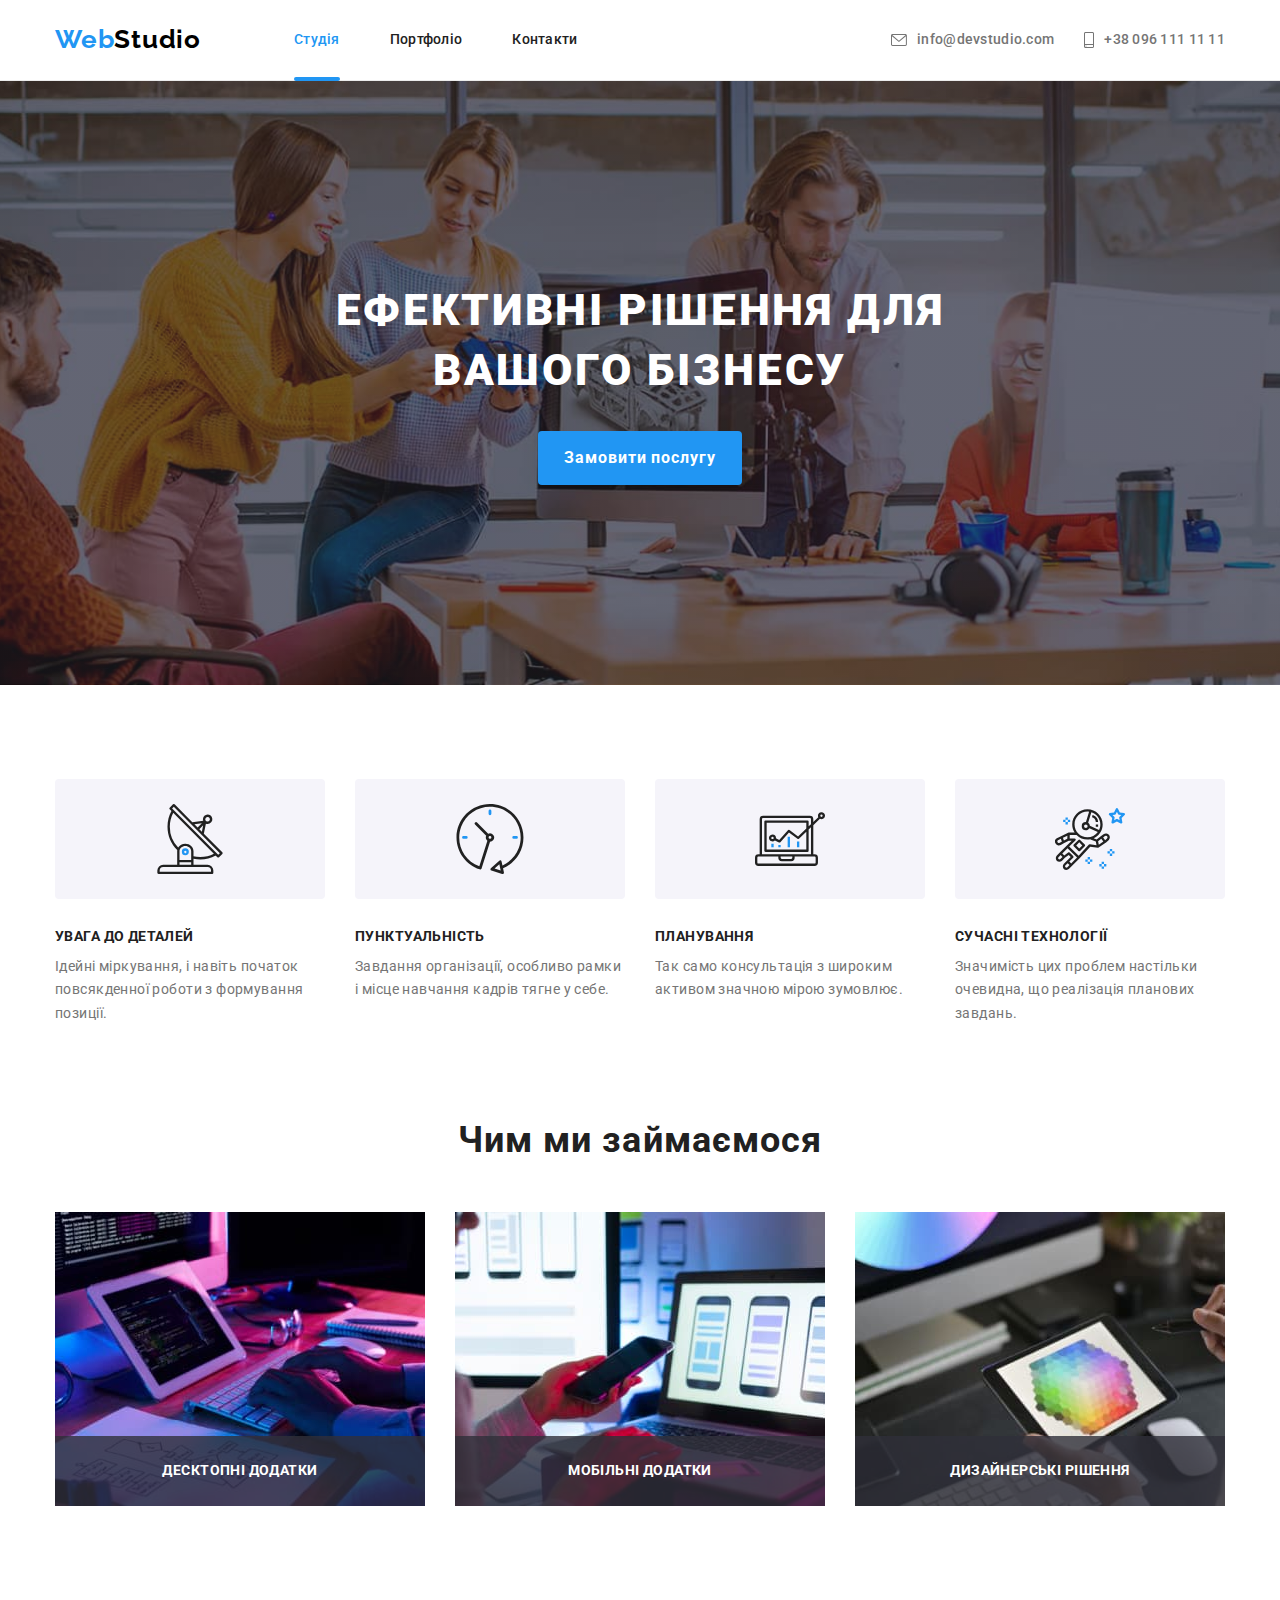
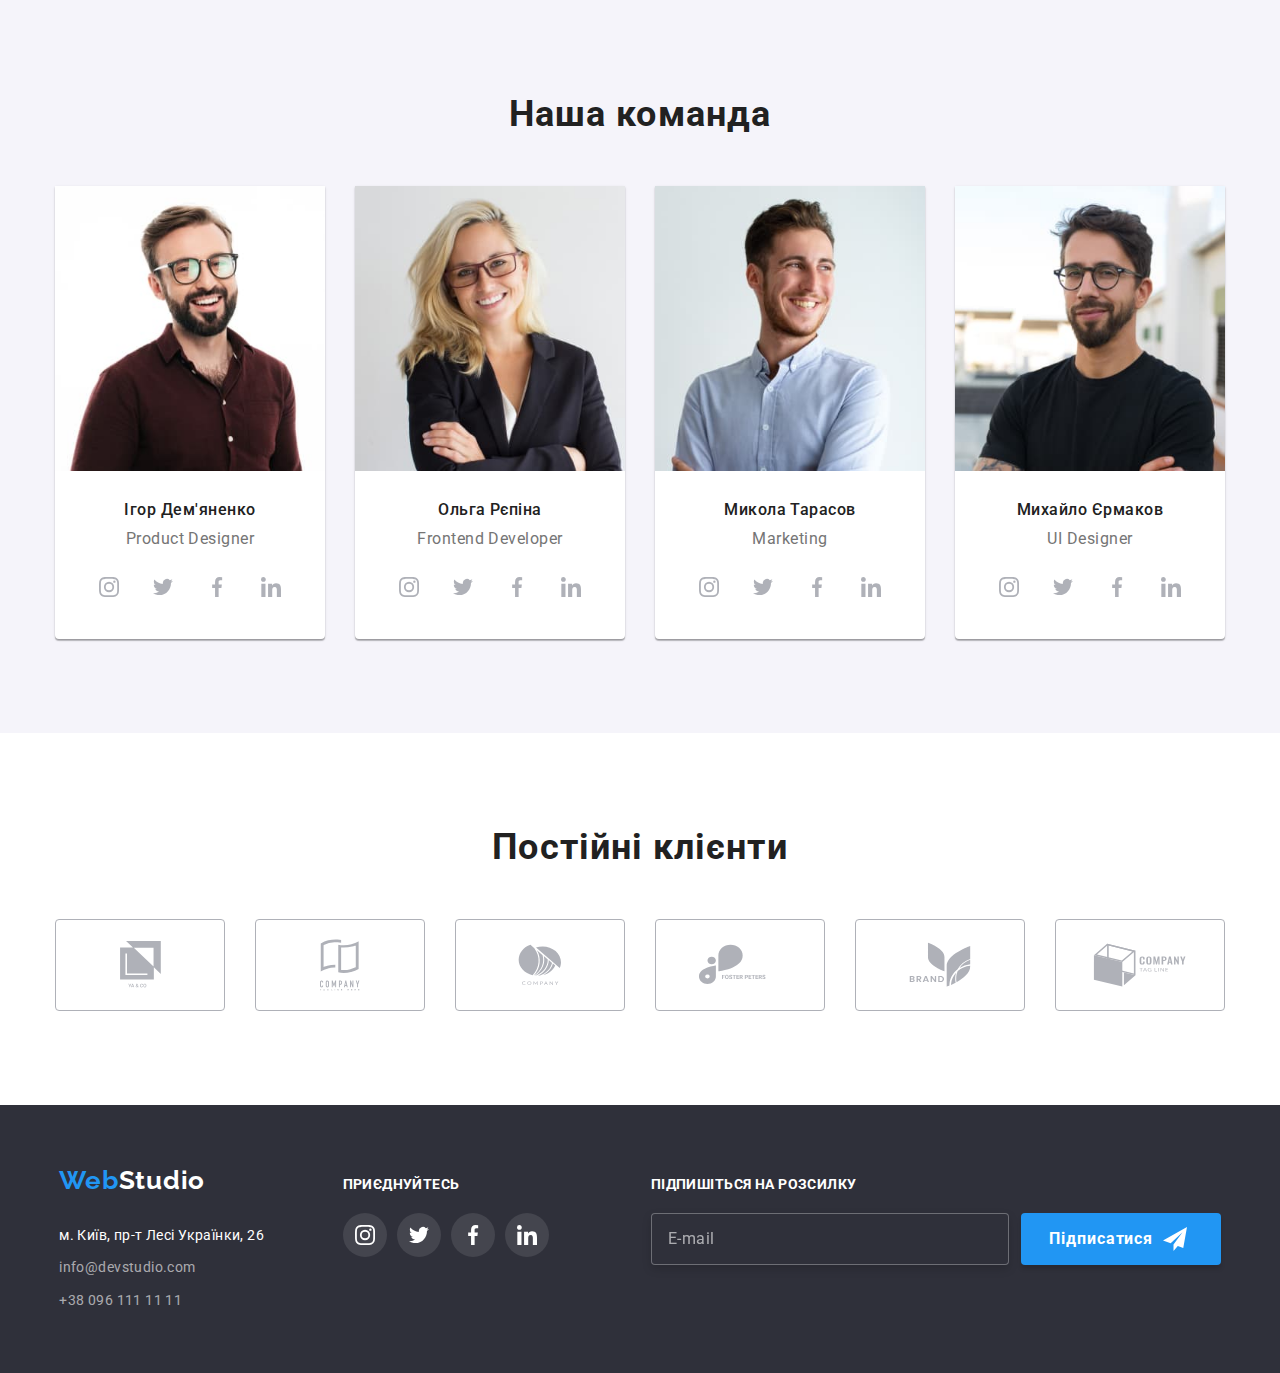
==== commit 2ac3497a: "адаптує фото work" ====
--- a/index.html
+++ b/index.html
@@ -150,21 +150,36 @@
                 <ul class="work-list">
                     <li class="work-list__item">
                         <div class="work-list__box">
-                            <img src="./images/box-1.jpg" alt="Програмуємо алгоритми роботи" width="370" height="294">
+
+                            <picture>
+                                <source media="(min-width: 1200px)" srcset="./images/box-1-web-desktop-@1x.jpg 1x, ./images/box-1-web-desktop-@2x.jpg 2x">
+                                <img src="./images/box-1-web.jpg" alt="Розробляємо алгоритми роботи додатків" max-width="100%">
+                            </picture>
+
                             <h3 class="work-list__title">Десктопні додатки</h3>
                         </div>
                     </li>
 
                     <li class="work-list__item">
                         <div class="work-list__box">
-                            <img src="./images/box-2.jpg" alt="Розробляємо макети застосунків для телефонів" width="370" height="294">
+
+                            <picture>
+                                <source media="(min-width: 1200px)" srcset="./images/box-2-add-desktop-@1x.jpg 1x, ./images/box-2-add-desktop-@2x.jpg 2x">
+                                <img src="./images/box-2-add.jpg" alt="Розробляємо макети застосунків для телефонів" max-width="100%">
+                            </picture>
+                            
                             <h3 class="work-list__title">Мобільні додатки</h3>
                         </div>
                     </li>
 
                     <li class="work-list__item">
                         <div class="work-list__box">
-                            <img src="./images/box-3.jpg" alt="Використовуємо палітру кольорів" width="370" height="294">
+
+                            <picture>
+                                <source media="(min-width: 1200px)" srcset="./images/box-3-des-desktop-@1x.jpg 1x, ./images/box-3-des-desktop-@2x.jpg 2x">
+                                <img src="./images/box-3-des.jpg" alt="Розробляємо дизайнерські проекти" max-width="100%">
+                            </picture>
+                           
                             <h3 class="work-list__title">Дизайнерські рішення</h3>
                         </div>
                     </li>
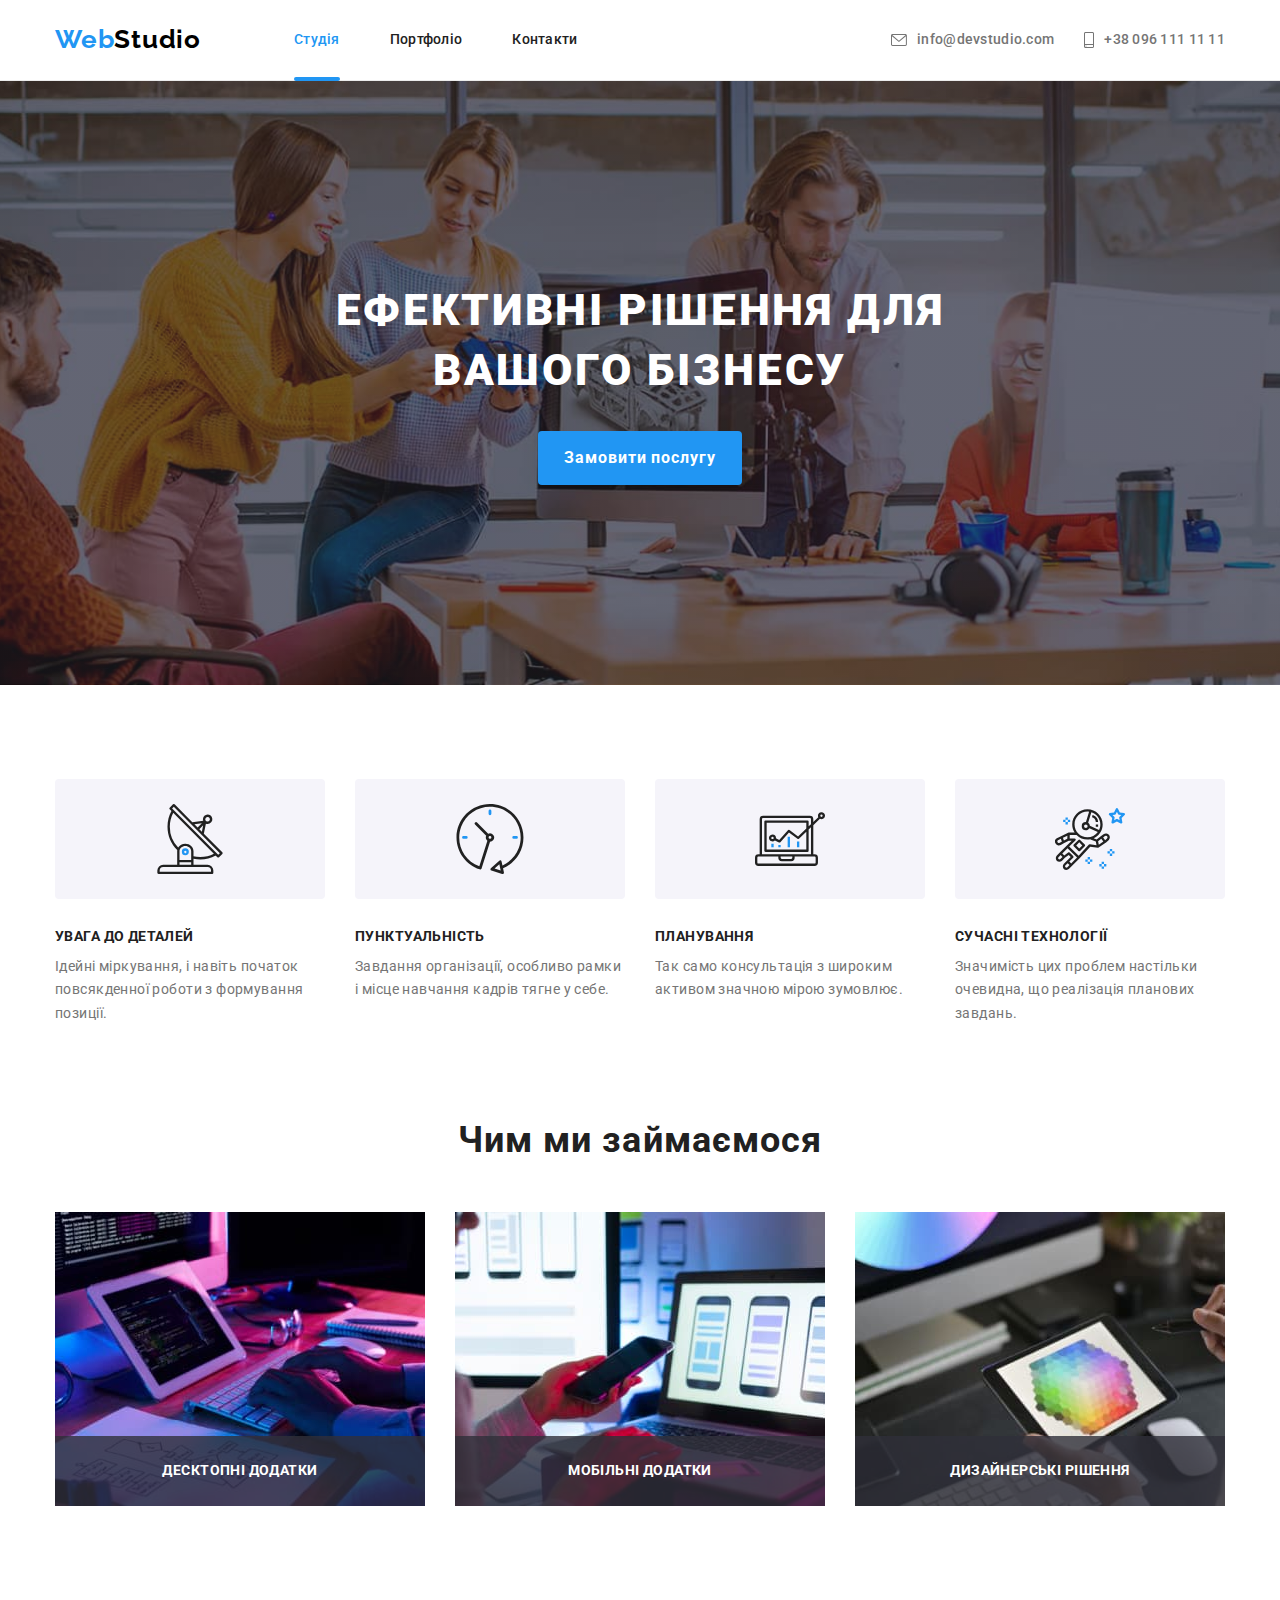
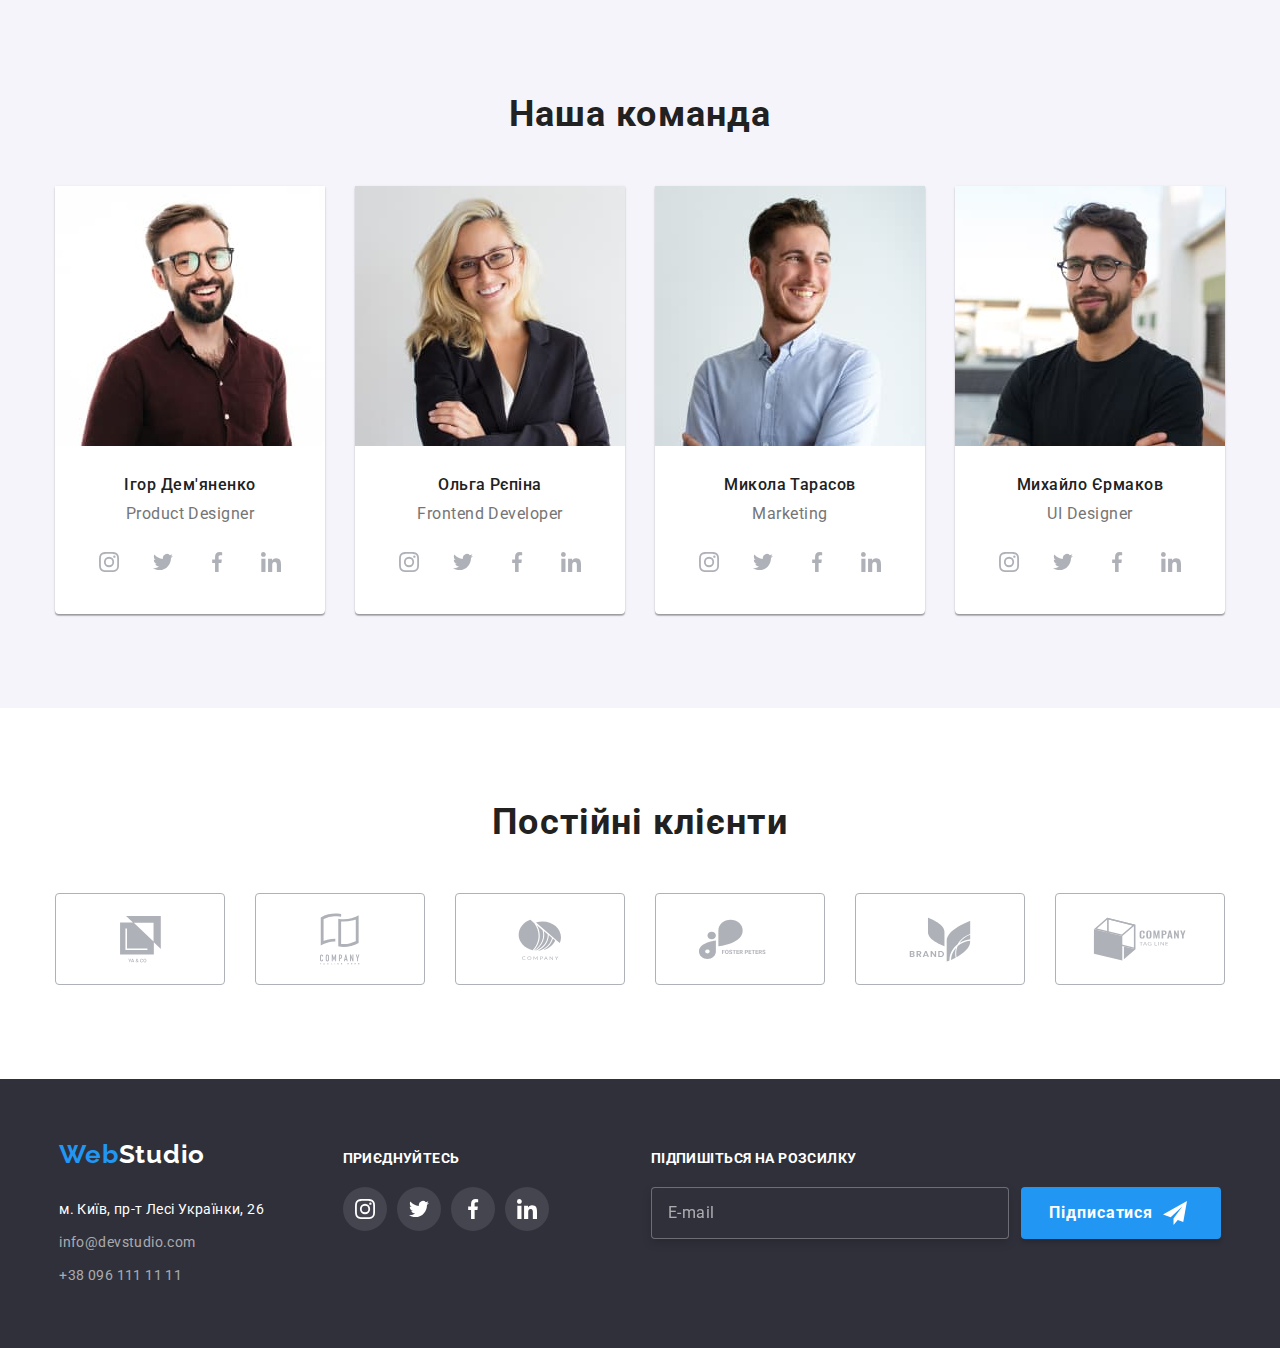
==== commit 210ec720: "додає фото команди в десктоп" ====
--- a/index.html
+++ b/index.html
@@ -197,9 +197,10 @@
                     <li class="team-list__item">
 
                         <picture>
+                            <source media="(min-width: 1200px)" srcset="./images/igor-desktop-@1x.jpg 1x, ./images/igor-desktop-@2x.jpg 2x">
+                            <source media="(min-width: 768px)" srcset="./images/igor-tablet-@1x.jpg 1x, ./images/igor-tablet-@2x.jpg 2x">
                             <source media="(max-width: 767px)" srcset="./images/igor-mobile-@1x.jpg 1x, ./images/igor-mobile-@2x.jpg 2x">
-                            <source media="(min-width: 768px)" srcset="./images/igor-tablet-@1x.jpg 1x, ./images/igor-tablet-@2x.jpg 2x">
-                            <img src="./images/igor.jpg" alt="Фото Ігоря Дем'яненко" max-width="100%">
+                            <img src="./images/igor.jpg" alt="Фото Ігоря Дем'яненко" width="100%">
                         </picture>
 
                         <div class="team-list__card">
@@ -249,9 +250,10 @@
                     <li class="team-list__item">
 
                         <picture>
+                            <source media="(min-width: 1200px)" srcset="./images/olga-desktop-@1x.jpg 1x, ./images/olga-desktop-@2x.jpg 2x">
+                            <source media="(min-width: 768px)" srcset="./images/olga-tablet-@1x.jpg 1x, ./images/olga-tablet-@2x.jpg 2x">
                             <source media="(max-width: 767px)" srcset="./images/olga-mobile-@1x.jpg 1x, ./images/olga-mobile-@2x.jpg 2x">
-                            <source media="(min-width: 768px)" srcset="./images/olga-tablet-@1x.jpg 1x, ./images/olga-tablet-@2x.jpg 2x">
-                            <img src="./images/olga.jpg" alt="Фото Ольги Рєпіної" max-width="100%">
+                            <img src="./images/olga.jpg" alt="Фото Ольги Рєпіної" width="100%">
                         </picture>
 
                         <div class="team-list__card">
@@ -301,9 +303,10 @@
                     <li class="team-list__item">
 
                         <picture>
+                            <source media="(min-width: 1200px)" srcset="./images/mykola-desktop-@1x.jpg 1x, ./images/mykola-desktop-@2x.jpg 2x">
+                            <source media="(min-width: 768px)" srcset="./images/mykola-tablet-@1x.jpg 1x, ./images/mykola-tablet-@2x.jpg 2x">
                             <source media="(max-width: 767px)" srcset="./images/mykola-mobile-@1x.jpg 1x, ./images/mykola-mobile-@2x.jpg 2x">
-                            <source media="(min-width: 768px)" srcset="./images/mykola-tablet-@1x.jpg 1x, ./images/mykola-tablet-@2x.jpg 2x">
-                            <img src="./images/mykola.jpg" alt="Фото Миколи Тарасова" max-width="100%">
+                            <img src="./images/mykola.jpg" alt="Фото Миколи Тарасова" width="100%">
                         </picture>
 
                         <div class="team-list__card">
@@ -353,9 +356,10 @@
                     <li class="team-list__item">
 
                         <picture>
+                            <source media="(min-width: 1200px)" srcset="./images/mykhailo-desktop-@1x.jpg 1x, ./images/mykhailo-desktop-@2x.jpg 2x">
+                            <source media="(min-width: 768px)" srcset="./images/mykhailo-tablet-@1x.jpg 1x, ./images/mykhailo-tablet-@2x.jpg 2x">
                             <source media="(max-width: 767px)" srcset="./images/mykhailo-mobile-@1x.jpg 1x, ./images/mykhailo-mobile-@2x.jpg 2x">
-                            <source media="(min-width: 768px)" srcset="./images/mykhailo-tablet-@1x.jpg 1x, ./images/mykhailo-tablet-@2x.jpg 2x">
-                            <img src="./images/mykhailo.jpg" alt="Фото Михайла Єрмакова" max-width="100%">
+                            <img src="./images/mykhailo.jpg" alt="Фото Михайла Єрмакова" width="100%">
                         </picture>
 
                         <div class="team-list__card">
